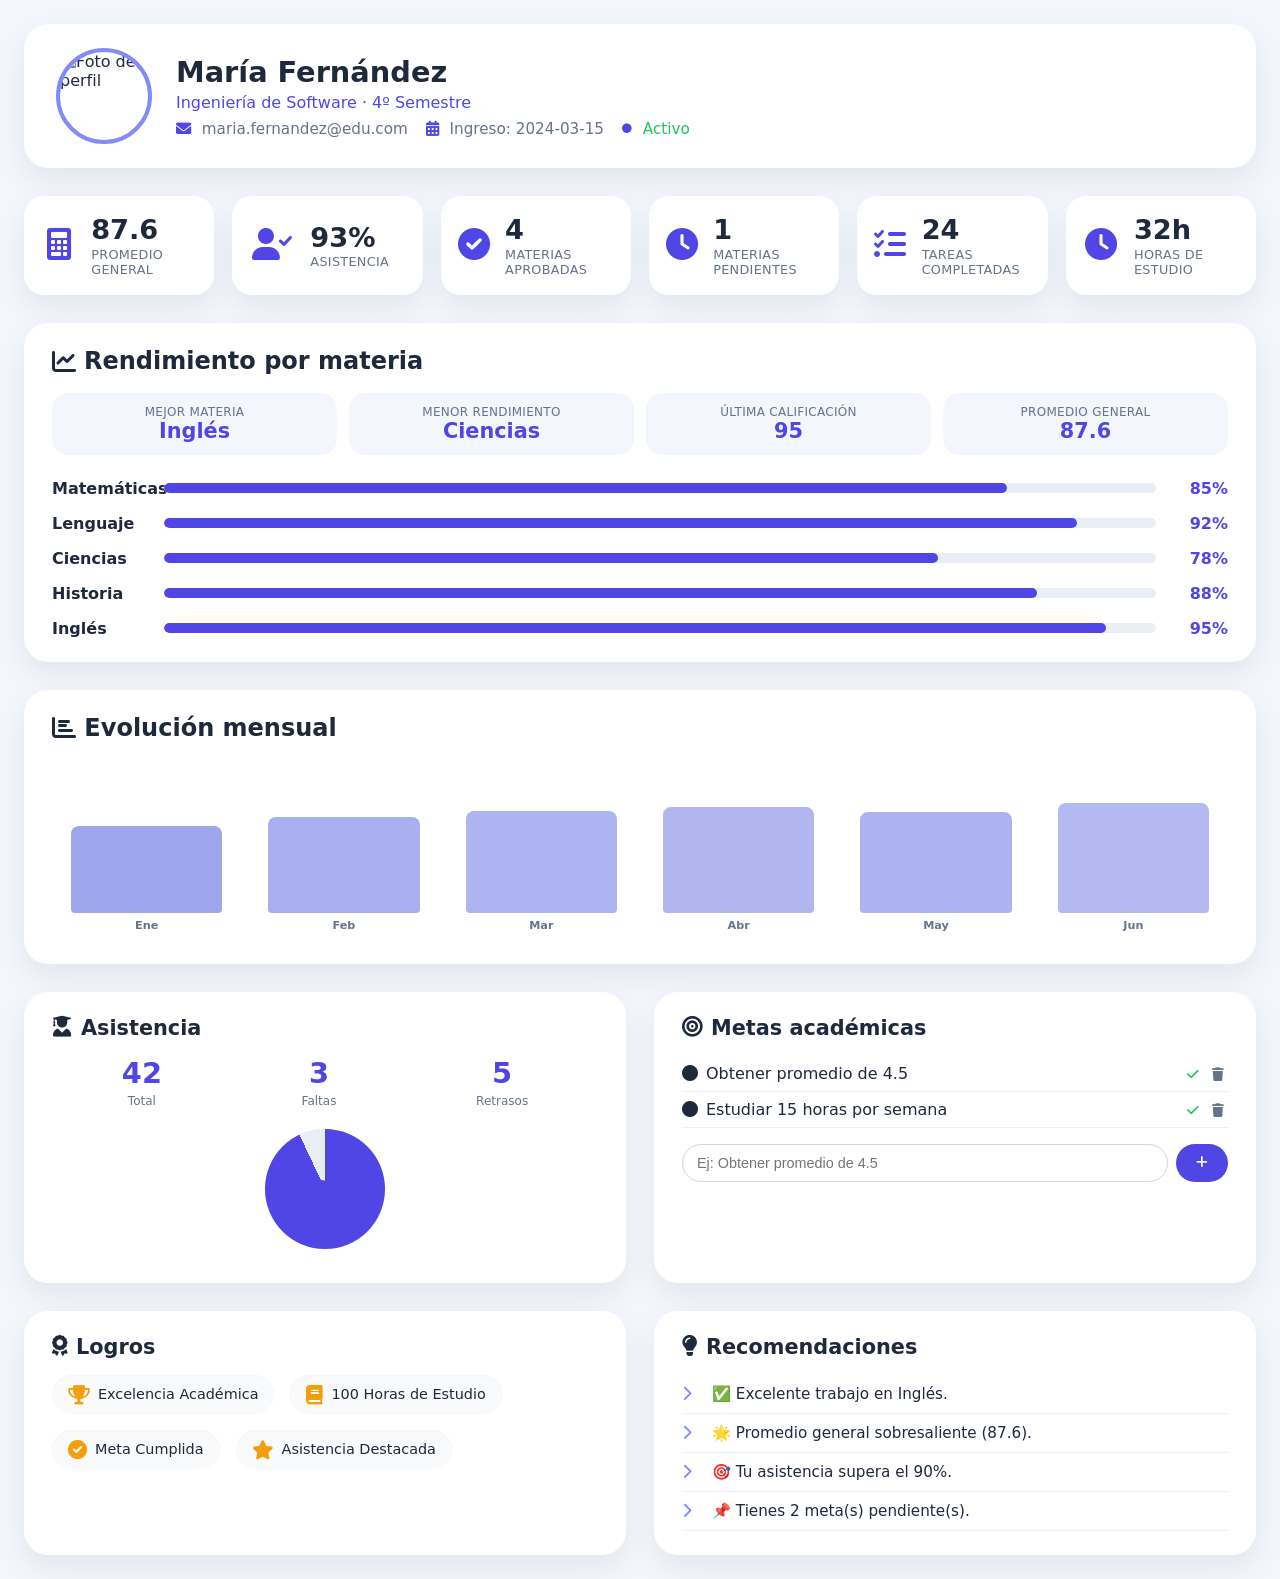
==== Pagina de estudios/index.html @ e4e18a68 "Diseño de apartados 01 Aqui se desarrolló el diseño de apartados y de clases, cursos, header princip" ====
<!DOCTYPE html>
<html lang="es">
<head>
  <meta charset="UTF-8">
  <meta name="viewport" content="width=device-width, initial-scale=1.0">
  <title>Perfil del Estudiante · Dashboard</title>
  <!-- Font Awesome (iconos) -->
  <link rel="stylesheet" href="https://cdnjs.cloudflare.com/ajax/libs/font-awesome/6.0.0-beta3/css/all.min.css">
  <link rel="stylesheet" href="css/style.css">
</head>
<body>
  <div class="dashboard">
    <!-- ===== CABECERA ===== -->
    <header class="student-header">
      <div class="avatar-section">
        <img src="https://i.pravatar.cc/120?img=11" alt="Foto de perfil" class="avatar">
        <div class="student-info">
          <h1>María Fernández</h1>
          <p class="career">Ingeniería de Software · 4º Semestre</p>
          <div class="contact">
            <span><i class="fas fa-envelope"></i> maria.fernandez@edu.com</span>
            <span><i class="fas fa-calendar-alt"></i> Ingreso: 2024-03-15</span>
            <span class="status active"><i class="fas fa-circle"></i> Activo</span>
          </div>
        </div>
      </div>
    </header>

    <!-- ===== RESUMEN GENERAL (tarjetas) ===== -->
    <section class="summary-grid" id="summaryGrid">
      <!-- generado por JS con datos simulados -->
    </section>

    <!-- ===== RENDIMIENTO ACADÉMICO + BARRAS ===== -->
    <section class="performance-section">
      <h2><i class="fas fa-chart-line"></i> Rendimiento por materia</h2>
      <div class="performance-stats">
        <div class="stat-card"><span class="label">Mejor materia</span><span id="bestSubject">—</span></div>
        <div class="stat-card"><span class="label">Menor rendimiento</span><span id="worstSubject">—</span></div>
        <div class="stat-card"><span class="label">Última calificación</span><span id="lastGrade">—</span></div>
        <div class="stat-card"><span class="label">Promedio general</span><span id="globalAvg">—</span></div>
      </div>
      <div class="progress-bars" id="progressBars">
        <!-- generado por JS -->
      </div>
    </section>

    <!-- ===== EVOLUCIÓN (gráfico simple) ===== -->
    <section class="evolution-section">
      <h2><i class="fas fa-chart-bar"></i> Evolución mensual</h2>
      <div class="chart" id="chartContainer">
        <!-- generado por JS -->
      </div>
    </section>

    <!-- ===== ASISTENCIA + METAS + LOGROS + RECOMENDACIONES ===== -->
    <div class="grid-2col">
      <!-- ASISTENCIA -->
      <section class="attendance-card">
        <h2><i class="fas fa-user-graduate"></i> Asistencia</h2>
        <div class="attendance-stats">
          <div><span class="num" id="attTotal">0</span> <span class="desc">Total</span></div>
          <div><span class="num" id="attFaltas">0</span> <span class="desc">Faltas</span></div>
          <div><span class="num" id="attRetrasos">0</span> <span class="desc">Retrasos</span></div>
        </div>
        <div class="progress-ring" id="attRing">
          <div class="ring-bg"></div>
          <div class="ring-fill" id="ringFill" style="--p:0%;"></div>
          <span class="ring-label" id="attPercent">0%</span>
        </div>
      </section>

      <!-- METAS ACADÉMICAS -->
      <section class="goals-card">
        <h2><i class="fas fa-bullseye"></i> Metas académicas</h2>
        <div class="goals-list" id="goalsList"></div>
        <div class="add-goal">
          <input type="text" id="goalInput" placeholder="Ej: Obtener promedio de 4.5">
          <button id="addGoalBtn"><i class="fas fa-plus"></i></button>
        </div>
      </section>
    </div>

    <!-- LOGROS + RECOMENDACIONES -->
    <div class="grid-2col">
      <section class="badges-card">
        <h2><i class="fas fa-award"></i> Logros</h2>
        <div class="badges" id="badgesContainer">
          <!-- generado por JS -->
        </div>
      </section>

      <section class="recommendations-card">
        <h2><i class="fas fa-lightbulb"></i> Recomendaciones</h2>
        <ul id="recommendationsList" class="rec-list"></ul>
      </section>
    </div>
  </div>

  <script src="js/script.js"></script>
</body>
</html>
---- Pagina de estudios/css/style.css ----
/* ===== styles.css ===== */
:root {
  --primary: #4f46e5;
  --primary-light: #818cf8;
  --bg: #f3f6fc;
  --card-bg: #ffffff;
  --text: #1e293b;
  --text-light: #64748b;
  --shadow: 0 12px 30px rgba(0, 0, 0, 0.07);
  --radius: 24px;
  --transition: all 0.3s ease;
  --font: 'Segoe UI', system-ui, -apple-system, sans-serif;
}

* {
  margin: 0;
  padding: 0;
  box-sizing: border-box;
}

body {
  font-family: var(--font);
  background: var(--bg);
  color: var(--text);
  padding: 24px;
  min-height: 100vh;
}

.dashboard {
  max-width: 1400px;
  margin: 0 auto;
  display: flex;
  flex-direction: column;
  gap: 28px;
}

/* --- CABECERA --- */
.student-header {
  background: var(--card-bg);
  border-radius: var(--radius);
  box-shadow: var(--shadow);
  padding: 24px 32px;
}

.avatar-section {
  display: flex;
  align-items: center;
  gap: 24px;
  flex-wrap: wrap;
}

.avatar {
  width: 96px;
  height: 96px;
  border-radius: 50%;
  object-fit: cover;
  border: 4px solid var(--primary-light);
}

.student-info h1 {
  font-size: 1.8rem;
  font-weight: 700;
}

.career {
  color: var(--primary);
  font-weight: 500;
  margin: 4px 0 8px;
}

.contact {
  display: flex;
  flex-wrap: wrap;
  gap: 18px;
  font-size: 0.95rem;
  color: var(--text-light);
}

.contact span i {
  margin-right: 6px;
  color: var(--primary);
}
.status.active { color: #22c55e; }
.status.active i { font-size: 0.6rem; vertical-align: middle; }

/* --- TARJETAS RESUMEN (grid) --- */
.summary-grid {
  display: grid;
  grid-template-columns: repeat(auto-fit, minmax(150px, 1fr));
  gap: 18px;
}

.summary-card {
  background: var(--card-bg);
  border-radius: 20px;
  padding: 18px 16px;
  box-shadow: var(--shadow);
  display: flex;
  align-items: center;
  gap: 14px;
  transition: var(--transition);
  cursor: default;
}

.summary-card:hover {
  transform: translateY(-6px);
  box-shadow: 0 18px 30px rgba(79, 70, 229, 0.12);
}

.summary-card .icon {
  font-size: 2rem;
  color: var(--primary);
  width: 48px;
  text-align: center;
}

.summary-card .info .value {
  font-size: 1.7rem;
  font-weight: 700;
  line-height: 1.2;
}
.summary-card .info .desc {
  font-size: 0.8rem;
  color: var(--text-light);
  text-transform: uppercase;
  letter-spacing: 0.3px;
}

/* --- RENDIMIENTO --- */
.performance-section {
  background: var(--card-bg);
  border-radius: var(--radius);
  padding: 24px 28px;
  box-shadow: var(--shadow);
}

.performance-section h2 {
  font-size: 1.5rem;
  margin-bottom: 18px;
  display: flex;
  align-items: center;
  gap: 8px;
}

.performance-stats {
  display: grid;
  grid-template-columns: repeat(auto-fit, minmax(150px, 1fr));
  gap: 12px;
  margin-bottom: 24px;
}

.stat-card {
  background: var(--bg);
  border-radius: 16px;
  padding: 12px 14px;
  text-align: center;
}

.stat-card .label {
  display: block;
  font-size: 0.75rem;
  color: var(--text-light);
  text-transform: uppercase;
  letter-spacing: 0.3px;
}
.stat-card span:last-child {
  font-weight: 700;
  font-size: 1.3rem;
  color: var(--primary);
}

.progress-bars {
  display: flex;
  flex-direction: column;
  gap: 16px;
}

.progress-item {
  display: grid;
  grid-template-columns: 100px 1fr 60px;
  align-items: center;
  gap: 12px;
}
.progress-item .subject {
  font-weight: 600;
}
.progress-track {
  height: 10px;
  background: #e9edf4;
  border-radius: 12px;
  overflow: hidden;
}
.progress-fill {
  height: 100%;
  width: 0%;
  background: var(--primary);
  border-radius: 12px;
  transition: width 1.2s cubic-bezier(0.25, 0.46, 0.45, 0.94);
}
.progress-item .percent {
  font-weight: 600;
  color: var(--primary);
  text-align: right;
}

/* --- EVOLUCIÓN (gráfico) --- */
.evolution-section {
  background: var(--card-bg);
  border-radius: var(--radius);
  padding: 24px 28px;
  box-shadow: var(--shadow);
}
.evolution-section h2 {
  font-size: 1.5rem;
  margin-bottom: 18px;
}
.chart {
  display: flex;
  align-items: flex-end;
  justify-content: space-around;
  height: 180px;
  gap: 8px;
  padding: 8px 0;
}
.bar-wrapper {
  display: flex;
  flex-direction: column;
  align-items: center;
  flex: 1;
}
.bar {
  width: 80%;
  background: var(--primary-light);
  border-radius: 8px 8px 4px 4px;
  min-height: 8px;
  transition: height 1s ease;
  height: 10px;
}
.bar-label {
  margin-top: 6px;
  font-size: 0.7rem;
  font-weight: 600;
  color: var(--text-light);
}

/* --- ASISTENCIA (anillo) --- */
.grid-2col {
  display: grid;
  grid-template-columns: 1fr 1fr;
  gap: 28px;
}

.attendance-card, .goals-card, .badges-card, .recommendations-card {
  background: var(--card-bg);
  border-radius: var(--radius);
  padding: 24px 28px;
  box-shadow: var(--shadow);
}
.attendance-card h2, .goals-card h2, .badges-card h2, .recommendations-card h2 {
  font-size: 1.3rem;
  margin-bottom: 16px;
  display: flex;
  align-items: center;
  gap: 8px;
}

.attendance-stats {
  display: flex;
  justify-content: space-around;
  margin: 12px 0 20px;
  text-align: center;
}
.attendance-stats .num {
  font-weight: 700;
  font-size: 1.8rem;
  display: block;
  color: var(--primary);
}
.attendance-stats .desc {
  font-size: 0.75rem;
  color: var(--text-light);
}

.progress-ring {
  position: relative;
  width: 120px;
  height: 120px;
  margin: 0 auto 10px;
}
.ring-bg {
  width: 100%;
  height: 100%;
  border-radius: 50%;
  background: conic-gradient(#e9edf4 0% 100%);
}
.ring-fill {
  width: 100%;
  height: 100%;
  border-radius: 50%;
  background: conic-gradient(var(--primary) 0% var(--p), #e9edf4 var(--p) 100%);
  position: absolute;
  top: 0;
  transition: background 1s ease;
}
.ring-label {
  position: absolute;
  top: 50%;
  left: 50%;
  transform: translate(-50%, -50%);
  font-weight: 700;
  font-size: 1.6rem;
  color: var(--primary);
}

/* --- METAS --- */
.goals-list {
  list-style: none;
  margin: 12px 0 16px;
  max-height: 200px;
  overflow-y: auto;
}
.goal-item {
  display: flex;
  align-items: center;
  justify-content: space-between;
  padding: 8px 0;
  border-bottom: 1px solid #eef2f6;
}
.goal-item .goal-text {
  display: flex;
  align-items: center;
  gap: 8px;
}
.goal-item .goal-text.completed {
  text-decoration: line-through;
  color: var(--text-light);
}
.goal-item button {
  background: none;
  border: none;
  color: var(--text-light);
  cursor: pointer;
  padding: 0 4px;
  transition: var(--transition);
}
.goal-item button:hover { color: #ef4444; }
.goal-item .complete-btn { color: #22c55e; }
.goal-item .complete-btn:hover { color: #15803d; }

.add-goal {
  display: flex;
  gap: 8px;
}
.add-goal input {
  flex: 1;
  padding: 10px 14px;
  border: 1px solid #d1d9e6;
  border-radius: 40px;
  outline: none;
  font-size: 0.9rem;
}
.add-goal input:focus {
  border-color: var(--primary);
}
.add-goal button {
  background: var(--primary);
  color: white;
  border: none;
  border-radius: 40px;
  padding: 0 20px;
  cursor: pointer;
  transition: var(--transition);
}
.add-goal button:hover {
  background: var(--primary-light);
}

/* --- LOGROS --- */
.badges {
  display: flex;
  flex-wrap: wrap;
  gap: 16px;
  margin-top: 8px;
}
.badge {
  background: #f8fafc;
  padding: 10px 16px;
  border-radius: 40px;
  display: flex;
  align-items: center;
  gap: 8px;
  font-weight: 500;
  font-size: 0.9rem;
  box-shadow: inset 0 1px 3px rgba(0,0,0,0.03);
}
.badge i {
  color: #f59e0b;
  font-size: 1.2rem;
}

/* --- RECOMENDACIONES --- */
.rec-list {
  list-style: none;
  padding: 0;
}
.rec-list li {
  padding: 10px 0;
  border-bottom: 1px solid #eef2f6;
  display: flex;
  align-items: center;
  gap: 10px;
  font-size: 0.95rem;
}
.rec-list li i {
  color: var(--primary-light);
  width: 20px;
}

/* --- RESPONSIVE --- */
@media (max-width: 900px) {
  .grid-2col { grid-template-columns: 1fr; gap: 20px; }
  .avatar-section { flex-direction: column; align-items: flex-start; }
}
@media (max-width: 600px) {
  .summary-grid { grid-template-columns: repeat(2, 1fr); }
  .performance-stats { grid-template-columns: 1fr 1fr; }
  .progress-item { grid-template-columns: 80px 1fr 50px; }
  .chart { height: 130px; }
  .student-header { padding: 18px; }
}
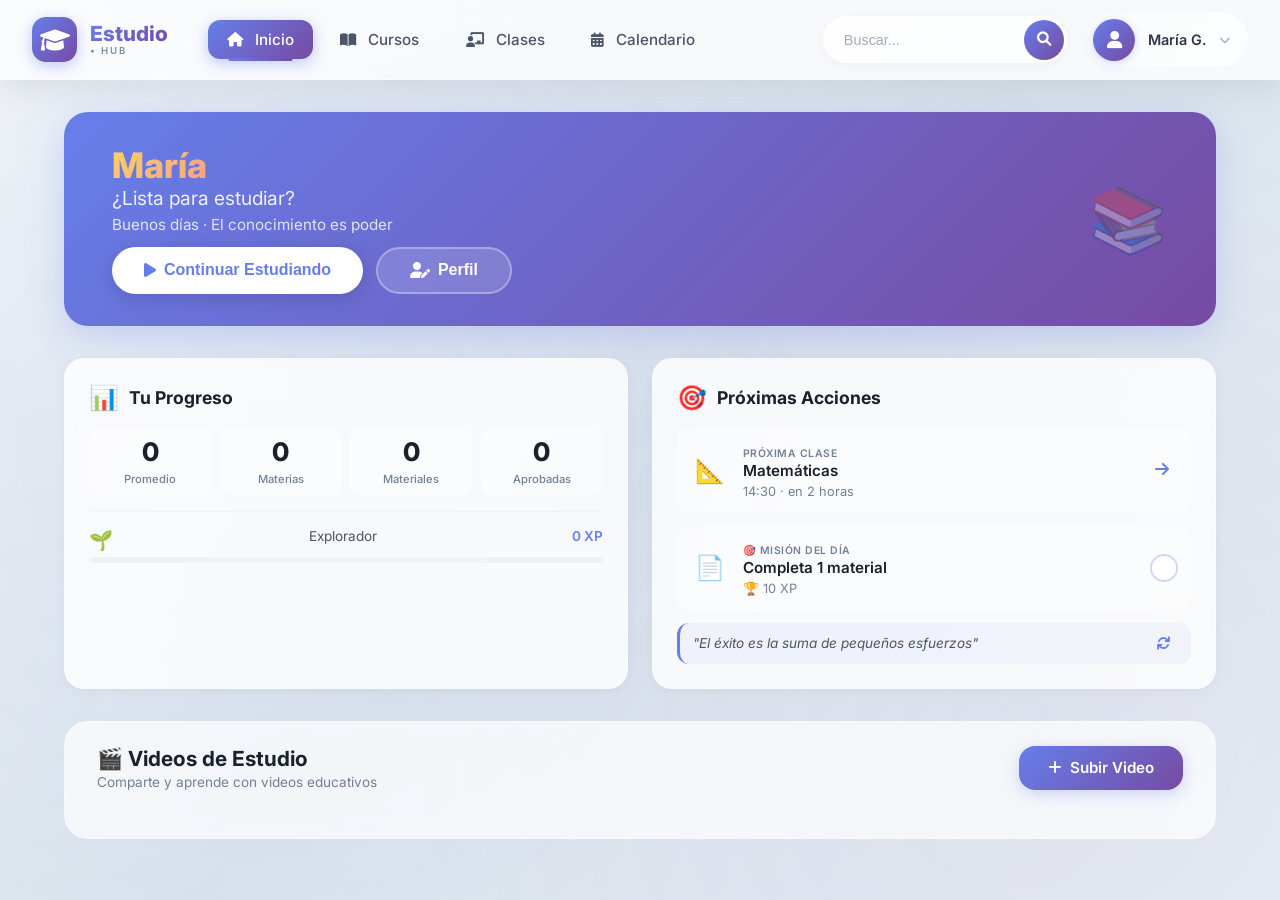
==== commit a02711f2: "pagina inicial Aqui se desarrollo el diseño principal de los apartados de cursos, clase, header, ind" ====
--- a/Pagina de estudios/index.html
+++ b/Pagina de estudios/index.html
@@ -1,102 +1,661 @@
 <!DOCTYPE html>
 <html lang="es">
 <head>
-  <meta charset="UTF-8">
-  <meta name="viewport" content="width=device-width, initial-scale=1.0">
-  <title>Perfil del Estudiante · Dashboard</title>
-  <!-- Font Awesome (iconos) -->
-  <link rel="stylesheet" href="https://cdnjs.cloudflare.com/ajax/libs/font-awesome/6.0.0-beta3/css/all.min.css">
-  <link rel="stylesheet" href="css/style.css">
+    <meta charset="UTF-8">
+    <meta name="viewport" content="width=device-width, initial-scale=1.0">
+    <title>EstudioHub - Panel de Estudio</title>
+    
+    <link rel="stylesheet" href="https://cdnjs.cloudflare.com/ajax/libs/font-awesome/6.0.0-beta3/css/all.min.css">
+    <link rel="stylesheet" href="css/header.css">
+    <link rel="stylesheet" href="css/style.css">
+    <link rel="stylesheet" href="css/cursos.css">
 </head>
 <body>
-  <div class="dashboard">
-    <!-- ===== CABECERA ===== -->
-    <header class="student-header">
-      <div class="avatar-section">
-        <img src="https://i.pravatar.cc/120?img=11" alt="Foto de perfil" class="avatar">
-        <div class="student-info">
-          <h1>María Fernández</h1>
-          <p class="career">Ingeniería de Software · 4º Semestre</p>
-          <div class="contact">
-            <span><i class="fas fa-envelope"></i> maria.fernandez@edu.com</span>
-            <span><i class="fas fa-calendar-alt"></i> Ingreso: 2024-03-15</span>
-            <span class="status active"><i class="fas fa-circle"></i> Activo</span>
-          </div>
-        </div>
-      </div>
-    </header>
-
-    <!-- ===== RESUMEN GENERAL (tarjetas) ===== -->
-    <section class="summary-grid" id="summaryGrid">
-      <!-- generado por JS con datos simulados -->
-    </section>
-
-    <!-- ===== RENDIMIENTO ACADÉMICO + BARRAS ===== -->
-    <section class="performance-section">
-      <h2><i class="fas fa-chart-line"></i> Rendimiento por materia</h2>
-      <div class="performance-stats">
-        <div class="stat-card"><span class="label">Mejor materia</span><span id="bestSubject">—</span></div>
-        <div class="stat-card"><span class="label">Menor rendimiento</span><span id="worstSubject">—</span></div>
-        <div class="stat-card"><span class="label">Última calificación</span><span id="lastGrade">—</span></div>
-        <div class="stat-card"><span class="label">Promedio general</span><span id="globalAvg">—</span></div>
-      </div>
-      <div class="progress-bars" id="progressBars">
-        <!-- generado por JS -->
-      </div>
-    </section>
-
-    <!-- ===== EVOLUCIÓN (gráfico simple) ===== -->
-    <section class="evolution-section">
-      <h2><i class="fas fa-chart-bar"></i> Evolución mensual</h2>
-      <div class="chart" id="chartContainer">
-        <!-- generado por JS -->
-      </div>
-    </section>
-
-    <!-- ===== ASISTENCIA + METAS + LOGROS + RECOMENDACIONES ===== -->
-    <div class="grid-2col">
-      <!-- ASISTENCIA -->
-      <section class="attendance-card">
-        <h2><i class="fas fa-user-graduate"></i> Asistencia</h2>
-        <div class="attendance-stats">
-          <div><span class="num" id="attTotal">0</span> <span class="desc">Total</span></div>
-          <div><span class="num" id="attFaltas">0</span> <span class="desc">Faltas</span></div>
-          <div><span class="num" id="attRetrasos">0</span> <span class="desc">Retrasos</span></div>
-        </div>
-        <div class="progress-ring" id="attRing">
-          <div class="ring-bg"></div>
-          <div class="ring-fill" id="ringFill" style="--p:0%;"></div>
-          <span class="ring-label" id="attPercent">0%</span>
-        </div>
-      </section>
-
-      <!-- METAS ACADÉMICAS -->
-      <section class="goals-card">
-        <h2><i class="fas fa-bullseye"></i> Metas académicas</h2>
-        <div class="goals-list" id="goalsList"></div>
-        <div class="add-goal">
-          <input type="text" id="goalInput" placeholder="Ej: Obtener promedio de 4.5">
-          <button id="addGoalBtn"><i class="fas fa-plus"></i></button>
-        </div>
-      </section>
-    </div>
-
-    <!-- LOGROS + RECOMENDACIONES -->
-    <div class="grid-2col">
-      <section class="badges-card">
-        <h2><i class="fas fa-award"></i> Logros</h2>
-        <div class="badges" id="badgesContainer">
-          <!-- generado por JS -->
-        </div>
-      </section>
-
-      <section class="recommendations-card">
-        <h2><i class="fas fa-lightbulb"></i> Recomendaciones</h2>
-        <ul id="recommendationsList" class="rec-list"></ul>
-      </section>
-    </div>
-  </div>
-
-  <script src="js/script.js"></script>
+    <div id="header-container"></div>
+
+    <main class="page-content">
+        <!-- ===== PÁGINA DE INICIO ===== -->
+        <section id="page-inicio" class="page-section active">
+            <!-- HERO SIMPLIFICADO -->
+            <div class="hero-simple">
+                <div class="hero-simple-content">
+                    <h1 class="hero-simple-title">
+                        <span class="highlight" id="nombreUsuario">María</span>
+                        <span class="hero-simple-sub">¿Lista para estudiar?</span>
+                    </h1>
+                    <p class="hero-simple-desc">
+                        <span id="greetingTime">Buenos días</span> · 
+                        <span id="fraseCorta">El conocimiento es poder</span>
+                    </p>
+                    <div class="hero-simple-actions">
+                        <button class="btn-hero-primary" onclick="irACursos()">
+                            <i class="fas fa-play"></i> Continuar Estudiando
+                        </button>
+                        <button class="btn-hero-secondary" onclick="editarPerfil()">
+                            <i class="fas fa-user-edit"></i> Perfil
+                        </button>
+                    </div>
+                </div>
+                <div class="hero-simple-emoji">📚</div>
+            </div>
+
+            <!-- DOS RECUADROS PRINCIPALES -->
+            <div class="inicio-grid">
+                <div class="inicio-card estadisticas-card">
+                    <div class="card-header">
+                        <span class="card-icon">📊</span>
+                        <h3>Tu Progreso</h3>
+                    </div>
+                    <div class="estadisticas-grid">
+                        <div class="estadistica-item">
+                            <span class="estadistica-numero" id="stat-promedio">0</span>
+                            <span class="estadistica-label">Promedio</span>
+                        </div>
+                        <div class="estadistica-item">
+                            <span class="estadistica-numero" id="stat-materias">0</span>
+                            <span class="estadistica-label">Materias</span>
+                        </div>
+                        <div class="estadistica-item">
+                            <span class="estadistica-numero" id="stat-materiales">0</span>
+                            <span class="estadistica-label">Materiales</span>
+                        </div>
+                        <div class="estadistica-item">
+                            <span class="estadistica-numero" id="stat-cursos">0</span>
+                            <span class="estadistica-label">Aprobadas</span>
+                        </div>
+                    </div>
+                    <div class="nivel-progreso-mini">
+                        <div class="nivel-info-mini">
+                            <span id="levelTitleMini">🌱</span>
+                            <span id="levelNameMini">Explorador</span>
+                            <span id="levelXpMini">0 XP</span>
+                        </div>
+                        <div class="nivel-bar-mini">
+                            <div class="nivel-bar-fill" id="levelProgressMini" style="width: 0%"></div>
+                        </div>
+                    </div>
+                </div>
+
+                <div class="inicio-card acciones-card">
+                    <div class="card-header">
+                        <span class="card-icon">🎯</span>
+                        <h3>Próximas Acciones</h3>
+                    </div>
+                    <div class="acciones-content">
+                        <div class="accion-item" id="nextClassSimple">
+                            <div class="accion-icon">📐</div>
+                            <div class="accion-info">
+                                <span class="accion-label">Próxima Clase</span>
+                                <span class="accion-titulo" id="nextClassName">Matemáticas</span>
+                                <span class="accion-hora" id="nextClassTime">14:30 · en 2 horas</span>
+                            </div>
+                            <button class="accion-btn" onclick="irACursos()">
+                                <i class="fas fa-arrow-right"></i>
+                            </button>
+                        </div>
+                        <div class="accion-item" id="dailyMissionSimple">
+                            <div class="accion-icon">📄</div>
+                            <div class="accion-info">
+                                <span class="accion-label">🎯 Misión del Día</span>
+                                <span class="accion-titulo" id="missionText">Completa 1 material</span>
+                                <span class="accion-hora" id="missionReward">🏆 10 XP</span>
+                            </div>
+                            <div class="mission-checkbox-simple" onclick="toggleMission(this)">
+                                <i class="fas fa-check"></i>
+                            </div>
+                        </div>
+                        <div class="frase-motivacional-mini">
+                            <span id="fraseMotivacionalMini">"El éxito es la suma de pequeños esfuerzos"</span>
+                            <button class="btn-refresh-frase" onclick="cambiarFraseMini()">
+                                <i class="fas fa-sync"></i>
+                            </button>
+                        </div>
+                    </div>
+                </div>
+            </div>
+
+            <!-- SECCIÓN DE VIDEOS -->
+            <div class="videos-section">
+                <div class="videos-header">
+                    <div>
+                        <h3>🎬 Videos de Estudio</h3>
+                        <p class="videos-subtitle">Comparte y aprende con videos educativos</p>
+                    </div>
+                    <button class="btn btn-primary" onclick="abrirSubirVideo()">
+                        <i class="fas fa-plus"></i> Subir Video
+                    </button>
+                </div>
+                <div class="videos-grid" id="videos-grid"></div>
+                <div class="videos-empty" id="videos-empty" style="display: none;">
+                    <i class="fas fa-video"></i>
+                    <p>No hay videos aún</p>
+                    <p style="font-size: 0.85rem; color: #718096;">Sube tu primer video de estudio</p>
+                </div>
+            </div>
+        </section>
+
+        <!-- ===== CONTENEDOR PARA CURSOS ===== -->
+        <div id="cursos-container"></div>
+
+        <!-- ===== CONTENEDOR PARA CLASES ===== -->
+        <div id="clases-container"></div>
+
+        <!-- Página de Calendario (placeholder) -->
+        <section id="page-calendario" class="page-section">
+            <h1>📅 Calendario Académico</h1>
+            <p class="text-muted">Eventos y fechas importantes.</p>
+            <div class="card-grid" style="margin-top: 2rem;">
+                <div class="card">
+                    <i class="fas fa-calendar-check"></i>
+                    <h3>Examen Parcial</h3>
+                    <p>Matemáticas - 15 de junio</p>
+                    <p style="color: #d48c2c; font-size: 0.8rem; margin-top: 0.5rem;">⏰ En 5 días</p>
+                </div>
+                <div class="card">
+                    <i class="fas fa-calendar-check"></i>
+                    <h3>Entrega de Proyecto</h3>
+                    <p>Programación - 20 de junio</p>
+                    <p style="color: #b33636; font-size: 0.8rem; margin-top: 0.5rem;">⚠️ Fecha límite</p>
+                </div>
+            </div>
+        </section>
+    </main>
+
+    <!-- ===== MODALES GLOBALES ===== -->
+
+    <!-- Modal Editar Perfil -->
+    <div id="modal-perfil" class="modal">
+        <div class="modal-content">
+            <div class="modal-header">
+                <h2>✏️ Editar Perfil</h2>
+                <button class="modal-close" onclick="document.getElementById('modal-perfil').classList.remove('active')">
+                    <i class="fas fa-times"></i>
+                </button>
+            </div>
+            <div class="profile-edit-field">
+                <span class="field-label">Nombre</span>
+                <input type="text" id="edit-nombre">
+            </div>
+            <div class="profile-edit-field">
+                <span class="field-label">Email</span>
+                <input type="email" id="edit-email">
+            </div>
+            <div class="profile-edit-field">
+                <span class="field-label">Carrera</span>
+                <input type="text" id="edit-carrera">
+            </div>
+            <div class="profile-edit-field">
+                <span class="field-label">Semestre</span>
+                <input type="text" id="edit-semestre">
+            </div>
+            <div class="profile-edit-field">
+                <span class="field-label">Universidad</span>
+                <input type="text" id="edit-universidad">
+            </div>
+            <button class="btn btn-success" onclick="guardarPerfil()" style="width: 100%; margin-top: 1rem;">
+                <i class="fas fa-save"></i> Guardar Cambios
+            </button>
+        </div>
+    </div>
+
+    <!-- Modal Agregar Materia -->
+    <div id="modal-agregar-materia" class="modal">
+        <div class="modal-content">
+            <div class="modal-header">
+                <h2>📚 Agregar Materia</h2>
+                <button class="modal-close" onclick="Cursos.cerrarModal('modal-agregar-materia')">
+                    <i class="fas fa-times"></i>
+                </button>
+            </div>
+            <div class="form-group">
+                <label>Nombre de la materia *</label>
+                <input type="text" id="nueva-materia-nombre" placeholder="Ej: Álgebra Lineal">
+            </div>
+            <div class="form-group">
+                <label>Profesor</label>
+                <input type="text" id="nueva-materia-profesor" placeholder="Nombre del profesor">
+            </div>
+            <div class="form-group">
+                <label>Escala de calificación</label>
+                <select id="nueva-materia-escala">
+                    <option value="0-10">0 a 10</option>
+                    <option value="0-20">0 a 20</option>
+                    <option value="0-100">0 a 100</option>
+                    <option value="0-5">0 a 5</option>
+                    <option value="1-10">1 a 10</option>
+                    <option value="1-7">1 a 7</option>
+                    <option value="0-7">0 a 7</option>
+                </select>
+            </div>
+            <div class="form-group">
+                <label>Nota mínima para aprobar</label>
+                <input type="number" id="nueva-materia-nota-minima" placeholder="6.0" step="0.1">
+                <small style="color: #718096; font-size: 0.75rem;">Debe estar dentro de la escala seleccionada</small>
+            </div>
+            <button class="btn btn-success" onclick="Cursos.agregarMateria()" style="width: 100%;">
+                <i class="fas fa-plus"></i> Agregar Materia
+            </button>
+        </div>
+    </div>
+
+    <!-- Modal Editar Materia -->
+    <div id="modal-editar-materia" class="modal">
+        <div class="modal-content">
+            <div class="modal-header">
+                <h2>✏️ Editar Materia</h2>
+                <button class="modal-close" onclick="Cursos.cerrarModal('modal-editar-materia')">
+                    <i class="fas fa-times"></i>
+                </button>
+            </div>
+            <div class="form-group">
+                <label>Nombre de la materia *</label>
+                <input type="text" id="editar-materia-nombre">
+            </div>
+            <div class="form-group">
+                <label>Profesor</label>
+                <input type="text" id="editar-materia-profesor">
+            </div>
+            <div class="form-group">
+                <label>Escala de calificación</label>
+                <select id="editar-materia-escala">
+                    <option value="0-10">0 a 10</option>
+                    <option value="0-20">0 a 20</option>
+                    <option value="0-100">0 a 100</option>
+                    <option value="0-5">0 a 5</option>
+                    <option value="1-10">1 a 10</option>
+                    <option value="1-7">1 a 7</option>
+                    <option value="0-7">0 a 7</option>
+                </select>
+            </div>
+            <div class="form-group">
+                <label>Nota mínima para aprobar</label>
+                <input type="number" id="editar-materia-nota-minima" step="0.1">
+            </div>
+            <button class="btn btn-primary" onclick="Cursos.guardarEditarMateria()" style="width: 100%;">
+                <i class="fas fa-save"></i> Guardar Cambios
+            </button>
+        </div>
+    </div>
+
+    <!-- Modal Agregar Nota -->
+    <div id="modal-agregar-nota" class="modal">
+        <div class="modal-content">
+            <div class="modal-header">
+                <h2>📊 Agregar Evaluación</h2>
+                <button class="modal-close" onclick="Cursos.cerrarModal('modal-agregar-nota')">
+                    <i class="fas fa-times"></i>
+                </button>
+            </div>
+            <div class="form-group">
+                <label>Nombre de la evaluación</label>
+                <input type="text" id="nueva-nota-nombre" placeholder="Ej: Examen Parcial 1">
+            </div>
+            <div class="form-group">
+                <label>Nota obtenida</label>
+                <input type="number" id="nueva-nota-valor" placeholder="7.5" step="0.1">
+                <small style="color: #718096; font-size: 0.75rem;">Usa la escala de la materia</small>
+            </div>
+            <div class="form-group">
+                <label>Porcentaje que vale (%)</label>
+                <input type="number" id="nueva-nota-porcentaje" placeholder="30" min="0" max="100" step="1">
+            </div>
+            <button class="btn btn-success" onclick="Cursos.agregarNota()" style="width: 100%;">
+                <i class="fas fa-plus"></i> Agregar Evaluación
+            </button>
+        </div>
+    </div>
+
+    <!-- Modal Editar Nota -->
+    <div id="modal-editar-nota" class="modal">
+        <div class="modal-content">
+            <div class="modal-header">
+                <h2>✏️ Editar Evaluación</h2>
+                <button class="modal-close" onclick="Cursos.cerrarModal('modal-editar-nota')">
+                    <i class="fas fa-times"></i>
+                </button>
+            </div>
+            <div class="form-group">
+                <label>Nombre de la evaluación</label>
+                <input type="text" id="editar-nota-nombre">
+            </div>
+            <div class="form-group">
+                <label>Nota obtenida</label>
+                <input type="number" id="editar-nota-valor" step="0.1">
+            </div>
+            <div class="form-group">
+                <label>Porcentaje que vale (%)</label>
+                <input type="number" id="editar-nota-porcentaje" min="0" max="100" step="1">
+            </div>
+            <button class="btn btn-primary" onclick="Cursos.guardarEditarNota()" style="width: 100%;">
+                <i class="fas fa-save"></i> Guardar Cambios
+            </button>
+        </div>
+    </div>
+
+    <!-- Modal Agregar Material -->
+    <div id="modal-agregar-material" class="modal">
+        <div class="modal-content" style="max-width: 600px;">
+            <div class="modal-header">
+                <h2>📄 Agregar Material de Estudio</h2>
+                <button class="modal-close" onclick="Cursos.cerrarModal('modal-agregar-material')">
+                    <i class="fas fa-times"></i>
+                </button>
+            </div>
+            
+            <div class="form-group">
+                <label>Tipo de material *</label>
+                <select id="nuevo-material-tipo" onchange="Cursos.cambiarTipoMaterial()">
+                    <option value="pdf">📄 Archivo PDF</option>
+                    <option value="video">🎬 Video (YouTube/Vimeo)</option>
+                    <option value="enlace">🔗 Enlace web</option>
+                    <option value="nota">📝 Nota / Texto</option>
+                    <option value="documento">📊 Documento (Word/Excel)</option>
+                    <option value="imagen">🖼️ Imagen</option>
+                </select>
+            </div>
+            
+            <div class="form-group">
+                <label>Título *</label>
+                <input type="text" id="nuevo-material-titulo" placeholder="Título del material">
+            </div>
+            
+            <div class="form-group">
+                <label>Descripción</label>
+                <textarea id="nuevo-material-descripcion" rows="2" placeholder="Descripción breve del material"></textarea>
+            </div>
+            
+            <div class="form-group" id="campo-archivo">
+                <label>Seleccionar archivo</label>
+                <div class="file-upload-area" onclick="document.getElementById('file-input').click()">
+                    <i class="fas fa-cloud-upload-alt"></i>
+                    <p>Haz clic para subir un archivo</p>
+                    <small>PDF, Word, Excel, Imagen (máx 2MB)</small>
+                </div>
+                <input type="file" id="file-input" style="display: none;" accept=".pdf,.doc,.docx,.xls,.xlsx,.png,.jpg,.jpeg,.gif,.webp" onchange="window.handleFileSelect(event)">
+                <div id="file-name-display" style="display: none; margin-top: 0.5rem; padding: 0.5rem; background: #e6f7e6; border-radius: 8px; color: #1a7a3a; font-size: 0.85rem;">
+                    <i class="fas fa-check-circle"></i> <span id="file-name-text"></span>
+                </div>
+            </div>
+            
+            <div class="form-group" id="campo-video" style="display: none;">
+                <label>URL del video</label>
+                <input type="url" id="nuevo-material-video-url" placeholder="https://www.youtube.com/watch?v=...">
+                <small style="color: #718096; font-size: 0.75rem;">Soporta YouTube, Vimeo y otros</small>
+            </div>
+            
+            <div class="form-group" id="campo-enlace" style="display: none;">
+                <label>URL del enlace</label>
+                <input type="url" id="nuevo-material-enlace-url" placeholder="https://ejemplo.com/...">
+            </div>
+            
+            <div class="form-group" id="campo-nota" style="display: none;">
+                <label>Contenido de la nota</label>
+                <textarea id="nuevo-material-nota-contenido" rows="5" placeholder="Escribe tu nota aquí..."></textarea>
+            </div>
+            
+            <button class="btn btn-success" onclick="Cursos.agregarMaterial()" style="width: 100%; margin-top: 0.5rem;">
+                <i class="fas fa-plus"></i> Agregar Material
+            </button>
+        </div>
+    </div>
+
+    <!-- Modal Ver Material -->
+    <div id="modal-ver-material" class="modal modal-visor">
+        <div class="modal-content visor-content" style="max-width: 900px; max-height: 90vh;">
+            <div class="modal-header">
+                <h2 id="visor-titulo">Material</h2>
+                <button class="modal-close" onclick="Cursos.cerrarModal('modal-ver-material')">
+                    <i class="fas fa-times"></i>
+                </button>
+            </div>
+            <div id="visor-contenido" class="visor-contenido">
+                <div class="visor-loading">
+                    <i class="fas fa-spinner fa-spin"></i>
+                    <p>Cargando material...</p>
+                </div>
+            </div>
+        </div>
+    </div>
+
+    <!-- Modal Subir Video -->
+    <div id="modal-subir-video" class="modal">
+        <div class="modal-content" style="max-width: 550px;">
+            <div class="modal-header">
+                <h2>🎬 Subir Video</h2>
+                <button class="modal-close" onclick="cerrarModalSubirVideo()">
+                    <i class="fas fa-times"></i>
+                </button>
+            </div>
+            <div class="form-group">
+                <label>Título del video *</label>
+                <input type="text" id="video-titulo" placeholder="Ej: Clase de Matemáticas - Derivadas">
+            </div>
+            <div class="form-group">
+                <label>Descripción</label>
+                <textarea id="video-descripcion" rows="3" placeholder="Breve descripción del video"></textarea>
+            </div>
+            <div class="form-group">
+                <label>Categoría</label>
+                <select id="video-categoria">
+                    <option value="matemáticas">📐 Matemáticas</option>
+                    <option value="física">⚛️ Física</option>
+                    <option value="química">🧪 Química</option>
+                    <option value="programación">💻 Programación</option>
+                    <option value="historia">📜 Historia</option>
+                    <option value="idiomas">🌍 Idiomas</option>
+                    <option value="otro">📌 Otro</option>
+                </select>
+            </div>
+            <div class="form-group">
+                <label>Seleccionar archivo de video *</label>
+                <div class="file-upload-area" onclick="document.getElementById('video-file-input').click()">
+                    <i class="fas fa-cloud-upload-alt"></i>
+                    <p>Haz clic para seleccionar un video</p>
+                    <small>MP4, WebM, MOV, AVI (máx 2MB para guardar)</small>
+                </div>
+                <input type="file" id="video-file-input" style="display: none;" accept=".mp4,.webm,.mov,.avi,.mkv,.flv,.wmv" onchange="window.handleVideoSelect(event)">
+                <div id="video-file-name-display" style="display: none; margin-top: 0.5rem; padding: 0.5rem; background: #e6f7e6; border-radius: 8px; color: #1a7a3a; font-size: 0.85rem;">
+                    <i class="fas fa-check-circle"></i> <span id="video-file-name-text"></span>
+                </div>
+            </div>
+            <button class="btn btn-success" onclick="subirVideoArchivo()" style="width: 100%; margin-top: 0.5rem;">
+                <i class="fas fa-upload"></i> Subir Video
+            </button>
+        </div>
+    </div>
+
+    <!-- Modal Ver Video -->
+    <div id="modal-ver-video" class="modal modal-visor">
+        <div class="modal-content visor-content" style="max-width: 800px; max-height: 90vh;">
+            <div class="modal-header">
+                <h2 id="video-visor-titulo">Video</h2>
+                <button class="modal-close" onclick="cerrarModalVerVideo()">
+                    <i class="fas fa-times"></i>
+                </button>
+            </div>
+            <div id="video-visor-contenido" class="visor-contenido">
+                <div class="visor-loading">
+                    <i class="fas fa-spinner fa-spin"></i>
+                    <p>Cargando video...</p>
+                </div>
+            </div>
+            <div style="margin-top: 1rem; padding-top: 1rem; border-top: 1px solid #eef2f6;">
+                <p id="video-visor-descripcion" style="color: #4a5568;"></p>
+                <p id="video-visor-meta" style="font-size: 0.8rem; color: #718096; margin-top: 0.3rem;"></p>
+            </div>
+        </div>
+    </div>
+
+    <!-- MODALES DE CLASES -->
+    <div id="modal-agregar-clase" class="modal">
+        <div class="modal-content" style="max-width: 550px;">
+            <div class="modal-header">
+                <h2>📚 Agregar Clase</h2>
+                <button class="modal-close" onclick="cerrarModalAgregarClase()">
+                    <i class="fas fa-times"></i>
+                </button>
+            </div>
+            <div class="form-group">
+                <label>Nombre de la clase *</label>
+                <input type="text" id="clase-nombre" placeholder="Ej: Clase de Matemáticas">
+            </div>
+            <div class="form-group">
+                <label>Materia</label>
+                <select id="clase-materia">
+                    <option value="general">📚 General</option>
+                </select>
+            </div>
+            <div class="form-group">
+                <label>Fecha *</label>
+                <input type="date" id="clase-fecha">
+            </div>
+            <div class="form-group">
+                <label>Hora *</label>
+                <input type="time" id="clase-hora">
+            </div>
+            <div class="form-group">
+                <label>Plataforma</label>
+                <select id="clase-plataforma">
+                    <option value="zoom">Zoom</option>
+                    <option value="meet">Google Meet</option>
+                    <option value="teams">Microsoft Teams</option>
+                    <option value="otro">Otro</option>
+                </select>
+            </div>
+            <div class="form-group">
+                <label>Enlace de la clase</label>
+                <input type="url" id="clase-enlace" placeholder="https://zoom.us/j/...">
+                <small style="color: #718096; font-size: 0.75rem;">Pega el enlace de la videollamada</small>
+            </div>
+            <div class="form-group">
+                <label>Recordatorio (minutos antes)</label>
+                <select id="clase-recordatorio">
+                    <option value="5">5 minutos</option>
+                    <option value="10" selected>10 minutos</option>
+                    <option value="15">15 minutos</option>
+                    <option value="30">30 minutos</option>
+                    <option value="60">1 hora</option>
+                </select>
+            </div>
+            <button class="btn btn-success" onclick="agregarClase()" style="width: 100%; margin-top: 0.5rem;">
+                <i class="fas fa-plus"></i> Agregar Clase
+            </button>
+        </div>
+    </div>
+
+    <div id="modal-ver-clase" class="modal">
+        <div class="modal-content" style="max-width: 500px;">
+            <div class="modal-header">
+                <h2 id="ver-clase-titulo">Clase</h2>
+                <button class="modal-close" onclick="cerrarModalVerClase()">
+                    <i class="fas fa-times"></i>
+                </button>
+            </div>
+            <div id="ver-clase-contenido">
+                <div style="display: flex; gap: 1rem; flex-wrap: wrap; margin-bottom: 1rem;">
+                    <span id="ver-clase-materia" style="background: rgba(102, 126, 234, 0.1); padding: 0.2rem 0.8rem; border-radius: 50px; color: #667eea; font-weight: 600; font-size: 0.85rem;">📚 General</span>
+                    <span id="ver-clase-estado" class="badge-estado proxima">Próxima</span>
+                </div>
+                <div style="display: flex; flex-direction: column; gap: 0.5rem; margin-bottom: 1.5rem;">
+                    <p><strong>📅 Fecha:</strong> <span id="ver-clase-fecha">-</span></p>
+                    <p><strong>⏰ Hora:</strong> <span id="ver-clase-hora">-</span></p>
+                    <p><strong>💻 Plataforma:</strong> <span id="ver-clase-plataforma">-</span></p>
+                    <p><strong>🔗 Enlace:</strong> <a id="ver-clase-enlace" href="#" target="_blank" style="color: #667eea; word-break: break-all;">-</a></p>
+                </div>
+                <div style="display: flex; gap: 0.5rem; flex-wrap: wrap;">
+                    <button class="btn btn-primary" onclick="unirseAClase()" style="flex: 1;">
+                        <i class="fas fa-video"></i> Unirse a la clase
+                    </button>
+                    <button class="btn btn-danger" onclick="eliminarClase()">
+                        <i class="fas fa-trash"></i>
+                    </button>
+                </div>
+            </div>
+        </div>
+    </div>
+
+    <!-- SCRIPTS -->
+    <script src="js/data.js"></script>
+    <script>
+        // Función para ir a cursos
+        function irACursos() {
+            const link = document.querySelector('.nav-link[data-page="cursos"]');
+            if (link) link.click();
+        }
+
+        // Función para toggle misión
+        function toggleMission(el) {
+            el.classList.toggle('completed');
+            if (el.classList.contains('completed')) {
+                alert('🎉 ¡Misión completada! +10 XP bonus');
+            }
+        }
+
+        // Funciones para videos
+        function cerrarModalVerVideo() {
+            document.getElementById('modal-ver-video').classList.remove('active');
+        }
+
+        function cerrarModalSubirVideo() {
+            document.getElementById('modal-subir-video').classList.remove('active');
+        }
+
+        // Funciones para clases (se definen en clases.js)
+        function abrirAgregarClase() {}
+        function cerrarModalAgregarClase() {}
+        function cerrarModalVerClase() {}
+        function agregarClase() {}
+        function eliminarClase() {}
+        function unirseAClase() {}
+        function cambiarMes() {}
+
+        // Cargar header
+        fetch('components/header.html')
+            .then(response => response.text())
+            .then(data => {
+                document.getElementById('header-container').innerHTML = data;
+                const headerScript = document.createElement('script');
+                headerScript.src = 'js/header.js';
+                document.body.appendChild(headerScript);
+            })
+            .catch(error => console.error('Error cargando header:', error));
+
+        // Cargar cursos
+        fetch('sections/cursos.html')
+            .then(response => response.text())
+            .then(data => {
+                document.getElementById('cursos-container').innerHTML = data;
+                const cursosScript = document.createElement('script');
+                cursosScript.src = 'js/cursos.js';
+                cursosScript.onload = function() {
+                    if (window.Cursos) {
+                        window.Cursos.init();
+                    }
+                };
+                document.body.appendChild(cursosScript);
+            })
+            .catch(error => console.error('Error cargando cursos:', error));
+
+        // Cargar clases
+        fetch('sections/clases.html')
+            .then(response => response.text())
+            .then(data => {
+                document.getElementById('clases-container').innerHTML = data;
+                const clasesScript = document.createElement('script');
+                clasesScript.src = 'js/clases.js';
+                clasesScript.onload = function() {
+                    if (window.Clases) {
+                        window.Clases.init();
+                    }
+                };
+                document.body.appendChild(clasesScript);
+            })
+            .catch(error => console.error('Error cargando clases:', error));
+
+        // Cargar script principal
+        const pageScript = document.createElement('script');
+        pageScript.src = 'js/script.js';
+        document.body.appendChild(pageScript);
+    </script>
 </body>
 </html>
--- a/Pagina de estudios/css/header.css
+++ b/Pagina de estudios/css/header.css
@@ -0,0 +1,366 @@
+/* css/header.css - Diseño moderno con header fijo */
+* {
+    margin: 0;
+    padding: 0;
+    box-sizing: border-box;
+}
+
+body {
+    font-family: 'Inter', system-ui, -apple-system, sans-serif;
+    background: #f0f4f8;
+    min-height: 100vh;
+    background: linear-gradient(135deg, #f0f4f8 0%, #d9e2ec 100%);
+    padding-top: 80px;
+}
+
+/* HEADER FIJO CON EFECTO GLASSMORPHISM */
+.header {
+    position: fixed;
+    top: 0;
+    left: 0;
+    right: 0;
+    z-index: 1000;
+    background: rgba(255, 255, 255, 0.75);
+    backdrop-filter: blur(20px);
+    -webkit-backdrop-filter: blur(20px);
+    box-shadow: 0 8px 32px rgba(0, 0, 0, 0.08);
+    padding: 0 2rem;
+    height: 80px;
+    display: flex;
+    align-items: center;
+    justify-content: space-between;
+    border-bottom: 1px solid rgba(255, 255, 255, 0.3);
+    transition: all 0.3s ease;
+}
+
+.header.scrolled {
+    background: rgba(255, 255, 255, 0.92);
+    box-shadow: 0 4px 30px rgba(0, 0, 0, 0.12);
+    height: 70px;
+}
+
+.header-left {
+    display: flex;
+    align-items: center;
+    gap: 2.5rem;
+}
+
+/* LOGO CON ANIMACIÓN */
+.logo {
+    display: flex;
+    align-items: center;
+    gap: 0.8rem;
+    text-decoration: none;
+    cursor: pointer;
+    position: relative;
+}
+
+.logo-icon {
+    width: 45px;
+    height: 45px;
+    background: linear-gradient(135deg, #667eea 0%, #764ba2 100%);
+    border-radius: 14px;
+    display: flex;
+    align-items: center;
+    justify-content: center;
+    color: white;
+    font-size: 1.5rem;
+    box-shadow: 0 4px 15px rgba(102, 126, 234, 0.4);
+    transition: all 0.4s cubic-bezier(0.34, 1.56, 0.64, 1);
+    animation: float 3s ease-in-out infinite;
+}
+
+@keyframes float {
+    0%, 100% { transform: translateY(0px); }
+    50% { transform: translateY(-5px); }
+}
+
+.logo:hover .logo-icon {
+    transform: scale(1.1) rotate(-5deg);
+    box-shadow: 0 8px 25px rgba(102, 126, 234, 0.6);
+}
+
+.logo-text {
+    display: flex;
+    flex-direction: column;
+    line-height: 1.1;
+}
+
+.logo-text span:first-child {
+    font-size: 1.3rem;
+    font-weight: 800;
+    background: linear-gradient(135deg, #667eea 0%, #764ba2 100%);
+    -webkit-background-clip: text;
+    -webkit-text-fill-color: transparent;
+    background-clip: text;
+}
+
+.logo-text span:last-child {
+    font-size: 0.6rem;
+    font-weight: 600;
+    color: #7a8fa3;
+    text-transform: uppercase;
+    letter-spacing: 2px;
+    -webkit-text-fill-color: #7a8fa3;
+}
+
+/* MENÚ CON EFECTO MODERNO */
+.nav-menu {
+    display: flex;
+    align-items: center;
+    gap: 0.5rem;
+}
+
+.nav-menu a {
+    text-decoration: none;
+    color: #4a5568;
+    font-weight: 500;
+    font-size: 0.95rem;
+    padding: 0.6rem 1.2rem;
+    border-radius: 12px;
+    transition: all 0.3s cubic-bezier(0.34, 1.56, 0.64, 1);
+    position: relative;
+    cursor: pointer;
+}
+
+.nav-menu a i {
+    margin-right: 8px;
+    font-size: 0.9rem;
+    transition: all 0.3s ease;
+}
+
+.nav-menu a:hover {
+    background: rgba(102, 126, 234, 0.1);
+    color: #667eea;
+    transform: translateY(-2px);
+}
+
+.nav-menu a:hover i {
+    transform: scale(1.2);
+}
+
+.nav-menu a.active {
+    background: linear-gradient(135deg, #667eea 0%, #764ba2 100%);
+    color: white;
+    box-shadow: 0 4px 15px rgba(102, 126, 234, 0.4);
+}
+
+.nav-menu a.active i {
+    color: white;
+}
+
+.nav-menu a::after {
+    content: '';
+    position: absolute;
+    bottom: -2px;
+    left: 50%;
+    width: 0;
+    height: 3px;
+    background: linear-gradient(135deg, #667eea 0%, #764ba2 100%);
+    border-radius: 10px;
+    transition: all 0.3s ease;
+    transform: translateX(-50%);
+}
+
+.nav-menu a:hover::after,
+.nav-menu a.active::after {
+    width: 60%;
+}
+
+.header-right {
+    display: flex;
+    align-items: center;
+    gap: 1.2rem;
+}
+
+/* BÚSQUEDA MODERNA */
+.search-wrapper {
+    display: flex;
+    align-items: center;
+    background: rgba(255, 255, 255, 0.8);
+    border-radius: 50px;
+    padding: 0.1rem 0.1rem 0.1rem 1.2rem;
+    border: 2px solid transparent;
+    transition: all 0.3s ease;
+    box-shadow: 0 2px 10px rgba(0, 0, 0, 0.04);
+}
+
+.search-wrapper:focus-within {
+    background: white;
+    border-color: #667eea;
+    box-shadow: 0 4px 20px rgba(102, 126, 234, 0.15);
+    transform: scale(1.02);
+}
+
+.search-wrapper input {
+    border: none;
+    background: transparent;
+    padding: 0.6rem 0;
+    font-size: 0.9rem;
+    width: 180px;
+    outline: none;
+    color: #2d3748;
+    font-weight: 400;
+}
+
+.search-wrapper input::placeholder {
+    color: #a0aec0;
+    font-weight: 300;
+}
+
+.search-wrapper button {
+    background: linear-gradient(135deg, #667eea 0%, #764ba2 100%);
+    border: none;
+    border-radius: 50px;
+    color: white;
+    width: 40px;
+    height: 40px;
+    display: flex;
+    align-items: center;
+    justify-content: center;
+    cursor: pointer;
+    transition: all 0.3s ease;
+    font-size: 0.9rem;
+}
+
+.search-wrapper button:hover {
+    transform: scale(1.05);
+    box-shadow: 0 4px 15px rgba(102, 126, 234, 0.4);
+}
+
+/* PERFIL MODERNO */
+.profile {
+    display: flex;
+    align-items: center;
+    gap: 0.8rem;
+    padding: 0.3rem 1rem 0.3rem 0.3rem;
+    border-radius: 50px;
+    cursor: pointer;
+    transition: all 0.3s ease;
+    border: 2px solid transparent;
+    background: rgba(255, 255, 255, 0.6);
+}
+
+.profile:hover {
+    background: white;
+    border-color: #667eea;
+    box-shadow: 0 4px 20px rgba(102, 126, 234, 0.15);
+    transform: translateY(-2px);
+}
+
+.profile-avatar {
+    width: 42px;
+    height: 42px;
+    background: linear-gradient(135deg, #667eea 0%, #764ba2 100%);
+    border-radius: 50%;
+    display: flex;
+    align-items: center;
+    justify-content: center;
+    color: white;
+    font-size: 1.1rem;
+    box-shadow: 0 2px 10px rgba(102, 126, 234, 0.3);
+    transition: all 0.3s ease;
+}
+
+.profile:hover .profile-avatar {
+    transform: scale(1.05);
+    box-shadow: 0 4px 15px rgba(102, 126, 234, 0.5);
+}
+
+.profile-name {
+    font-size: 0.9rem;
+    font-weight: 600;
+    color: #2d3748;
+}
+
+.profile-dropdown {
+    color: #a0aec0;
+    font-size: 0.7rem;
+    transition: all 0.3s ease;
+}
+
+.profile:hover .profile-dropdown {
+    color: #667eea;
+}
+
+/* ===== RESPONSIVE ===== */
+@media (max-width: 820px) {
+    body {
+        padding-top: 70px;
+    }
+    
+    .header {
+        padding: 0 1.2rem;
+        height: 70px;
+    }
+    
+    .header.scrolled {
+        height: 65px;
+    }
+    
+    .search-wrapper input {
+        width: 120px;
+    }
+    
+    .profile-name {
+        display: none;
+    }
+    
+    .nav-menu a {
+        padding: 0.5rem 0.8rem;
+        font-size: 0.85rem;
+    }
+}
+
+@media (max-width: 600px) {
+    body {
+        padding-top: 65px;
+    }
+    
+    .header {
+        padding: 0 0.8rem;
+        height: 65px;
+    }
+    
+    .header.scrolled {
+        height: 60px;
+    }
+    
+    .nav-menu a {
+        font-size: 0.75rem;
+        padding: 0.3rem 0.5rem;
+    }
+    
+    .nav-menu a i {
+        margin-right: 0;
+    }
+    
+    .nav-menu a span {
+        display: none;
+    }
+    
+    .search-wrapper input {
+        width: 80px;
+        font-size: 0.8rem;
+    }
+    
+    .search-wrapper {
+        padding-left: 0.8rem;
+    }
+    
+    .search-wrapper button {
+        width: 35px;
+        height: 35px;
+        font-size: 0.8rem;
+    }
+    
+    .logo-icon {
+        width: 38px;
+        height: 38px;
+        font-size: 1.2rem;
+    }
+    
+    .logo-text span:first-child {
+        font-size: 1rem;
+    }
+}
--- a/Pagina de estudios/css/style.css
+++ b/Pagina de estudios/css/style.css
@@ -1,430 +1,4862 @@
-/* ===== styles.css ===== */
-:root {
-  --primary: #4f46e5;
-  --primary-light: #818cf8;
-  --bg: #f3f6fc;
-  --card-bg: #ffffff;
-  --text: #1e293b;
-  --text-light: #64748b;
-  --shadow: 0 12px 30px rgba(0, 0, 0, 0.07);
-  --radius: 24px;
-  --transition: all 0.3s ease;
-  --font: 'Segoe UI', system-ui, -apple-system, sans-serif;
-}
+/* css/style.css - Diseño moderno con enfoque psicológico */
+@import url('https://fonts.googleapis.com/css2?family=Inter:wght@300;400;500;600;700;800;900&display=swap');
 
 * {
-  margin: 0;
-  padding: 0;
-  box-sizing: border-box;
+    margin: 0;
+    padding: 0;
+    box-sizing: border-box;
 }
 
 body {
-  font-family: var(--font);
-  background: var(--bg);
-  color: var(--text);
-  padding: 24px;
-  min-height: 100vh;
-}
-
-.dashboard {
-  max-width: 1400px;
-  margin: 0 auto;
-  display: flex;
-  flex-direction: column;
-  gap: 28px;
-}
-
-/* --- CABECERA --- */
-.student-header {
-  background: var(--card-bg);
-  border-radius: var(--radius);
-  box-shadow: var(--shadow);
-  padding: 24px 32px;
-}
-
-.avatar-section {
-  display: flex;
-  align-items: center;
-  gap: 24px;
-  flex-wrap: wrap;
-}
-
-.avatar {
-  width: 96px;
-  height: 96px;
-  border-radius: 50%;
-  object-fit: cover;
-  border: 4px solid var(--primary-light);
-}
-
-.student-info h1 {
-  font-size: 1.8rem;
-  font-weight: 700;
-}
-
-.career {
-  color: var(--primary);
-  font-weight: 500;
-  margin: 4px 0 8px;
-}
-
-.contact {
-  display: flex;
-  flex-wrap: wrap;
-  gap: 18px;
-  font-size: 0.95rem;
-  color: var(--text-light);
-}
-
-.contact span i {
-  margin-right: 6px;
-  color: var(--primary);
-}
-.status.active { color: #22c55e; }
-.status.active i { font-size: 0.6rem; vertical-align: middle; }
-
-/* --- TARJETAS RESUMEN (grid) --- */
-.summary-grid {
-  display: grid;
-  grid-template-columns: repeat(auto-fit, minmax(150px, 1fr));
-  gap: 18px;
-}
-
-.summary-card {
-  background: var(--card-bg);
-  border-radius: 20px;
-  padding: 18px 16px;
-  box-shadow: var(--shadow);
-  display: flex;
-  align-items: center;
-  gap: 14px;
-  transition: var(--transition);
-  cursor: default;
-}
-
-.summary-card:hover {
-  transform: translateY(-6px);
-  box-shadow: 0 18px 30px rgba(79, 70, 229, 0.12);
-}
-
-.summary-card .icon {
-  font-size: 2rem;
-  color: var(--primary);
-  width: 48px;
-  text-align: center;
-}
-
-.summary-card .info .value {
-  font-size: 1.7rem;
-  font-weight: 700;
-  line-height: 1.2;
-}
-.summary-card .info .desc {
-  font-size: 0.8rem;
-  color: var(--text-light);
-  text-transform: uppercase;
-  letter-spacing: 0.3px;
-}
-
-/* --- RENDIMIENTO --- */
-.performance-section {
-  background: var(--card-bg);
-  border-radius: var(--radius);
-  padding: 24px 28px;
-  box-shadow: var(--shadow);
-}
-
-.performance-section h2 {
-  font-size: 1.5rem;
-  margin-bottom: 18px;
-  display: flex;
-  align-items: center;
-  gap: 8px;
-}
-
-.performance-stats {
-  display: grid;
-  grid-template-columns: repeat(auto-fit, minmax(150px, 1fr));
-  gap: 12px;
-  margin-bottom: 24px;
-}
-
-.stat-card {
-  background: var(--bg);
-  border-radius: 16px;
-  padding: 12px 14px;
-  text-align: center;
-}
-
-.stat-card .label {
-  display: block;
-  font-size: 0.75rem;
-  color: var(--text-light);
-  text-transform: uppercase;
-  letter-spacing: 0.3px;
-}
-.stat-card span:last-child {
-  font-weight: 700;
-  font-size: 1.3rem;
-  color: var(--primary);
-}
-
-.progress-bars {
-  display: flex;
-  flex-direction: column;
-  gap: 16px;
-}
-
-.progress-item {
-  display: grid;
-  grid-template-columns: 100px 1fr 60px;
-  align-items: center;
-  gap: 12px;
-}
-.progress-item .subject {
-  font-weight: 600;
-}
-.progress-track {
-  height: 10px;
-  background: #e9edf4;
-  border-radius: 12px;
-  overflow: hidden;
-}
-.progress-fill {
-  height: 100%;
-  width: 0%;
-  background: var(--primary);
-  border-radius: 12px;
-  transition: width 1.2s cubic-bezier(0.25, 0.46, 0.45, 0.94);
-}
-.progress-item .percent {
-  font-weight: 600;
-  color: var(--primary);
-  text-align: right;
-}
-
-/* --- EVOLUCIÓN (gráfico) --- */
-.evolution-section {
-  background: var(--card-bg);
-  border-radius: var(--radius);
-  padding: 24px 28px;
-  box-shadow: var(--shadow);
-}
-.evolution-section h2 {
-  font-size: 1.5rem;
-  margin-bottom: 18px;
-}
-.chart {
-  display: flex;
-  align-items: flex-end;
-  justify-content: space-around;
-  height: 180px;
-  gap: 8px;
-  padding: 8px 0;
-}
-.bar-wrapper {
-  display: flex;
-  flex-direction: column;
-  align-items: center;
-  flex: 1;
-}
-.bar {
-  width: 80%;
-  background: var(--primary-light);
-  border-radius: 8px 8px 4px 4px;
-  min-height: 8px;
-  transition: height 1s ease;
-  height: 10px;
-}
-.bar-label {
-  margin-top: 6px;
-  font-size: 0.7rem;
-  font-weight: 600;
-  color: var(--text-light);
-}
-
-/* --- ASISTENCIA (anillo) --- */
-.grid-2col {
-  display: grid;
-  grid-template-columns: 1fr 1fr;
-  gap: 28px;
-}
-
-.attendance-card, .goals-card, .badges-card, .recommendations-card {
-  background: var(--card-bg);
-  border-radius: var(--radius);
-  padding: 24px 28px;
-  box-shadow: var(--shadow);
-}
-.attendance-card h2, .goals-card h2, .badges-card h2, .recommendations-card h2 {
-  font-size: 1.3rem;
-  margin-bottom: 16px;
-  display: flex;
-  align-items: center;
-  gap: 8px;
-}
-
-.attendance-stats {
-  display: flex;
-  justify-content: space-around;
-  margin: 12px 0 20px;
-  text-align: center;
-}
-.attendance-stats .num {
-  font-weight: 700;
-  font-size: 1.8rem;
-  display: block;
-  color: var(--primary);
-}
-.attendance-stats .desc {
-  font-size: 0.75rem;
-  color: var(--text-light);
-}
-
-.progress-ring {
-  position: relative;
-  width: 120px;
-  height: 120px;
-  margin: 0 auto 10px;
-}
-.ring-bg {
-  width: 100%;
-  height: 100%;
-  border-radius: 50%;
-  background: conic-gradient(#e9edf4 0% 100%);
-}
-.ring-fill {
-  width: 100%;
-  height: 100%;
-  border-radius: 50%;
-  background: conic-gradient(var(--primary) 0% var(--p), #e9edf4 var(--p) 100%);
-  position: absolute;
-  top: 0;
-  transition: background 1s ease;
-}
-.ring-label {
-  position: absolute;
-  top: 50%;
-  left: 50%;
-  transform: translate(-50%, -50%);
-  font-weight: 700;
-  font-size: 1.6rem;
-  color: var(--primary);
-}
-
-/* --- METAS --- */
-.goals-list {
-  list-style: none;
-  margin: 12px 0 16px;
-  max-height: 200px;
-  overflow-y: auto;
-}
-.goal-item {
-  display: flex;
-  align-items: center;
-  justify-content: space-between;
-  padding: 8px 0;
-  border-bottom: 1px solid #eef2f6;
-}
-.goal-item .goal-text {
-  display: flex;
-  align-items: center;
-  gap: 8px;
-}
-.goal-item .goal-text.completed {
-  text-decoration: line-through;
-  color: var(--text-light);
-}
-.goal-item button {
-  background: none;
-  border: none;
-  color: var(--text-light);
-  cursor: pointer;
-  padding: 0 4px;
-  transition: var(--transition);
-}
-.goal-item button:hover { color: #ef4444; }
-.goal-item .complete-btn { color: #22c55e; }
-.goal-item .complete-btn:hover { color: #15803d; }
-
-.add-goal {
-  display: flex;
-  gap: 8px;
-}
-.add-goal input {
-  flex: 1;
-  padding: 10px 14px;
-  border: 1px solid #d1d9e6;
-  border-radius: 40px;
-  outline: none;
-  font-size: 0.9rem;
-}
-.add-goal input:focus {
-  border-color: var(--primary);
-}
-.add-goal button {
-  background: var(--primary);
-  color: white;
-  border: none;
-  border-radius: 40px;
-  padding: 0 20px;
-  cursor: pointer;
-  transition: var(--transition);
-}
-.add-goal button:hover {
-  background: var(--primary-light);
-}
-
-/* --- LOGROS --- */
-.badges {
-  display: flex;
-  flex-wrap: wrap;
-  gap: 16px;
-  margin-top: 8px;
-}
-.badge {
-  background: #f8fafc;
-  padding: 10px 16px;
-  border-radius: 40px;
-  display: flex;
-  align-items: center;
-  gap: 8px;
-  font-weight: 500;
-  font-size: 0.9rem;
-  box-shadow: inset 0 1px 3px rgba(0,0,0,0.03);
-}
-.badge i {
-  color: #f59e0b;
-  font-size: 1.2rem;
-}
-
-/* --- RECOMENDACIONES --- */
-.rec-list {
-  list-style: none;
-  padding: 0;
-}
-.rec-list li {
-  padding: 10px 0;
-  border-bottom: 1px solid #eef2f6;
-  display: flex;
-  align-items: center;
-  gap: 10px;
-  font-size: 0.95rem;
-}
-.rec-list li i {
-  color: var(--primary-light);
-  width: 20px;
-}
-
-/* --- RESPONSIVE --- */
-@media (max-width: 900px) {
-  .grid-2col { grid-template-columns: 1fr; gap: 20px; }
-  .avatar-section { flex-direction: column; align-items: flex-start; }
-}
+    font-family: 'Inter', system-ui, -apple-system, sans-serif;
+    background: linear-gradient(135deg, #f0f4f8 0%, #d9e2ec 50%, #e8eef5 100%);
+    min-height: 100vh;
+    position: relative;
+    padding-top: 80px;
+}
+
+body::before {
+    content: '';
+    position: fixed;
+    top: 0;
+    left: 0;
+    right: 0;
+    bottom: 0;
+    background: 
+        radial-gradient(circle at 20% 50%, rgba(102, 126, 234, 0.05) 0%, transparent 50%),
+        radial-gradient(circle at 80% 80%, rgba(118, 75, 162, 0.05) 0%, transparent 50%),
+        radial-gradient(circle at 40% 20%, rgba(102, 126, 234, 0.03) 0%, transparent 50%);
+    pointer-events: none;
+    z-index: 0;
+}
+
+.page-content {
+    max-width: 1200px;
+    margin: 2rem auto;
+    padding: 0 1.5rem;
+    position: relative;
+    z-index: 1;
+}
+
+.page-section {
+    display: none;
+    animation: slideUp 0.6s cubic-bezier(0.34, 1.56, 0.64, 1);
+}
+
+.page-section.active {
+    display: block;
+}
+
+@keyframes slideUp {
+    from {
+        opacity: 0;
+        transform: translateY(40px) scale(0.98);
+    }
+    to {
+        opacity: 1;
+        transform: translateY(0) scale(1);
+    }
+}
+
+/* ===== HERO SIMPLIFICADO ===== */
+.hero-simple {
+    background: linear-gradient(135deg, #667eea 0%, #764ba2 100%);
+    border-radius: 24px;
+    padding: 2rem 3rem;
+    margin-bottom: 2rem;
+    display: flex;
+    justify-content: space-between;
+    align-items: center;
+    box-shadow: 0 8px 32px rgba(102, 126, 234, 0.25);
+}
+
+.hero-simple-content {
+    color: white;
+}
+
+.hero-simple-title {
+    font-size: 2.2rem;
+    font-weight: 800;
+    margin: 0;
+}
+
+.hero-simple-title .highlight {
+    background: linear-gradient(135deg, #f6d365 0%, #fda085 100%);
+    -webkit-background-clip: text;
+    -webkit-text-fill-color: transparent;
+    background-clip: text;
+}
+
+.hero-simple-sub {
+    display: block;
+    font-size: 1.2rem;
+    font-weight: 400;
+    opacity: 0.9;
+    -webkit-text-fill-color: white;
+}
+
+.hero-simple-desc {
+    margin: 0.3rem 0 0.8rem;
+    opacity: 0.8;
+    font-size: 0.95rem;
+}
+
+.hero-simple-actions {
+    display: flex;
+    gap: 0.8rem;
+    flex-wrap: wrap;
+}
+
+.hero-simple-emoji {
+    font-size: 4rem;
+    opacity: 0.3;
+}
+
+/* ===== GRID DE INICIO ===== */
+.inicio-grid {
+    display: grid;
+    grid-template-columns: 1fr 1fr;
+    gap: 1.5rem;
+    margin-bottom: 2rem;
+}
+
+.inicio-card {
+    background: rgba(255, 255, 255, 0.8);
+    backdrop-filter: blur(10px);
+    border-radius: 20px;
+    padding: 1.5rem;
+    border: 1px solid rgba(255, 255, 255, 0.3);
+    box-shadow: 0 2px 12px rgba(0, 0, 0, 0.04);
+    transition: transform 0.3s ease, box-shadow 0.3s ease;
+}
+
+.inicio-card:hover {
+    transform: translateY(-4px);
+    box-shadow: 0 8px 30px rgba(102, 126, 234, 0.08);
+}
+
+.card-header {
+    display: flex;
+    align-items: center;
+    gap: 0.6rem;
+    margin-bottom: 1rem;
+}
+
+.card-header .card-icon {
+    font-size: 1.5rem;
+}
+
+.card-header h3 {
+    font-size: 1.1rem;
+    font-weight: 700;
+    color: #1a202c;
+    margin: 0;
+}
+
+/* ===== ESTADÍSTICAS ===== */
+.estadisticas-grid {
+    display: grid;
+    grid-template-columns: repeat(4, 1fr);
+    gap: 0.5rem;
+}
+
+.estadistica-item {
+    text-align: center;
+    padding: 0.5rem;
+    background: rgba(255, 255, 255, 0.4);
+    border-radius: 12px;
+}
+
+.estadistica-numero {
+    display: block;
+    font-size: 1.6rem;
+    font-weight: 800;
+    color: #1a202c;
+}
+
+.estadistica-label {
+    font-size: 0.7rem;
+    color: #718096;
+    font-weight: 500;
+}
+
+/* ===== NIVEL MINI ===== */
+.nivel-progreso-mini {
+    margin-top: 1rem;
+    padding-top: 1rem;
+    border-top: 1px solid rgba(226, 232, 240, 0.3);
+}
+
+.nivel-info-mini {
+    display: flex;
+    justify-content: space-between;
+    font-size: 0.85rem;
+    color: #4a5568;
+    margin-bottom: 0.3rem;
+}
+
+.nivel-info-mini span:first-child {
+    font-size: 1.2rem;
+}
+
+.nivel-info-mini span:last-child {
+    font-weight: 600;
+    color: #667eea;
+}
+
+.nivel-bar-mini {
+    width: 100%;
+    height: 6px;
+    background: rgba(226, 232, 240, 0.4);
+    border-radius: 50px;
+    overflow: hidden;
+}
+
+.nivel-bar-fill {
+    height: 100%;
+    background: linear-gradient(90deg, #667eea, #764ba2);
+    border-radius: 50px;
+    transition: width 0.8s ease;
+}
+
+/* ===== ACCIONES ===== */
+.acciones-content {
+    display: flex;
+    flex-direction: column;
+    gap: 0.8rem;
+}
+
+.accion-item {
+    display: flex;
+    align-items: center;
+    gap: 0.8rem;
+    padding: 0.8rem;
+    background: rgba(255, 255, 255, 0.4);
+    border-radius: 12px;
+    transition: all 0.3s ease;
+}
+
+.accion-item:hover {
+    background: rgba(255, 255, 255, 0.8);
+}
+
+.accion-icon {
+    font-size: 1.5rem;
+    width: 40px;
+    text-align: center;
+    flex-shrink: 0;
+}
+
+.accion-info {
+    flex: 1;
+    min-width: 0;
+}
+
+.accion-label {
+    font-size: 0.65rem;
+    text-transform: uppercase;
+    color: #718096;
+    font-weight: 600;
+    letter-spacing: 0.5px;
+}
+
+.accion-titulo {
+    display: block;
+    font-weight: 600;
+    color: #1a202c;
+    font-size: 0.95rem;
+}
+
+.accion-hora {
+    font-size: 0.8rem;
+    color: #718096;
+}
+
+.accion-btn {
+    background: none;
+    border: none;
+    color: #667eea;
+    cursor: pointer;
+    padding: 0.3rem 0.6rem;
+    border-radius: 8px;
+    transition: all 0.3s ease;
+    font-size: 1rem;
+}
+
+.accion-btn:hover {
+    background: rgba(102, 126, 234, 0.1);
+    transform: translateX(3px);
+}
+
+.mission-checkbox-simple {
+    width: 28px;
+    height: 28px;
+    border: 2px solid rgba(102, 126, 234, 0.3);
+    border-radius: 50%;
+    cursor: pointer;
+    display: flex;
+    align-items: center;
+    justify-content: center;
+    transition: all 0.3s ease;
+    background: white;
+    flex-shrink: 0;
+}
+
+.mission-checkbox-simple:hover {
+    border-color: #667eea;
+    transform: scale(1.05);
+}
+
+.mission-checkbox-simple.completed {
+    background: linear-gradient(135deg, #48bb78, #38a169);
+    border-color: #38a169;
+}
+
+.mission-checkbox-simple.completed i {
+    color: white;
+    opacity: 1;
+}
+
+.mission-checkbox-simple i {
+    opacity: 0;
+    transition: opacity 0.3s ease;
+    font-size: 0.7rem;
+}
+
+.mission-checkbox-simple.completed i {
+    opacity: 1;
+}
+
+/* ===== FRASE MOTIVACIONAL MINI ===== */
+.frase-motivacional-mini {
+    display: flex;
+    align-items: center;
+    gap: 0.5rem;
+    padding: 0.6rem 0.8rem;
+    background: rgba(102, 126, 234, 0.05);
+    border-radius: 12px;
+    border-left: 3px solid #667eea;
+}
+
+.frase-motivacional-mini span {
+    flex: 1;
+    font-size: 0.85rem;
+    color: #4a5568;
+    font-style: italic;
+}
+
+.btn-refresh-frase {
+    background: none;
+    border: none;
+    color: #667eea;
+    cursor: pointer;
+    padding: 0.2rem 0.5rem;
+    border-radius: 6px;
+    transition: all 0.3s ease;
+}
+
+.btn-refresh-frase:hover {
+    background: rgba(102, 126, 234, 0.1);
+    transform: rotate(180deg);
+}
+
+/* ===== SECCIÓN VIDEOS ===== */
+.videos-section {
+    background: rgba(255, 255, 255, 0.7);
+    backdrop-filter: blur(10px);
+    border-radius: 24px;
+    padding: 1.5rem 2rem;
+    border: 1px solid rgba(255, 255, 255, 0.3);
+    margin-top: 1.5rem;
+}
+
+.videos-header {
+    display: flex;
+    justify-content: space-between;
+    align-items: center;
+    flex-wrap: wrap;
+    gap: 1rem;
+    margin-bottom: 1.5rem;
+}
+
+.videos-header h3 {
+    font-size: 1.3rem;
+    font-weight: 700;
+    color: #1a202c;
+    margin: 0;
+}
+
+.videos-subtitle {
+    color: #718096;
+    font-size: 0.85rem;
+    margin: 0.2rem 0 0;
+}
+
+.videos-grid {
+    display: grid;
+    grid-template-columns: repeat(auto-fill, minmax(280px, 1fr));
+    gap: 1.5rem;
+}
+
+/* ===== TARJETA DE VIDEO ===== */
+.video-card {
+    background: rgba(255, 255, 255, 0.6);
+    border-radius: 16px;
+    overflow: hidden;
+    border: 1px solid rgba(226, 232, 240, 0.2);
+    transition: all 0.3s ease;
+    cursor: pointer;
+}
+
+.video-card:hover {
+    transform: translateY(-6px);
+    box-shadow: 0 12px 40px rgba(102, 126, 234, 0.08);
+}
+
+.video-card .video-thumbnail {
+    width: 100%;
+    aspect-ratio: 16/9;
+    background: linear-gradient(135deg, #1a202c, #2d3748);
+    display: flex;
+    align-items: center;
+    justify-content: center;
+    position: relative;
+    overflow: hidden;
+}
+
+.video-card .video-thumbnail img {
+    width: 100%;
+    height: 100%;
+    object-fit: cover;
+}
+
+.video-card .video-thumbnail .play-icon {
+    position: absolute;
+    font-size: 3rem;
+    color: white;
+    opacity: 0.8;
+    transition: all 0.3s ease;
+    text-shadow: 0 4px 12px rgba(0, 0, 0, 0.3);
+}
+
+.video-card:hover .video-thumbnail .play-icon {
+    transform: scale(1.1);
+    opacity: 1;
+}
+
+.video-card .video-thumbnail .video-duracion {
+    position: absolute;
+    bottom: 8px;
+    right: 8px;
+    background: rgba(0, 0, 0, 0.8);
+    color: white;
+    padding: 0.2rem 0.6rem;
+    border-radius: 4px;
+    font-size: 0.75rem;
+    font-weight: 600;
+}
+
+.video-card .video-thumbnail i {
+    font-size: 4rem;
+    color: white;
+    opacity: 0.3;
+}
+
+.video-card .video-info {
+    padding: 1rem;
+}
+
+.video-card .video-titulo {
+    font-weight: 600;
+    color: #1a202c;
+    font-size: 0.95rem;
+    display: -webkit-box;
+    -webkit-line-clamp: 2;
+    -webkit-box-orient: vertical;
+    overflow: hidden;
+}
+
+.video-card .video-desc {
+    font-size: 0.8rem;
+    color: #718096;
+    margin-top: 0.3rem;
+    display: -webkit-box;
+    -webkit-line-clamp: 2;
+    -webkit-box-orient: vertical;
+    overflow: hidden;
+}
+
+.video-card .video-meta {
+    display: flex;
+    justify-content: space-between;
+    align-items: center;
+    margin-top: 0.6rem;
+    padding-top: 0.6rem;
+    border-top: 1px solid rgba(226, 232, 240, 0.3);
+    font-size: 0.75rem;
+    color: #718096;
+}
+
+.video-card .video-categoria {
+    background: rgba(102, 126, 234, 0.1);
+    color: #667eea;
+    padding: 0.1rem 0.6rem;
+    border-radius: 50px;
+    font-weight: 600;
+}
+
+.video-card .video-eliminar {
+    background: none;
+    border: none;
+    color: #a0aec0;
+    cursor: pointer;
+    transition: all 0.3s ease;
+    padding: 0.2rem;
+}
+
+.video-card .video-eliminar:hover {
+    color: #e53e3e;
+    transform: scale(1.1);
+}
+
+/* ===== VIDEOS EMPTY ===== */
+.videos-empty {
+    text-align: center;
+    padding: 3rem 1rem;
+    color: #4a5568;
+}
+
+.videos-empty i {
+    font-size: 3.5rem;
+    color: #dce4ec;
+    margin-bottom: 1rem;
+    display: block;
+}
+
+/* ===== MODALES ===== */
+.modal {
+    display: none;
+    position: fixed;
+    top: 0;
+    left: 0;
+    width: 100%;
+    height: 100%;
+    background: rgba(0, 0, 0, 0.5);
+    backdrop-filter: blur(8px);
+    -webkit-backdrop-filter: blur(8px);
+    z-index: 1000;
+    justify-content: center;
+    align-items: center;
+    animation: fadeIn 0.3s ease;
+}
+
+.modal.active {
+    display: flex;
+}
+
+@keyframes fadeIn {
+    from { opacity: 0; transform: scale(0.95); }
+    to { opacity: 1; transform: scale(1); }
+}
+
+.modal-content {
+    background: rgba(255, 255, 255, 0.95);
+    backdrop-filter: blur(20px);
+    padding: 2.5rem;
+    border-radius: 32px;
+    max-width: 500px;
+    width: 90%;
+    max-height: 80vh;
+    overflow-y: auto;
+    border: 1px solid rgba(255, 255, 255, 0.3);
+    box-shadow: 0 25px 80px rgba(0, 0, 0, 0.15);
+    animation: modalSlide 0.4s cubic-bezier(0.34, 1.56, 0.64, 1);
+}
+
+@keyframes modalSlide {
+    from {
+        opacity: 0;
+        transform: translateY(30px) scale(0.95);
+    }
+    to {
+        opacity: 1;
+        transform: translateY(0) scale(1);
+    }
+}
+
+.modal-header {
+    display: flex;
+    justify-content: space-between;
+    align-items: center;
+    margin-bottom: 1.5rem;
+}
+
+.modal-header h2 {
+    font-size: 1.5rem;
+    font-weight: 700;
+    background: linear-gradient(135deg, #667eea 0%, #764ba2 100%);
+    -webkit-background-clip: text;
+    -webkit-text-fill-color: transparent;
+    background-clip: text;
+}
+
+.modal-close {
+    background: rgba(226, 232, 240, 0.6);
+    border: none;
+    font-size: 1.2rem;
+    color: #4a5568;
+    cursor: pointer;
+    padding: 0.5rem;
+    border-radius: 50%;
+    width: 40px;
+    height: 40px;
+    display: flex;
+    align-items: center;
+    justify-content: center;
+    transition: all 0.3s ease;
+}
+
+.modal-close:hover {
+    background: rgba(226, 232, 240, 0.9);
+    transform: rotate(90deg);
+}
+
+/* FORMULARIOS */
+.form-group {
+    margin-bottom: 1.2rem;
+}
+
+.form-group label {
+    display: block;
+    margin-bottom: 0.4rem;
+    font-weight: 600;
+    color: #2d3748;
+    font-size: 0.9rem;
+}
+
+.form-group input,
+.form-group textarea,
+.form-group select {
+    width: 100%;
+    padding: 0.8rem 1rem;
+    border: 2px solid rgba(226, 232, 240, 0.6);
+    border-radius: 16px;
+    font-size: 0.95rem;
+    font-family: inherit;
+    background: rgba(255, 255, 255, 0.6);
+    transition: all 0.3s ease;
+}
+
+.form-group input:focus,
+.form-group textarea:focus,
+.form-group select:focus {
+    outline: none;
+    border-color: #667eea;
+    box-shadow: 0 0 0 4px rgba(102, 126, 234, 0.1);
+    background: white;
+}
+
+/* BOTONES */
+.btn {
+    padding: 0.8rem 1.8rem;
+    border: none;
+    border-radius: 16px;
+    font-weight: 600;
+    cursor: pointer;
+    transition: all 0.3s cubic-bezier(0.34, 1.56, 0.64, 1);
+    font-family: inherit;
+    display: inline-flex;
+    align-items: center;
+    gap: 0.5rem;
+    font-size: 0.95rem;
+}
+
+.btn-primary {
+    background: linear-gradient(135deg, #667eea 0%, #764ba2 100%);
+    color: white;
+    box-shadow: 0 4px 15px rgba(102, 126, 234, 0.3);
+}
+
+.btn-primary:hover {
+    transform: translateY(-3px) scale(1.02);
+    box-shadow: 0 8px 25px rgba(102, 126, 234, 0.4);
+}
+
+.btn-success {
+    background: linear-gradient(135deg, #48bb78, #38a169);
+    color: white;
+    box-shadow: 0 4px 15px rgba(72, 187, 120, 0.3);
+}
+
+.btn-success:hover {
+    transform: translateY(-3px) scale(1.02);
+    box-shadow: 0 8px 25px rgba(72, 187, 120, 0.4);
+}
+
+.btn-danger {
+    background: linear-gradient(135deg, #fc8181, #e53e3e);
+    color: white;
+    box-shadow: 0 4px 15px rgba(229, 62, 62, 0.2);
+}
+
+.btn-danger:hover {
+    transform: translateY(-3px) scale(1.02);
+    box-shadow: 0 8px 25px rgba(229, 62, 62, 0.3);
+}
+
+.btn-secondary {
+    background: rgba(226, 232, 240, 0.5);
+    color: #2d3748;
+    backdrop-filter: blur(10px);
+}
+
+.btn-secondary:hover {
+    background: rgba(226, 232, 240, 0.8);
+    transform: translateY(-2px);
+}
+
+.btn-sm {
+    padding: 0.3rem 1rem;
+    font-size: 0.8rem;
+    border-radius: 50px;
+}
+
+.btn-hero-primary {
+    background: white;
+    border: none;
+    padding: 0.8rem 2rem;
+    border-radius: 50px;
+    font-weight: 700;
+    font-size: 1rem;
+    color: #667eea;
+    cursor: pointer;
+    transition: all 0.3s cubic-bezier(0.34, 1.56, 0.64, 1);
+    box-shadow: 0 4px 20px rgba(0, 0, 0, 0.15);
+    display: inline-flex;
+    align-items: center;
+    gap: 0.5rem;
+}
+
+.btn-hero-primary:hover {
+    transform: translateY(-3px) scale(1.03);
+    box-shadow: 0 8px 30px rgba(0, 0, 0, 0.2);
+}
+
+.btn-hero-secondary {
+    background: rgba(255, 255, 255, 0.15);
+    backdrop-filter: blur(10px);
+    border: 2px solid rgba(255, 255, 255, 0.3);
+    padding: 0.8rem 2rem;
+    border-radius: 50px;
+    font-weight: 600;
+    font-size: 1rem;
+    color: white;
+    cursor: pointer;
+    transition: all 0.3s ease;
+    display: inline-flex;
+    align-items: center;
+    gap: 0.5rem;
+}
+
+.btn-hero-secondary:hover {
+    background: rgba(255, 255, 255, 0.25);
+    transform: translateY(-3px);
+}
+
+/* PERFIL EDIT */
+.profile-edit-field {
+    display: flex;
+    align-items: center;
+    gap: 1rem;
+    padding: 0.8rem 1rem;
+    background: rgba(255, 255, 255, 0.6);
+    border-radius: 16px;
+    margin-bottom: 0.8rem;
+    border: 1px solid rgba(226, 232, 240, 0.4);
+    transition: all 0.3s ease;
+}
+
+.profile-edit-field:hover {
+    background: white;
+    border-color: #667eea;
+}
+
+.profile-edit-field .field-label {
+    font-weight: 600;
+    color: #2d3748;
+    min-width: 100px;
+}
+
+.profile-edit-field input {
+    flex: 1;
+    border: none;
+    background: transparent;
+    padding: 0.3rem 0;
+    font-size: 0.95rem;
+    font-family: inherit;
+}
+
+.profile-edit-field input:focus {
+    outline: none;
+}
+
+.text-muted {
+    color: #718096;
+}
+
+.empty-state {
+    text-align: center;
+    padding: 4rem 1rem;
+    color: #4a5568;
+}
+
+.empty-state i {
+    font-size: 4rem;
+    background: linear-gradient(135deg, #667eea 0%, #764ba2 100%);
+    -webkit-background-clip: text;
+    -webkit-text-fill-color: transparent;
+    background-clip: text;
+    margin-bottom: 1rem;
+    display: inline-block;
+    animation: pulse 2s ease-in-out infinite;
+}
+
+@keyframes pulse {
+    0%, 100% { transform: scale(1); }
+    50% { transform: scale(1.1); }
+}
+
+/* CARD GRID */
+.card-grid {
+    display: grid;
+    grid-template-columns: repeat(auto-fit, minmax(280px, 1fr));
+    gap: 1.5rem;
+    margin-top: 2rem;
+}
+
+.card {
+    background: rgba(255, 255, 255, 0.7);
+    backdrop-filter: blur(10px);
+    padding: 1.8rem;
+    border-radius: 24px;
+    border: 1px solid rgba(255, 255, 255, 0.3);
+    transition: all 0.4s cubic-bezier(0.34, 1.56, 0.64, 1);
+    cursor: pointer;
+    position: relative;
+    overflow: hidden;
+}
+
+.card::before {
+    content: '';
+    position: absolute;
+    top: 0;
+    left: 0;
+    right: 0;
+    bottom: 0;
+    background: linear-gradient(135deg, rgba(102, 126, 234, 0.05) 0%, rgba(118, 75, 162, 0.05) 100%);
+    opacity: 0;
+    transition: all 0.4s ease;
+}
+
+.card:hover::before {
+    opacity: 1;
+}
+
+.card:hover {
+    transform: translateY(-8px) scale(1.02);
+    box-shadow: 0 20px 60px rgba(102, 126, 234, 0.15);
+    border-color: rgba(102, 126, 234, 0.2);
+}
+
+.card i {
+    background: linear-gradient(135deg, #667eea 0%, #764ba2 100%);
+    -webkit-background-clip: text;
+    -webkit-text-fill-color: transparent;
+    background-clip: text;
+    font-size: 1.8rem;
+    margin-bottom: 0.8rem;
+    display: inline-block;
+    transition: all 0.3s ease;
+}
+
+.card:hover i {
+    transform: scale(1.2) rotate(-5deg);
+}
+
+.card h3 {
+    font-size: 1.2rem;
+    font-weight: 700;
+    color: #1a202c;
+    margin-bottom: 0.4rem;
+}
+
+.card p {
+    color: #4a5568;
+    font-weight: 400;
+    line-height: 1.6;
+}
+
+/* FILE UPLOAD */
+.file-upload-area {
+    border: 2px dashed rgba(102, 126, 234, 0.3);
+    border-radius: 16px;
+    padding: 2rem 1rem;
+    text-align: center;
+    cursor: pointer;
+    transition: all 0.3s ease;
+    background: rgba(255, 255, 255, 0.4);
+}
+
+.file-upload-area:hover {
+    border-color: #667eea;
+    background: rgba(102, 126, 234, 0.05);
+    transform: translateY(-2px);
+}
+
+.file-upload-area i {
+    font-size: 2.5rem;
+    color: #667eea;
+    display: block;
+    margin-bottom: 0.5rem;
+}
+
+.file-upload-area p {
+    font-weight: 500;
+    color: #2d3748;
+    margin-bottom: 0.2rem;
+}
+
+.file-upload-area small {
+    color: #718096;
+    font-size: 0.75rem;
+}
+
+/* VISOR */
+.modal-visor .modal-content {
+    max-width: 900px;
+    max-height: 90vh;
+    padding: 1.5rem 2rem;
+}
+
+.visor-contenido {
+    min-height: 300px;
+    max-height: 70vh;
+    overflow-y: auto;
+    padding: 0.5rem 0;
+}
+
+.visor-contenido::-webkit-scrollbar {
+    width: 6px;
+}
+
+.visor-contenido::-webkit-scrollbar-track {
+    background: rgba(226, 232, 240, 0.3);
+    border-radius: 10px;
+}
+
+.visor-contenido::-webkit-scrollbar-thumb {
+    background: #667eea;
+    border-radius: 10px;
+}
+
+.visor-loading {
+    display: flex;
+    flex-direction: column;
+    align-items: center;
+    justify-content: center;
+    padding: 3rem;
+    color: #718096;
+}
+
+.visor-loading i {
+    font-size: 2.5rem;
+    color: #667eea;
+    margin-bottom: 1rem;
+}
+
+.visor-video-container {
+    position: relative;
+    padding-bottom: 56.25%;
+    height: 0;
+    overflow: hidden;
+    border-radius: 12px;
+    background: #000;
+}
+
+.visor-video-container video,
+.visor-video-container iframe {
+    position: absolute;
+    top: 0;
+    left: 0;
+    width: 100%;
+    height: 100%;
+    border: none;
+}
+
+/* SUBJECT ITEMS */
+.subject-item {
+    margin: 1.2rem 0;
+    cursor: pointer;
+    padding: 0.8rem;
+    border-radius: 16px;
+    transition: all 0.3s ease;
+    background: rgba(255, 255, 255, 0.4);
+}
+
+.subject-item:hover {
+    background: rgba(255, 255, 255, 0.8);
+    transform: translateX(8px);
+    box-shadow: 0 4px 15px rgba(102, 126, 234, 0.06);
+}
+
+.subject-item .subject-header {
+    display: flex;
+    justify-content: space-between;
+    margin-bottom: 0.4rem;
+}
+
+.subject-item .subject-name {
+    font-weight: 600;
+    color: #1a202c;
+}
+
+.subject-item .subject-grade {
+    font-weight: 700;
+    color: #667eea;
+}
+
+.progress-bar {
+    width: 100%;
+    height: 10px;
+    background: rgba(226, 232, 240, 0.6);
+    border-radius: 50px;
+    overflow: hidden;
+    box-shadow: inset 0 2px 4px rgba(0, 0, 0, 0.02);
+}
+
+.progress-bar .progress-fill {
+    height: 100%;
+    border-radius: 50px;
+    transition: width 1.5s cubic-bezier(0.34, 1.56, 0.64, 1);
+    position: relative;
+    overflow: hidden;
+}
+
+.progress-bar .progress-fill::after {
+    content: '';
+    position: absolute;
+    top: 0;
+    left: 0;
+    right: 0;
+    bottom: 0;
+    background: linear-gradient(90deg, transparent, rgba(255, 255, 255, 0.3), transparent);
+    animation: shimmer 2s infinite;
+}
+
+@keyframes shimmer {
+    0% { transform: translateX(-100%); }
+    100% { transform: translateX(100%); }
+}
+
+.progress-fill.excellent { background: linear-gradient(90deg, #48bb78, #38a169); }
+.progress-fill.good { background: linear-gradient(90deg, #667eea, #764ba2); }
+.progress-fill.warning { background: linear-gradient(90deg, #ed8936, #dd6b20); }
+.progress-fill.danger { background: linear-gradient(90deg, #fc8181, #e53e3e); }
+
+/* ===== RESPONSIVE ===== */
+@media (max-width: 820px) {
+    body {
+        padding-top: 70px;
+    }
+}
+
+@media (max-width: 768px) {
+    .inicio-grid {
+        grid-template-columns: 1fr;
+    }
+    
+    .hero-simple {
+        padding: 1.5rem;
+        flex-direction: column;
+        text-align: center;
+    }
+    
+    .hero-simple-emoji {
+        display: none;
+    }
+    
+    .hero-simple-actions {
+        justify-content: center;
+    }
+    
+    .estadisticas-grid {
+        grid-template-columns: repeat(2, 1fr);
+    }
+    
+    .videos-grid {
+        grid-template-columns: 1fr;
+    }
+    
+    .videos-header {
+        flex-direction: column;
+        align-items: stretch;
+        text-align: center;
+    }
+    
+    .videos-header .btn {
+        justify-content: center;
+    }
+    
+    .modal-content {
+        padding: 1.5rem;
+    }
+    
+    .profile-edit-field {
+        flex-direction: column;
+        align-items: stretch;
+    }
+    
+    .profile-edit-field .field-label {
+        min-width: auto;
+    }
+}
+
+@media (max-width: 480px) {
+    body {
+        padding-top: 65px;
+    }
+    
+    .hero-simple-title {
+        font-size: 1.6rem;
+    }
+    
+    .estadisticas-grid {
+        grid-template-columns: 1fr 1fr;
+        gap: 0.3rem;
+    }
+    
+    .estadistica-numero {
+        font-size: 1.2rem;
+    }
+    
+    .accion-item {
+        flex-wrap: wrap;
+    }
+    
+    .modal-content {
+        padding: 1rem;
+        margin: 0.5rem;
+        max-width: 95%;
+    }
+    
+    .modal-visor .modal-content {
+        padding: 0.8rem;
+    }
+}
+/* ===== SECCIÓN DE CLASES ===== */
+.clases-container {
+    display: grid;
+    grid-template-columns: 1fr 1fr;
+    gap: 1.5rem;
+    margin-top: 1.5rem;
+}
+
+.clases-calendario {
+    background: rgba(255, 255, 255, 0.85);
+    backdrop-filter: blur(20px);
+    -webkit-backdrop-filter: blur(20px);
+    border-radius: 24px;
+    padding: 1.5rem;
+    border: 1px solid rgba(255, 255, 255, 0.3);
+}
+
+.clases-lista {
+    background: rgba(255, 255, 255, 0.85);
+    backdrop-filter: blur(20px);
+    -webkit-backdrop-filter: blur(20px);
+    border-radius: 24px;
+    padding: 1.5rem;
+    border: 1px solid rgba(255, 255, 255, 0.3);
+    max-height: 600px;
+    overflow-y: auto;
+}
+
+.clases-lista::-webkit-scrollbar {
+    width: 4px;
+}
+
+.clases-lista::-webkit-scrollbar-track {
+    background: rgba(226, 232, 240, 0.3);
+    border-radius: 10px;
+}
+
+.clases-lista::-webkit-scrollbar-thumb {
+    background: #667eea;
+    border-radius: 10px;
+}
+
+.clases-header {
+    display: flex;
+    justify-content: space-between;
+    align-items: center;
+    flex-wrap: wrap;
+    gap: 1rem;
+    margin-bottom: 1.5rem;
+}
+
+.clases-header h3 {
+    font-size: 1.1rem;
+    font-weight: 700;
+    color: #1a202c;
+    margin: 0;
+}
+
+/* ===== CALENDARIO ===== */
+.calendario-header {
+    display: flex;
+    justify-content: space-between;
+    align-items: center;
+    margin-bottom: 1rem;
+}
+
+.calendario-header .mes {
+    font-size: 1.1rem;
+    font-weight: 700;
+    color: #1a202c;
+}
+
+.calendario-header button {
+    background: none;
+    border: none;
+    color: #667eea;
+    font-size: 1.2rem;
+    cursor: pointer;
+    padding: 0.3rem 0.6rem;
+    border-radius: 8px;
+    transition: all 0.3s ease;
+}
+
+.calendario-header button:hover {
+    background: rgba(102, 126, 234, 0.1);
+    transform: scale(1.1);
+}
+
+.calendario-grid {
+    display: grid;
+    grid-template-columns: repeat(7, 1fr);
+    gap: 4px;
+}
+
+.calendario-grid .dia-nombre {
+    text-align: center;
+    font-size: 0.75rem;
+    font-weight: 600;
+    color: #718096;
+    padding: 0.3rem 0;
+}
+
+.calendario-grid .dia {
+    text-align: center;
+    padding: 0.5rem 0;
+    border-radius: 12px;
+    font-size: 0.85rem;
+    cursor: pointer;
+    transition: all 0.3s ease;
+    position: relative;
+}
+
+.calendario-grid .dia:hover {
+    background: rgba(102, 126, 234, 0.08);
+}
+
+.calendario-grid .dia.otro-mes {
+    color: #a0aec0;
+}
+
+.calendario-grid .dia.hoy {
+    background: #667eea;
+    color: white;
+    font-weight: 700;
+}
+
+.calendario-grid .dia.hoy:hover {
+    background: #5a6fd4;
+}
+
+.calendario-grid .dia .punto-clase {
+    display: block;
+    width: 6px;
+    height: 6px;
+    background: #48bb78;
+    border-radius: 50%;
+    margin: 2px auto 0;
+}
+
+.calendario-grid .dia .punto-clase.pasada {
+    background: #a0aec0;
+}
+
+/* ===== TARJETA DE CLASE ===== */
+.clase-item {
+    background: rgba(255, 255, 255, 0.4);
+    border-radius: 16px;
+    padding: 1rem;
+    margin-bottom: 0.8rem;
+    border: 1px solid rgba(226, 232, 240, 0.2);
+    transition: all 0.3s ease;
+    position: relative;
+}
+
+.clase-item:hover {
+    background: rgba(255, 255, 255, 0.8);
+    transform: translateX(4px);
+    box-shadow: 0 4px 16px rgba(102, 126, 234, 0.06);
+}
+
+.clase-item .clase-header {
+    display: flex;
+    justify-content: space-between;
+    align-items: flex-start;
+    gap: 0.5rem;
+}
+
+.clase-item .clase-nombre {
+    font-weight: 600;
+    color: #1a202c;
+    font-size: 0.95rem;
+}
+
+.clase-item .clase-materia {
+    font-size: 0.8rem;
+    color: #667eea;
+    font-weight: 500;
+}
+
+.clase-item .clase-info {
+    display: flex;
+    gap: 1rem;
+    flex-wrap: wrap;
+    margin-top: 0.3rem;
+    font-size: 0.8rem;
+    color: #718096;
+}
+
+.clase-item .clase-info span {
+    display: flex;
+    align-items: center;
+    gap: 0.3rem;
+}
+
+.clase-item .clase-actions {
+    display: flex;
+    gap: 0.4rem;
+    flex-shrink: 0;
+}
+
+.clase-item .clase-actions .btn {
+    border-radius: 50px;
+    padding: 0.3rem 0.8rem;
+    font-size: 0.7rem;
+}
+
+.clase-item .badge-estado {
+    display: inline-block;
+    padding: 0.1rem 0.6rem;
+    border-radius: 50px;
+    font-size: 0.6rem;
+    font-weight: 700;
+    text-transform: uppercase;
+    letter-spacing: 0.5px;
+}
+
+.badge-estado.proxima {
+    background: #dbeafe;
+    color: #2563eb;
+}
+
+.badge-estado.en-curso {
+    background: #fef3c7;
+    color: #d97706;
+    animation: pulse-badge 1.5s ease-in-out infinite;
+}
+
+.badge-estado.terminada {
+    background: #e2e8f0;
+    color: #4a5568;
+}
+
+.badge-estado.cancelada {
+    background: #fee2e2;
+    color: #dc2626;
+}
+
+@keyframes pulse-badge {
+    0%, 100% { transform: scale(1); }
+    50% { transform: scale(1.05); }
+}
+
+/* ===== RECORDATORIO ===== */
+.recordatorio-banner {
+    background: linear-gradient(135deg, #f6d365 0%, #fda085 100%);
+    border-radius: 16px;
+    padding: 1rem 1.5rem;
+    margin-bottom: 1.5rem;
+    display: flex;
+    align-items: center;
+    gap: 1rem;
+    animation: slideIn 0.5s ease;
+}
+
+.recordatorio-banner .recordatorio-icono {
+    font-size: 2rem;
+}
+
+.recordatorio-banner .recordatorio-info {
+    flex: 1;
+}
+
+.recordatorio-banner .recordatorio-info h4 {
+    font-size: 0.95rem;
+    font-weight: 700;
+    color: #1a202c;
+    margin: 0;
+}
+
+.recordatorio-banner .recordatorio-info p {
+    font-size: 0.85rem;
+    color: #4a5568;
+    margin: 0.2rem 0 0;
+}
+
+.recordatorio-banner .btn-recordatorio {
+    background: rgba(255, 255, 255, 0.3);
+    backdrop-filter: blur(10px);
+    border: none;
+    padding: 0.5rem 1.2rem;
+    border-radius: 50px;
+    font-weight: 600;
+    color: #1a202c;
+    cursor: pointer;
+    transition: all 0.3s ease;
+}
+
+.recordatorio-banner .btn-recordatorio:hover {
+    background: rgba(255, 255, 255, 0.5);
+    transform: scale(1.05);
+}
+
+@keyframes slideIn {
+    from {
+        opacity: 0;
+        transform: translateY(-20px);
+    }
+    to {
+        opacity: 1;
+        transform: translateY(0);
+    }
+}
+
+/* ===== EMPTY STATE ===== */
+.empty-state {
+    text-align: center;
+    padding: 3rem 1rem;
+    color: #4a5568;
+}
+
+.empty-state i {
+    font-size: 3rem;
+    color: #dce4ec;
+    margin-bottom: 1rem;
+    display: block;
+}
+
+.empty-state p {
+    font-size: 0.9rem;
+    color: #718096;
+}
+
+/* ===== RESPONSIVE ===== */
+@media (max-width: 820px) {
+    .clases-container {
+        grid-template-columns: 1fr;
+    }
+    
+    .clases-lista {
+        max-height: 400px;
+    }
+}
+
+@media (max-width: 480px) {
+    .clase-item .clase-header {
+        flex-direction: column;
+        align-items: stretch;
+    }
+    
+    .clase-item .clase-actions {
+        justify-content: flex-end;
+        margin-top: 0.3rem;
+    }
+    
+    .recordatorio-banner {
+        flex-direction: column;
+        text-align: center;
+        padding: 1rem;
+    }
+    
+    .recordatorio-banner .btn-recordatorio {
+        width: 100%;
+        justify-content: center;
+    }
+}
+/* ===== SECCIÓN DE CLASES ===== */
+
+/* CONTROLES DE VISTA */
+.clases-controls {
+    display: flex;
+    justify-content: space-between;
+    align-items: center;
+    flex-wrap: wrap;
+    gap: 1rem;
+    margin-bottom: 1.5rem;
+    background: rgba(255, 255, 255, 0.7);
+    backdrop-filter: blur(10px);
+    padding: 0.8rem 1.2rem;
+    border-radius: 16px;
+    border: 1px solid rgba(255, 255, 255, 0.3);
+}
+
+.vista-selector {
+    display: flex;
+    gap: 0.3rem;
+    background: rgba(226, 232, 240, 0.3);
+    padding: 0.2rem;
+    border-radius: 12px;
+}
+
+.vista-btn {
+    background: none;
+    border: none;
+    padding: 0.4rem 0.8rem;
+    border-radius: 10px;
+    cursor: pointer;
+    color: #4a5568;
+    transition: all 0.3s ease;
+    font-size: 1rem;
+}
+
+.vista-btn:hover {
+    background: rgba(255, 255, 255, 0.5);
+}
+
+.vista-btn.active {
+    background: white;
+    color: #667eea;
+    box-shadow: 0 2px 8px rgba(0, 0, 0, 0.06);
+}
+
+.filtros-clases {
+    display: flex;
+    gap: 0.5rem;
+    flex-wrap: wrap;
+}
+
+.filtros-clases select {
+    padding: 0.4rem 1rem;
+    border: 1px solid rgba(226, 232, 240, 0.4);
+    border-radius: 10px;
+    background: rgba(255, 255, 255, 0.6);
+    color: #2d3748;
+    font-size: 0.85rem;
+    font-family: inherit;
+    cursor: pointer;
+    transition: all 0.3s ease;
+}
+
+.filtros-clases select:focus {
+    outline: none;
+    border-color: #667eea;
+    box-shadow: 0 0 0 3px rgba(102, 126, 234, 0.1);
+}
+
+/* CONTENEDOR PRINCIPAL */
+.clases-container {
+    display: grid;
+    grid-template-columns: 1fr 1fr;
+    gap: 1.5rem;
+    margin-top: 1.5rem;
+}
+
+.clases-calendario {
+    background: rgba(255, 255, 255, 0.85);
+    backdrop-filter: blur(20px);
+    -webkit-backdrop-filter: blur(20px);
+    border-radius: 24px;
+    padding: 1.5rem;
+    border: 1px solid rgba(255, 255, 255, 0.3);
+}
+
+.clases-lista {
+    background: rgba(255, 255, 255, 0.85);
+    backdrop-filter: blur(20px);
+    -webkit-backdrop-filter: blur(20px);
+    border-radius: 24px;
+    padding: 1.5rem;
+    border: 1px solid rgba(255, 255, 255, 0.3);
+    max-height: 600px;
+    overflow-y: auto;
+}
+
+.clases-lista::-webkit-scrollbar {
+    width: 4px;
+}
+
+.clases-lista::-webkit-scrollbar-track {
+    background: rgba(226, 232, 240, 0.3);
+    border-radius: 10px;
+}
+
+.clases-lista::-webkit-scrollbar-thumb {
+    background: #667eea;
+    border-radius: 10px;
+}
+
+.clases-header {
+    display: flex;
+    justify-content: space-between;
+    align-items: center;
+    flex-wrap: wrap;
+    gap: 1rem;
+    margin-bottom: 1.5rem;
+}
+
+.clases-header h3 {
+    font-size: 1.1rem;
+    font-weight: 700;
+    color: #1a202c;
+    margin: 0;
+}
+
+/* ===== CALENDARIO ===== */
+.calendario-header {
+    display: flex;
+    justify-content: space-between;
+    align-items: center;
+    margin-bottom: 1rem;
+}
+
+.calendario-header .mes {
+    font-size: 1.1rem;
+    font-weight: 700;
+    color: #1a202c;
+}
+
+.calendario-header button {
+    background: none;
+    border: none;
+    color: #667eea;
+    font-size: 1.2rem;
+    cursor: pointer;
+    padding: 0.3rem 0.6rem;
+    border-radius: 8px;
+    transition: all 0.3s ease;
+}
+
+.calendario-header button:hover {
+    background: rgba(102, 126, 234, 0.1);
+    transform: scale(1.1);
+}
+
+.calendario-grid {
+    display: grid;
+    grid-template-columns: repeat(7, 1fr);
+    gap: 4px;
+}
+
+.calendario-grid .dia-nombre {
+    text-align: center;
+    font-size: 0.75rem;
+    font-weight: 600;
+    color: #718096;
+    padding: 0.3rem 0;
+}
+
+.calendario-grid .dia {
+    text-align: center;
+    padding: 0.5rem 0;
+    border-radius: 12px;
+    font-size: 0.85rem;
+    cursor: pointer;
+    transition: all 0.3s ease;
+    position: relative;
+}
+
+.calendario-grid .dia:hover {
+    background: rgba(102, 126, 234, 0.08);
+}
+
+.calendario-grid .dia.otro-mes {
+    color: #a0aec0;
+}
+
+.calendario-grid .dia.hoy {
+    background: #667eea;
+    color: white;
+    font-weight: 700;
+}
+
+.calendario-grid .dia.hoy:hover {
+    background: #5a6fd4;
+}
+
+.calendario-grid .dia .punto-clase {
+    display: block;
+    width: 6px;
+    height: 6px;
+    background: #48bb78;
+    border-radius: 50%;
+    margin: 2px auto 0;
+}
+
+.calendario-grid .dia .punto-clase.pasada {
+    background: #a0aec0;
+}
+
+/* ===== VISTA CUADRÍCULA (GRID) ===== */
+.vista-grid .clase-item {
+    background: rgba(255, 255, 255, 0.4);
+    border-radius: 16px;
+    padding: 1rem;
+    margin-bottom: 0.8rem;
+    border: 1px solid rgba(226, 232, 240, 0.2);
+    transition: all 0.3s ease;
+}
+
+.vista-grid .clase-item:hover {
+    background: rgba(255, 255, 255, 0.8);
+    transform: translateX(4px);
+    box-shadow: 0 4px 16px rgba(102, 126, 234, 0.06);
+}
+
+/* ===== VISTA HORIZONTAL ===== */
+.vista-horizontal .clase-item {
+    background: rgba(255, 255, 255, 0.4);
+    border-radius: 16px;
+    padding: 0.8rem 1.2rem;
+    margin-bottom: 0.6rem;
+    border: 1px solid rgba(226, 232, 240, 0.2);
+    transition: all 0.3s ease;
+    display: flex;
+    align-items: center;
+    justify-content: space-between;
+    flex-wrap: wrap;
+    gap: 0.5rem;
+}
+
+.vista-horizontal .clase-item:hover {
+    background: rgba(255, 255, 255, 0.8);
+    transform: translateX(4px);
+    box-shadow: 0 4px 16px rgba(102, 126, 234, 0.06);
+}
+
+.vista-horizontal .clase-item .clase-header {
+    display: flex;
+    align-items: center;
+    gap: 1rem;
+    flex-wrap: wrap;
+}
+
+.vista-horizontal .clase-item .clase-info {
+    display: flex;
+    gap: 1rem;
+    flex-wrap: wrap;
+}
+
+.vista-horizontal .clase-item .clase-actions {
+    display: flex;
+    gap: 0.3rem;
+}
+
+/* ===== VISTA VERTICAL (LISTA) ===== */
+.vista-vertical .clase-item {
+    background: rgba(255, 255, 255, 0.4);
+    border-radius: 16px;
+    padding: 1rem 1.2rem;
+    margin-bottom: 0.6rem;
+    border: 1px solid rgba(226, 232, 240, 0.2);
+    transition: all 0.3s ease;
+}
+
+.vista-vertical .clase-item:hover {
+    background: rgba(255, 255, 255, 0.8);
+    transform: translateX(4px);
+    box-shadow: 0 4px 16px rgba(102, 126, 234, 0.06);
+}
+
+.vista-vertical .clase-item .clase-header {
+    display: flex;
+    flex-direction: column;
+    gap: 0.3rem;
+}
+
+.vista-vertical .clase-item .clase-info {
+    display: flex;
+    flex-direction: column;
+    gap: 0.2rem;
+    margin-top: 0.3rem;
+}
+
+.vista-vertical .clase-item .clase-actions {
+    display: flex;
+    gap: 0.3rem;
+    margin-top: 0.5rem;
+}
+
+/* ===== TARJETA DE CLASE (BASE) ===== */
+.clase-item .clase-nombre {
+    font-weight: 600;
+    color: #1a202c;
+    font-size: 0.95rem;
+}
+
+.clase-item .clase-materia {
+    font-size: 0.8rem;
+    color: #667eea;
+    font-weight: 500;
+}
+
+.clase-item .clase-info span {
+    display: flex;
+    align-items: center;
+    gap: 0.3rem;
+    font-size: 0.8rem;
+    color: #718096;
+}
+
+.clase-item .clase-modalidad {
+    display: inline-block;
+    padding: 0.1rem 0.5rem;
+    border-radius: 50px;
+    font-size: 0.65rem;
+    font-weight: 600;
+}
+
+.clase-modalidad.virtual {
+    background: #dbeafe;
+    color: #2563eb;
+}
+
+.clase-modalidad.presencial {
+    background: #fef3c7;
+    color: #d97706;
+}
+
+.clase-modalidad.hibrida {
+    background: #d1fae5;
+    color: #059669;
+}
+
+.clase-item .badge-estado {
+    display: inline-block;
+    padding: 0.1rem 0.6rem;
+    border-radius: 50px;
+    font-size: 0.6rem;
+    font-weight: 700;
+    text-transform: uppercase;
+    letter-spacing: 0.5px;
+}
+
+.badge-estado.proxima {
+    background: #dbeafe;
+    color: #2563eb;
+}
+
+.badge-estado.en-curso {
+    background: #fef3c7;
+    color: #d97706;
+    animation: pulse-badge 1.5s ease-in-out infinite;
+}
+
+.badge-estado.terminada {
+    background: #e2e8f0;
+    color: #4a5568;
+}
+
+@keyframes pulse-badge {
+    0%, 100% { transform: scale(1); }
+    50% { transform: scale(1.05); }
+}
+
+/* ===== RECORDATORIO ===== */
+.recordatorio-banner {
+    background: linear-gradient(135deg, #f6d365 0%, #fda085 100%);
+    border-radius: 16px;
+    padding: 1rem 1.5rem;
+    margin-bottom: 1.5rem;
+    display: flex;
+    align-items: center;
+    gap: 1rem;
+    animation: slideIn 0.5s ease;
+}
+
+.recordatorio-banner .recordatorio-icono {
+    font-size: 2rem;
+}
+
+.recordatorio-banner .recordatorio-info {
+    flex: 1;
+}
+
+.recordatorio-banner .recordatorio-info h4 {
+    font-size: 0.95rem;
+    font-weight: 700;
+    color: #1a202c;
+    margin: 0;
+}
+
+.recordatorio-banner .recordatorio-info p {
+    font-size: 0.85rem;
+    color: #4a5568;
+    margin: 0.2rem 0 0;
+}
+
+.recordatorio-banner .btn-recordatorio {
+    background: rgba(255, 255, 255, 0.3);
+    backdrop-filter: blur(10px);
+    border: none;
+    padding: 0.5rem 1.2rem;
+    border-radius: 50px;
+    font-weight: 600;
+    color: #1a202c;
+    cursor: pointer;
+    transition: all 0.3s ease;
+}
+
+.recordatorio-banner .btn-recordatorio:hover {
+    background: rgba(255, 255, 255, 0.5);
+    transform: scale(1.05);
+}
+
+@keyframes slideIn {
+    from {
+        opacity: 0;
+        transform: translateY(-20px);
+    }
+    to {
+        opacity: 1;
+        transform: translateY(0);
+    }
+}
+
+/* ===== EMPTY STATE ===== */
+.empty-state {
+    text-align: center;
+    padding: 3rem 1rem;
+    color: #4a5568;
+}
+
+.empty-state i {
+    font-size: 3rem;
+    color: #dce4ec;
+    margin-bottom: 1rem;
+    display: block;
+}
+
+.empty-state p {
+    font-size: 0.9rem;
+    color: #718096;
+}
+
+/* ===== RESPONSIVE ===== */
+@media (max-width: 820px) {
+    .clases-container {
+        grid-template-columns: 1fr;
+    }
+    
+    .clases-lista {
+        max-height: 400px;
+    }
+    
+    .clases-controls {
+        flex-direction: column;
+        align-items: stretch;
+    }
+    
+    .filtros-clases {
+        flex-direction: column;
+    }
+    
+    .vista-horizontal .clase-item {
+        flex-direction: column;
+        align-items: stretch;
+    }
+}
+
+@media (max-width: 480px) {
+    .clase-item .clase-header {
+        flex-direction: column;
+        align-items: stretch;
+    }
+    
+    .clase-item .clase-actions {
+        justify-content: flex-end;
+        margin-top: 0.3rem;
+    }
+    
+    .recordatorio-banner {
+        flex-direction: column;
+        text-align: center;
+        padding: 1rem;
+    }
+    
+    .recordatorio-banner .btn-recordatorio {
+        width: 100%;
+        justify-content: center;
+    }
+}
+/* ===== SECCIÓN DE CLASES - ACTUALIZADO ===== */
+
+/* CONTROLES DE VISTA */
+.clases-controls {
+    display: flex;
+    justify-content: space-between;
+    align-items: center;
+    flex-wrap: wrap;
+    gap: 1rem;
+    margin-bottom: 1.5rem;
+    background: rgba(255, 255, 255, 0.7);
+    backdrop-filter: blur(10px);
+    padding: 0.8rem 1.2rem;
+    border-radius: 16px;
+    border: 1px solid rgba(255, 255, 255, 0.3);
+}
+
+.vista-selector {
+    display: flex;
+    gap: 0.3rem;
+    background: rgba(226, 232, 240, 0.3);
+    padding: 0.2rem;
+    border-radius: 12px;
+}
+
+.vista-btn {
+    background: none;
+    border: none;
+    padding: 0.4rem 0.8rem;
+    border-radius: 10px;
+    cursor: pointer;
+    color: #4a5568;
+    transition: all 0.3s ease;
+    font-size: 1rem;
+}
+
+.vista-btn:hover {
+    background: rgba(255, 255, 255, 0.5);
+}
+
+.vista-btn.active {
+    background: white;
+    color: #667eea;
+    box-shadow: 0 2px 8px rgba(0, 0, 0, 0.06);
+}
+
+.filtros-clases {
+    display: flex;
+    gap: 0.5rem;
+    flex-wrap: wrap;
+}
+
+.filtros-clases select {
+    padding: 0.4rem 1rem;
+    border: 1px solid rgba(226, 232, 240, 0.4);
+    border-radius: 10px;
+    background: rgba(255, 255, 255, 0.6);
+    color: #2d3748;
+    font-size: 0.85rem;
+    font-family: inherit;
+    cursor: pointer;
+    transition: all 0.3s ease;
+}
+
+.filtros-clases select:focus {
+    outline: none;
+    border-color: #667eea;
+    box-shadow: 0 0 0 3px rgba(102, 126, 234, 0.1);
+}
+
+/* CONTENEDOR PRINCIPAL */
+.clases-container {
+    display: grid;
+    grid-template-columns: 2.5fr 1fr;
+    gap: 1.5rem;
+    margin-top: 1.5rem;
+}
+
+.clases-lista {
+    background: rgba(255, 255, 255, 0.85);
+    backdrop-filter: blur(20px);
+    -webkit-backdrop-filter: blur(20px);
+    border-radius: 24px;
+    padding: 1.5rem;
+    border: 1px solid rgba(255, 255, 255, 0.3);
+    max-height: 650px;
+    overflow-y: auto;
+}
+
+.clases-lista::-webkit-scrollbar {
+    width: 4px;
+}
+
+.clases-lista::-webkit-scrollbar-track {
+    background: rgba(226, 232, 240, 0.3);
+    border-radius: 10px;
+}
+
+.clases-lista::-webkit-scrollbar-thumb {
+    background: #667eea;
+    border-radius: 10px;
+}
+
+.clases-header {
+    display: flex;
+    justify-content: space-between;
+    align-items: center;
+    flex-wrap: wrap;
+    gap: 1rem;
+    margin-bottom: 1.5rem;
+}
+
+.clases-header h3 {
+    font-size: 1.1rem;
+    font-weight: 700;
+    color: #1a202c;
+    margin: 0;
+}
+
+/* CALENDARIO (MÁS PEQUEÑO A LA DERECHA) */
+.clases-calendario {
+    background: rgba(255, 255, 255, 0.85);
+    backdrop-filter: blur(20px);
+    -webkit-backdrop-filter: blur(20px);
+    border-radius: 24px;
+    padding: 1.2rem;
+    border: 1px solid rgba(255, 255, 255, 0.3);
+}
+
+.calendario-header {
+    display: flex;
+    justify-content: space-between;
+    align-items: center;
+    margin-bottom: 0.8rem;
+}
+
+.calendario-header .mes {
+    font-size: 0.95rem;
+    font-weight: 700;
+    color: #1a202c;
+}
+
+.calendario-header button {
+    background: none;
+    border: none;
+    color: #667eea;
+    font-size: 1rem;
+    cursor: pointer;
+    padding: 0.2rem 0.5rem;
+    border-radius: 8px;
+    transition: all 0.3s ease;
+}
+
+.calendario-header button:hover {
+    background: rgba(102, 126, 234, 0.1);
+    transform: scale(1.1);
+}
+
+.calendario-grid {
+    display: grid;
+    grid-template-columns: repeat(7, 1fr);
+    gap: 2px;
+}
+
+.calendario-grid .dia-nombre {
+    text-align: center;
+    font-size: 0.6rem;
+    font-weight: 600;
+    color: #718096;
+    padding: 0.2rem 0;
+}
+
+.calendario-grid .dia {
+    text-align: center;
+    padding: 0.3rem 0;
+    border-radius: 10px;
+    font-size: 0.75rem;
+    cursor: pointer;
+    transition: all 0.3s ease;
+    position: relative;
+}
+
+.calendario-grid .dia:hover {
+    background: rgba(102, 126, 234, 0.08);
+}
+
+.calendario-grid .dia.otro-mes {
+    color: #a0aec0;
+}
+
+.calendario-grid .dia.hoy {
+    background: #667eea;
+    color: white;
+    font-weight: 700;
+}
+
+.calendario-grid .dia.hoy:hover {
+    background: #5a6fd4;
+}
+
+.calendario-grid .dia .punto-clase {
+    display: block;
+    width: 5px;
+    height: 5px;
+    background: #48bb78;
+    border-radius: 50%;
+    margin: 1px auto 0;
+}
+
+.calendario-grid .dia .punto-clase.multiple {
+    background: #f6d365;
+}
+
+.calendario-grid .dia .punto-clase.pasada {
+    background: #a0aec0;
+}
+
+/* ===== TARJETAS DE CLASE ===== */
+.clase-item {
+    background: rgba(255, 255, 255, 0.4);
+    border-radius: 16px;
+    padding: 1rem;
+    margin-bottom: 0.8rem;
+    border: 1px solid rgba(226, 232, 240, 0.2);
+    transition: all 0.3s ease;
+}
+
+.clase-item:hover {
+    background: rgba(255, 255, 255, 0.8);
+    transform: translateX(4px);
+    box-shadow: 0 4px 16px rgba(102, 126, 234, 0.06);
+}
+
+.clase-item .clase-header {
+    display: flex;
+    justify-content: space-between;
+    align-items: flex-start;
+    gap: 0.5rem;
+    flex-wrap: wrap;
+}
+
+.clase-item .clase-nombre {
+    font-weight: 600;
+    color: #1a202c;
+    font-size: 0.95rem;
+}
+
+.clase-item .clase-materia {
+    font-size: 0.8rem;
+    color: #667eea;
+    font-weight: 500;
+}
+
+.clase-item .clase-modalidad {
+    display: inline-block;
+    padding: 0.1rem 0.5rem;
+    border-radius: 50px;
+    font-size: 0.6rem;
+    font-weight: 600;
+}
+
+.clase-modalidad.virtual {
+    background: #dbeafe;
+    color: #2563eb;
+}
+
+.clase-modalidad.presencial {
+    background: #fef3c7;
+    color: #d97706;
+}
+
+.clase-modalidad.hibrida {
+    background: #d1fae5;
+    color: #059669;
+}
+
+.clase-item .clase-info {
+    display: flex;
+    gap: 0.8rem;
+    flex-wrap: wrap;
+    margin-top: 0.3rem;
+    font-size: 0.75rem;
+    color: #718096;
+}
+
+.clase-item .clase-info span {
+    display: flex;
+    align-items: center;
+    gap: 0.3rem;
+}
+
+.clase-item .badge-estado {
+    display: inline-block;
+    padding: 0.1rem 0.6rem;
+    border-radius: 50px;
+    font-size: 0.55rem;
+    font-weight: 700;
+    text-transform: uppercase;
+    letter-spacing: 0.5px;
+}
+
+.badge-estado.proxima {
+    background: #dbeafe;
+    color: #2563eb;
+}
+
+.badge-estado.en-curso {
+    background: #fef3c7;
+    color: #d97706;
+    animation: pulse-badge 1.5s ease-in-out infinite;
+}
+
+.badge-estado.terminada {
+    background: #e2e8f0;
+    color: #4a5568;
+}
+
+.badge-repeticion {
+    display: inline-block;
+    padding: 0.1rem 0.5rem;
+    border-radius: 50px;
+    font-size: 0.55rem;
+    font-weight: 600;
+    background: #f3e8ff;
+    color: #7c3aed;
+}
+
+/* ===== ESTILOS DE FORMULARIO ===== */
+.dia-checkbox {
+    display: inline-flex;
+    align-items: center;
+    gap: 0.2rem;
+    font-size: 0.75rem;
+    cursor: pointer;
+    padding: 0.2rem 0.5rem;
+    border-radius: 8px;
+    background: rgba(255, 255, 255, 0.4);
+    transition: all 0.3s ease;
+}
+
+.dia-checkbox:hover {
+    background: rgba(255, 255, 255, 0.8);
+}
+
+.dia-checkbox input[type="checkbox"] {
+    margin: 0;
+    cursor: pointer;
+}
+
+.dia-checkbox input[type="checkbox"]:checked {
+    accent-color: #667eea;
+}
+
+.horario-adicional {
+    display: flex;
+    align-items: center;
+    gap: 0.5rem;
+    margin-bottom: 0.3rem;
+}
+
+.horario-adicional input {
+    flex: 1;
+    padding: 0.4rem 0.8rem;
+    border: 1px solid rgba(226, 232, 240, 0.4);
+    border-radius: 8px;
+    font-size: 0.85rem;
+}
+
+.horario-adicional .btn {
+    padding: 0.2rem 0.5rem;
+    font-size: 0.7rem;
+}
+
+/* ===== RECORDATORIO ===== */
+.recordatorio-banner {
+    background: linear-gradient(135deg, #f6d365 0%, #fda085 100%);
+    border-radius: 16px;
+    padding: 1rem 1.5rem;
+    margin-bottom: 1.5rem;
+    display: flex;
+    align-items: center;
+    gap: 1rem;
+    animation: slideIn 0.5s ease;
+}
+
+.recordatorio-banner .recordatorio-icono {
+    font-size: 2rem;
+}
+
+.recordatorio-banner .recordatorio-info {
+    flex: 1;
+}
+
+.recordatorio-banner .recordatorio-info h4 {
+    font-size: 0.95rem;
+    font-weight: 700;
+    color: #1a202c;
+    margin: 0;
+}
+
+.recordatorio-banner .recordatorio-info p {
+    font-size: 0.85rem;
+    color: #4a5568;
+    margin: 0.2rem 0 0;
+}
+
+.recordatorio-banner .btn-recordatorio {
+    background: rgba(255, 255, 255, 0.3);
+    backdrop-filter: blur(10px);
+    border: none;
+    padding: 0.5rem 1.2rem;
+    border-radius: 50px;
+    font-weight: 600;
+    color: #1a202c;
+    cursor: pointer;
+    transition: all 0.3s ease;
+}
+
+.recordatorio-banner .btn-recordatorio:hover {
+    background: rgba(255, 255, 255, 0.5);
+    transform: scale(1.05);
+}
+
+@keyframes slideIn {
+    from {
+        opacity: 0;
+        transform: translateY(-20px);
+    }
+    to {
+        opacity: 1;
+        transform: translateY(0);
+    }
+}
+
+@keyframes pulse-badge {
+    0%, 100% { transform: scale(1); }
+    50% { transform: scale(1.05); }
+}
+
+/* ===== EMPTY STATE ===== */
+.empty-state {
+    text-align: center;
+    padding: 3rem 1rem;
+    color: #4a5568;
+}
+
+.empty-state i {
+    font-size: 3rem;
+    color: #dce4ec;
+    margin-bottom: 1rem;
+    display: block;
+}
+
+.empty-state p {
+    font-size: 0.9rem;
+    color: #718096;
+}
+
+/* ===== RESPONSIVE ===== */
+@media (max-width: 820px) {
+    .clases-container {
+        grid-template-columns: 1fr;
+    }
+    
+    .clases-lista {
+        max-height: 400px;
+    }
+    
+    .clases-controls {
+        flex-direction: column;
+        align-items: stretch;
+    }
+    
+    .filtros-clases {
+        flex-direction: column;
+    }
+}
+
+@media (max-width: 480px) {
+    .clase-item .clase-header {
+        flex-direction: column;
+        align-items: stretch;
+    }
+    
+    .recordatorio-banner {
+        flex-direction: column;
+        text-align: center;
+        padding: 1rem;
+    }
+    
+    .recordatorio-banner .btn-recordatorio {
+        width: 100%;
+        justify-content: center;
+    }
+    
+    .modal-content {
+        padding: 1rem;
+    }
+    
+    .dia-checkbox {
+        font-size: 0.65rem;
+        padding: 0.1rem 0.3rem;
+    }
+}
+/* ===== CONSTRUCTOR DE HORARIO ===== */
+
+.horario-container {
+    display: flex;
+    gap: 1.5rem;
+    margin-top: 1.5rem;
+    min-height: 550px;
+}
+
+/* ===== PANEL DE BLOQUES (LADO IZQUIERDO) ===== */
+.horario-bloques-panel {
+    flex: 0 0 220px;
+    background: rgba(255, 255, 255, 0.85);
+    backdrop-filter: blur(20px);
+    border-radius: 20px;
+    padding: 1.2rem;
+    border: 1px solid rgba(255, 255, 255, 0.3);
+    max-height: 550px;
+    overflow-y: auto;
+}
+
+.horario-bloques-panel h3 {
+    font-size: 1rem;
+    font-weight: 700;
+    color: #1a202c;
+    margin: 0 0 0.2rem 0;
+}
+
+.bloques-grid {
+    display: grid;
+    grid-template-columns: 1fr 1fr;
+    gap: 0.5rem;
+    margin: 0.8rem 0;
+}
+
+.bloque-item {
+    display: flex;
+    align-items: center;
+    gap: 0.4rem;
+    padding: 0.5rem 0.6rem;
+    background: rgba(255, 255, 255, 0.6);
+    border-radius: 10px;
+    cursor: grab;
+    transition: all 0.3s ease;
+    border: 2px solid transparent;
+    font-size: 0.8rem;
+}
+
+.bloque-item:hover {
+    transform: scale(1.05);
+    box-shadow: 0 4px 12px rgba(0, 0, 0, 0.08);
+    border-color: #667eea;
+}
+
+.bloque-item:active {
+    cursor: grabbing;
+}
+
+.bloque-item .bloque-color {
+    width: 16px;
+    height: 16px;
+    border-radius: 4px;
+    flex-shrink: 0;
+}
+
+.bloque-item span {
+    font-weight: 500;
+    color: #1a202c;
+}
+
+.bloque-personalizado {
+    margin-top: 0.8rem;
+    padding-top: 0.8rem;
+    border-top: 1px solid rgba(226, 232, 240, 0.3);
+}
+
+/* ===== HORARIO SEMANAL (LADO DERECHO) ===== */
+.horario-semanal {
+    flex: 1;
+    background: rgba(255, 255, 255, 0.85);
+    backdrop-filter: blur(20px);
+    border-radius: 20px;
+    padding: 1rem;
+    border: 1px solid rgba(255, 255, 255, 0.3);
+    overflow-x: auto;
+}
+
+.horario-header {
+    display: grid;
+    grid-template-columns: 50px repeat(7, 1fr);
+    gap: 2px;
+    margin-bottom: 2px;
+    font-weight: 600;
+    font-size: 0.75rem;
+    text-align: center;
+}
+
+.horario-header .hora-label {
+    color: #718096;
+    font-size: 0.7rem;
+    display: flex;
+    align-items: center;
+    justify-content: center;
+}
+
+.horario-header .dia-header {
+    padding: 0.3rem 0;
+    background: rgba(102, 126, 234, 0.06);
+    border-radius: 6px;
+    color: #2d3748;
+}
+
+.horario-grid {
+    display: flex;
+    flex-direction: column;
+    gap: 2px;
+}
+
+.horario-fila {
+    display: grid;
+    grid-template-columns: 50px repeat(7, 1fr);
+    gap: 2px;
+    min-height: 40px;
+}
+
+.horario-hora {
+    font-size: 0.65rem;
+    color: #718096;
+    display: flex;
+    align-items: center;
+    justify-content: center;
+    font-weight: 500;
+}
+
+.horario-celda {
+    background: rgba(255, 255, 255, 0.3);
+    border-radius: 6px;
+    min-height: 36px;
+    transition: all 0.3s ease;
+    position: relative;
+    border: 2px dashed transparent;
+}
+
+.horario-celda.drag-over {
+    border-color: #667eea;
+    background: rgba(102, 126, 234, 0.08);
+}
+
+.horario-celda .bloque-horario {
+    padding: 0.2rem 0.4rem;
+    border-radius: 6px;
+    font-size: 0.65rem;
+    font-weight: 500;
+    color: white;
+    cursor: pointer;
+    height: 100%;
+    display: flex;
+    align-items: center;
+    justify-content: center;
+    text-align: center;
+    transition: all 0.3s ease;
+    min-height: 32px;
+}
+
+.horario-celda .bloque-horario:hover {
+    transform: scale(1.03);
+    box-shadow: 0 2px 8px rgba(0, 0, 0, 0.15);
+}
+
+.horario-celda .bloque-horario .btn-eliminar-bloque {
+    position: absolute;
+    top: -4px;
+    right: -4px;
+    width: 16px;
+    height: 16px;
+    border-radius: 50%;
+    background: #fc8181;
+    color: white;
+    border: none;
+    font-size: 0.6rem;
+    cursor: pointer;
+    display: none;
+    align-items: center;
+    justify-content: center;
+    line-height: 1;
+}
+
+.horario-celda .bloque-horario:hover .btn-eliminar-bloque {
+    display: flex;
+}
+
+/* ===== LEGENDA ===== */
+.horario-legend {
+    display: flex;
+    gap: 1rem;
+    flex-wrap: wrap;
+    margin-top: 0.8rem;
+    padding: 0.5rem 0.8rem;
+    background: rgba(255, 255, 255, 0.3);
+    border-radius: 12px;
+}
+
+.horario-legend .legend-item {
+    display: flex;
+    align-items: center;
+    gap: 0.3rem;
+    font-size: 0.7rem;
+    color: #4a5568;
+}
+
+.horario-legend .legend-color {
+    width: 14px;
+    height: 14px;
+    border-radius: 4px;
+}
+
+/* ===== RESPONSIVE ===== */
+@media (max-width: 1024px) {
+    .horario-container {
+        flex-direction: column;
+    }
+    
+    .horario-bloques-panel {
+        flex: 1;
+        max-height: 250px;
+    }
+    
+    .bloques-grid {
+        grid-template-columns: repeat(4, 1fr);
+    }
+    
+    .horario-semanal {
+        overflow-x: auto;
+    }
+    
+    .horario-header {
+        min-width: 700px;
+    }
+    
+    .horario-fila {
+        min-width: 700px;
+    }
+}
+
 @media (max-width: 600px) {
-  .summary-grid { grid-template-columns: repeat(2, 1fr); }
-  .performance-stats { grid-template-columns: 1fr 1fr; }
-  .progress-item { grid-template-columns: 80px 1fr 50px; }
-  .chart { height: 130px; }
-  .student-header { padding: 18px; }
+    .bloques-grid {
+        grid-template-columns: repeat(2, 1fr);
+    }
+    
+    .horario-header {
+        min-width: 500px;
+    }
+    
+    .horario-fila {
+        min-width: 500px;
+        min-height: 35px;
+    }
+    
+    .horario-hora {
+        font-size: 0.55rem;
+    }
+    
+    .horario-celda .bloque-horario {
+        font-size: 0.55rem;
+    }
+}
+/* ===== CONSTRUCTOR DE HORARIO ===== */
+
+.horario-container {
+    display: flex;
+    gap: 1.5rem;
+    margin-top: 1.5rem;
+    min-height: 550px;
+}
+
+/* ===== PANEL DE BLOQUES ===== */
+.horario-bloques-panel {
+    flex: 0 0 220px;
+    background: rgba(255, 255, 255, 0.85);
+    backdrop-filter: blur(20px);
+    border-radius: 20px;
+    padding: 1.2rem;
+    border: 1px solid rgba(255, 255, 255, 0.3);
+    max-height: 550px;
+    overflow-y: auto;
+}
+
+.horario-bloques-panel h3 {
+    font-size: 1rem;
+    font-weight: 700;
+    color: #1a202c;
+    margin: 0 0 0.2rem 0;
+}
+
+.bloques-grid {
+    display: grid;
+    grid-template-columns: 1fr 1fr;
+    gap: 0.5rem;
+    margin: 0.8rem 0;
+}
+
+.bloque-item {
+    display: flex;
+    align-items: center;
+    gap: 0.4rem;
+    padding: 0.5rem 0.6rem;
+    background: rgba(255, 255, 255, 0.6);
+    border-radius: 10px;
+    cursor: grab;
+    transition: all 0.3s ease;
+    border: 2px solid transparent;
+    font-size: 0.8rem;
+}
+
+.bloque-item:hover {
+    transform: scale(1.05);
+    box-shadow: 0 4px 12px rgba(0, 0, 0, 0.08);
+    border-color: #667eea;
+}
+
+.bloque-item:active {
+    cursor: grabbing;
+}
+
+.bloque-item .bloque-color {
+    width: 16px;
+    height: 16px;
+    border-radius: 4px;
+    flex-shrink: 0;
+}
+
+.bloque-item span {
+    font-weight: 500;
+    color: #1a202c;
+}
+
+.bloque-personalizado {
+    margin-top: 0.8rem;
+    padding-top: 0.8rem;
+    border-top: 1px solid rgba(226, 232, 240, 0.3);
+}
+
+/* ===== HORARIO SEMANAL ===== */
+.horario-semanal {
+    flex: 1;
+    background: rgba(255, 255, 255, 0.85);
+    backdrop-filter: blur(20px);
+    border-radius: 20px;
+    padding: 1rem;
+    border: 1px solid rgba(255, 255, 255, 0.3);
+    overflow-x: auto;
+}
+
+.horario-header {
+    display: grid;
+    grid-template-columns: 50px repeat(7, 1fr);
+    gap: 2px;
+    margin-bottom: 2px;
+    font-weight: 600;
+    font-size: 0.75rem;
+    text-align: center;
+}
+
+.horario-header .hora-label {
+    color: #718096;
+    font-size: 0.7rem;
+    display: flex;
+    align-items: center;
+    justify-content: center;
+}
+
+.horario-header .dia-header {
+    padding: 0.3rem 0;
+    background: rgba(102, 126, 234, 0.06);
+    border-radius: 6px;
+    color: #2d3748;
+}
+
+.horario-grid {
+    display: flex;
+    flex-direction: column;
+    gap: 2px;
+}
+
+.horario-fila {
+    display: grid;
+    grid-template-columns: 50px repeat(7, 1fr);
+    gap: 2px;
+    min-height: 40px;
+}
+
+.horario-hora {
+    font-size: 0.65rem;
+    color: #718096;
+    display: flex;
+    align-items: center;
+    justify-content: center;
+    font-weight: 500;
+}
+
+.horario-celda {
+    background: rgba(255, 255, 255, 0.3);
+    border-radius: 6px;
+    min-height: 36px;
+    transition: all 0.3s ease;
+    position: relative;
+    border: 2px dashed transparent;
+}
+
+.horario-celda.drag-over {
+    border-color: #667eea;
+    background: rgba(102, 126, 234, 0.08);
+}
+
+.horario-celda .bloque-horario {
+    padding: 0.2rem 0.4rem;
+    border-radius: 6px;
+    font-size: 0.65rem;
+    font-weight: 500;
+    color: white;
+    cursor: pointer;
+    height: 100%;
+    display: flex;
+    align-items: center;
+    justify-content: center;
+    text-align: center;
+    transition: all 0.3s ease;
+    min-height: 32px;
+}
+
+.horario-celda .bloque-horario:hover {
+    transform: scale(1.03);
+    box-shadow: 0 2px 8px rgba(0, 0, 0, 0.15);
+}
+
+.horario-celda .bloque-horario .btn-eliminar-bloque {
+    position: absolute;
+    top: -4px;
+    right: -4px;
+    width: 16px;
+    height: 16px;
+    border-radius: 50%;
+    background: #fc8181;
+    color: white;
+    border: none;
+    font-size: 0.6rem;
+    cursor: pointer;
+    display: none;
+    align-items: center;
+    justify-content: center;
+    line-height: 1;
+}
+
+.horario-celda .bloque-horario:hover .btn-eliminar-bloque {
+    display: flex;
+}
+
+/* ===== LEGENDA ===== */
+.horario-legend {
+    display: flex;
+    gap: 1rem;
+    flex-wrap: wrap;
+    margin-top: 0.8rem;
+    padding: 0.5rem 0.8rem;
+    background: rgba(255, 255, 255, 0.3);
+    border-radius: 12px;
+}
+
+.horario-legend .legend-item {
+    display: flex;
+    align-items: center;
+    gap: 0.3rem;
+    font-size: 0.7rem;
+    color: #4a5568;
+}
+
+.horario-legend .legend-color {
+    width: 14px;
+    height: 14px;
+    border-radius: 4px;
+}
+
+/* ===== CONTROLES ===== */
+.clases-controls {
+    display: flex;
+    justify-content: space-between;
+    align-items: center;
+    flex-wrap: wrap;
+    gap: 1rem;
+    margin-bottom: 1.5rem;
+    background: rgba(255, 255, 255, 0.7);
+    backdrop-filter: blur(10px);
+    padding: 0.8rem 1.2rem;
+    border-radius: 16px;
+    border: 1px solid rgba(255, 255, 255, 0.3);
+}
+
+.vista-selector {
+    display: flex;
+    gap: 0.3rem;
+    background: rgba(226, 232, 240, 0.3);
+    padding: 0.2rem;
+    border-radius: 12px;
+}
+
+.vista-btn {
+    background: none;
+    border: none;
+    padding: 0.4rem 0.8rem;
+    border-radius: 10px;
+    cursor: pointer;
+    color: #4a5568;
+    transition: all 0.3s ease;
+    font-size: 1rem;
+}
+
+.vista-btn:hover {
+    background: rgba(255, 255, 255, 0.5);
+}
+
+.vista-btn.active {
+    background: white;
+    color: #667eea;
+    box-shadow: 0 2px 8px rgba(0, 0, 0, 0.06);
+}
+
+.filtros-clases {
+    display: flex;
+    gap: 0.5rem;
+    flex-wrap: wrap;
+    align-items: center;
+}
+
+.filtros-clases select {
+    padding: 0.4rem 1rem;
+    border: 1px solid rgba(226, 232, 240, 0.4);
+    border-radius: 10px;
+    background: rgba(255, 255, 255, 0.6);
+    color: #2d3748;
+    font-size: 0.85rem;
+    font-family: inherit;
+    cursor: pointer;
+    transition: all 0.3s ease;
+}
+
+.filtros-clases select:focus {
+    outline: none;
+    border-color: #667eea;
+    box-shadow: 0 0 0 3px rgba(102, 126, 234, 0.1);
+}
+
+/* ===== RECORDATORIO ===== */
+.recordatorio-banner {
+    background: linear-gradient(135deg, #f6d365 0%, #fda085 100%);
+    border-radius: 16px;
+    padding: 1rem 1.5rem;
+    margin-bottom: 1.5rem;
+    display: flex;
+    align-items: center;
+    gap: 1rem;
+    animation: slideIn 0.5s ease;
+}
+
+.recordatorio-banner .recordatorio-icono {
+    font-size: 2rem;
+}
+
+.recordatorio-banner .recordatorio-info {
+    flex: 1;
+}
+
+.recordatorio-banner .recordatorio-info h4 {
+    font-size: 0.95rem;
+    font-weight: 700;
+    color: #1a202c;
+    margin: 0;
+}
+
+.recordatorio-banner .recordatorio-info p {
+    font-size: 0.85rem;
+    color: #4a5568;
+    margin: 0.2rem 0 0;
+}
+
+.recordatorio-banner .btn-recordatorio {
+    background: rgba(255, 255, 255, 0.3);
+    backdrop-filter: blur(10px);
+    border: none;
+    padding: 0.5rem 1.2rem;
+    border-radius: 50px;
+    font-weight: 600;
+    color: #1a202c;
+    cursor: pointer;
+    transition: all 0.3s ease;
+}
+
+.recordatorio-banner .btn-recordatorio:hover {
+    background: rgba(255, 255, 255, 0.5);
+    transform: scale(1.05);
+}
+
+@keyframes slideIn {
+    from {
+        opacity: 0;
+        transform: translateY(-20px);
+    }
+    to {
+        opacity: 1;
+        transform: translateY(0);
+    }
+}
+
+/* ===== FORMULARIOS ===== */
+.dia-checkbox {
+    display: inline-flex;
+    align-items: center;
+    gap: 0.2rem;
+    font-size: 0.75rem;
+    cursor: pointer;
+    padding: 0.2rem 0.5rem;
+    border-radius: 8px;
+    background: rgba(255, 255, 255, 0.4);
+    transition: all 0.3s ease;
+}
+
+.dia-checkbox:hover {
+    background: rgba(255, 255, 255, 0.8);
+}
+
+.dia-checkbox input[type="checkbox"] {
+    margin: 0;
+    cursor: pointer;
+}
+
+.dia-checkbox input[type="checkbox"]:checked {
+    accent-color: #667eea;
+}
+
+.horario-adicional {
+    display: flex;
+    align-items: center;
+    gap: 0.5rem;
+    margin-bottom: 0.3rem;
+}
+
+.horario-adicional input {
+    flex: 1;
+    padding: 0.4rem 0.8rem;
+    border: 1px solid rgba(226, 232, 240, 0.4);
+    border-radius: 8px;
+    font-size: 0.85rem;
+}
+
+.badge-estado {
+    display: inline-block;
+    padding: 0.1rem 0.6rem;
+    border-radius: 50px;
+    font-size: 0.6rem;
+    font-weight: 700;
+    text-transform: uppercase;
+    letter-spacing: 0.5px;
+}
+
+.badge-estado.proxima {
+    background: #dbeafe;
+    color: #2563eb;
+}
+
+.badge-estado.en-curso {
+    background: #fef3c7;
+    color: #d97706;
+    animation: pulse-badge 1.5s ease-in-out infinite;
+}
+
+.badge-estado.terminada {
+    background: #e2e8f0;
+    color: #4a5568;
+}
+
+@keyframes pulse-badge {
+    0%, 100% { transform: scale(1); }
+    50% { transform: scale(1.05); }
+}
+
+/* ===== EMPTY STATE ===== */
+.empty-state {
+    text-align: center;
+    padding: 3rem 1rem;
+    color: #4a5568;
+}
+
+.empty-state i {
+    font-size: 3rem;
+    color: #dce4ec;
+    margin-bottom: 1rem;
+    display: block;
+}
+
+.empty-state p {
+    font-size: 0.9rem;
+    color: #718096;
+}
+
+/* ===== RESPONSIVE ===== */
+@media (max-width: 1024px) {
+    .horario-container {
+        flex-direction: column;
+    }
+    
+    .horario-bloques-panel {
+        flex: 1;
+        max-height: 250px;
+    }
+    
+    .bloques-grid {
+        grid-template-columns: repeat(4, 1fr);
+    }
+    
+    .horario-semanal {
+        overflow-x: auto;
+    }
+    
+    .horario-header {
+        min-width: 700px;
+    }
+    
+    .horario-fila {
+        min-width: 700px;
+    }
+}
+
+@media (max-width: 768px) {
+    .clases-controls {
+        flex-direction: column;
+        align-items: stretch;
+    }
+    
+    .filtros-clases {
+        flex-direction: column;
+    }
+}
+
+@media (max-width: 600px) {
+    .bloques-grid {
+        grid-template-columns: repeat(2, 1fr);
+    }
+    
+    .horario-header {
+        min-width: 500px;
+    }
+    
+    .horario-fila {
+        min-width: 500px;
+        min-height: 35px;
+    }
+    
+    .horario-hora {
+        font-size: 0.55rem;
+    }
+    
+    .horario-celda .bloque-horario {
+        font-size: 0.55rem;
+    }
+    
+    .recordatorio-banner {
+        flex-direction: column;
+        text-align: center;
+        padding: 1rem;
+    }
+    
+    .recordatorio-banner .btn-recordatorio {
+        width: 100%;
+        justify-content: center;
+    }
+}
+/* ===== TABS ===== */
+.clases-tabs {
+    display: flex;
+    gap: 0.5rem;
+    margin-bottom: 1.5rem;
+    background: rgba(255, 255, 255, 0.5);
+    padding: 0.3rem;
+    border-radius: 16px;
+    backdrop-filter: blur(10px);
+}
+
+.tab-btn {
+    padding: 0.6rem 1.5rem;
+    border: none;
+    border-radius: 12px;
+    background: transparent;
+    font-weight: 600;
+    font-size: 0.9rem;
+    color: #4a5568;
+    cursor: pointer;
+    transition: all 0.3s ease;
+    display: flex;
+    align-items: center;
+    gap: 0.5rem;
+}
+
+.tab-btn:hover {
+    background: rgba(255, 255, 255, 0.5);
+}
+
+.tab-btn.active {
+    background: white;
+    color: #667eea;
+    box-shadow: 0 2px 12px rgba(0, 0, 0, 0.06);
+}
+
+.tab-content {
+    display: none;
+    animation: fadeIn 0.3s ease;
+}
+
+.tab-content.active {
+    display: block;
+}
+
+/* ===== CLASES CONTROLS ===== */
+.clases-controls {
+    display: flex;
+    justify-content: space-between;
+    align-items: center;
+    flex-wrap: wrap;
+    gap: 1rem;
+    margin-bottom: 1.5rem;
+    background: rgba(255, 255, 255, 0.7);
+    backdrop-filter: blur(10px);
+    padding: 0.8rem 1.2rem;
+    border-radius: 16px;
+    border: 1px solid rgba(255, 255, 255, 0.3);
+}
+
+.vista-selector {
+    display: flex;
+    gap: 0.3rem;
+    background: rgba(226, 232, 240, 0.3);
+    padding: 0.2rem;
+    border-radius: 12px;
+}
+
+.vista-btn {
+    background: none;
+    border: none;
+    padding: 0.4rem 0.8rem;
+    border-radius: 10px;
+    cursor: pointer;
+    color: #4a5568;
+    transition: all 0.3s ease;
+    font-size: 1rem;
+}
+
+.vista-btn:hover {
+    background: rgba(255, 255, 255, 0.5);
+}
+
+.vista-btn.active {
+    background: white;
+    color: #667eea;
+    box-shadow: 0 2px 8px rgba(0, 0, 0, 0.06);
+}
+
+.filtros-clases {
+    display: flex;
+    gap: 0.5rem;
+    flex-wrap: wrap;
+}
+
+.filtros-clases select {
+    padding: 0.4rem 1rem;
+    border: 1px solid rgba(226, 232, 240, 0.4);
+    border-radius: 10px;
+    background: rgba(255, 255, 255, 0.6);
+    color: #2d3748;
+    font-size: 0.85rem;
+    font-family: inherit;
+    cursor: pointer;
+    transition: all 0.3s ease;
+}
+
+.filtros-clases select:focus {
+    outline: none;
+    border-color: #667eea;
+    box-shadow: 0 0 0 3px rgba(102, 126, 234, 0.1);
+}
+
+/* ===== CLASES CONTAINER ===== */
+.clases-container {
+    display: grid;
+    grid-template-columns: 2.5fr 1fr;
+    gap: 1.5rem;
+}
+
+.clases-lista {
+    background: rgba(255, 255, 255, 0.85);
+    backdrop-filter: blur(20px);
+    border-radius: 24px;
+    padding: 1.5rem;
+    border: 1px solid rgba(255, 255, 255, 0.3);
+    max-height: 600px;
+    overflow-y: auto;
+}
+
+.clases-lista::-webkit-scrollbar {
+    width: 4px;
+}
+
+.clases-lista::-webkit-scrollbar-track {
+    background: rgba(226, 232, 240, 0.3);
+    border-radius: 10px;
+}
+
+.clases-lista::-webkit-scrollbar-thumb {
+    background: #667eea;
+    border-radius: 10px;
+}
+
+.clases-header {
+    display: flex;
+    justify-content: space-between;
+    align-items: center;
+    flex-wrap: wrap;
+    gap: 1rem;
+    margin-bottom: 1.5rem;
+}
+
+.clases-header h3 {
+    font-size: 1.1rem;
+    font-weight: 700;
+    color: #1a202c;
+    margin: 0;
+}
+
+/* ===== CALENDARIO ===== */
+.clases-calendario {
+    background: rgba(255, 255, 255, 0.85);
+    backdrop-filter: blur(20px);
+    border-radius: 24px;
+    padding: 1.2rem;
+    border: 1px solid rgba(255, 255, 255, 0.3);
+}
+
+.calendario-header {
+    display: flex;
+    justify-content: space-between;
+    align-items: center;
+    margin-bottom: 0.8rem;
+}
+
+.calendario-header .mes {
+    font-size: 0.95rem;
+    font-weight: 700;
+    color: #1a202c;
+}
+
+.calendario-header button {
+    background: none;
+    border: none;
+    color: #667eea;
+    font-size: 1rem;
+    cursor: pointer;
+    padding: 0.2rem 0.5rem;
+    border-radius: 8px;
+    transition: all 0.3s ease;
+}
+
+.calendario-header button:hover {
+    background: rgba(102, 126, 234, 0.1);
+    transform: scale(1.1);
+}
+
+.calendario-grid {
+    display: grid;
+    grid-template-columns: repeat(7, 1fr);
+    gap: 2px;
+}
+
+.calendario-grid .dia-nombre {
+    text-align: center;
+    font-size: 0.6rem;
+    font-weight: 600;
+    color: #718096;
+    padding: 0.2rem 0;
+}
+
+.calendario-grid .dia {
+    text-align: center;
+    padding: 0.3rem 0;
+    border-radius: 10px;
+    font-size: 0.75rem;
+    cursor: pointer;
+    transition: all 0.3s ease;
+    position: relative;
+}
+
+.calendario-grid .dia:hover {
+    background: rgba(102, 126, 234, 0.08);
+}
+
+.calendario-grid .dia.otro-mes {
+    color: #a0aec0;
+}
+
+.calendario-grid .dia.hoy {
+    background: #667eea;
+    color: white;
+    font-weight: 700;
+}
+
+.calendario-grid .dia.hoy:hover {
+    background: #5a6fd4;
+}
+
+.calendario-grid .dia .punto-clase {
+    display: block;
+    width: 5px;
+    height: 5px;
+    background: #48bb78;
+    border-radius: 50%;
+    margin: 1px auto 0;
+}
+
+.calendario-grid .dia .punto-clase.multiple {
+    background: #f6d365;
+}
+
+.calendario-grid .dia .punto-clase.pasada {
+    background: #a0aec0;
+}
+
+/* ===== CLASE ITEM ===== */
+.clase-item {
+    background: rgba(255, 255, 255, 0.4);
+    border-radius: 16px;
+    padding: 1rem;
+    margin-bottom: 0.8rem;
+    border: 1px solid rgba(226, 232, 240, 0.2);
+    transition: all 0.3s ease;
+}
+
+.clase-item:hover {
+    background: rgba(255, 255, 255, 0.8);
+    transform: translateX(4px);
+    box-shadow: 0 4px 16px rgba(102, 126, 234, 0.06);
+}
+
+.clase-item .clase-header {
+    display: flex;
+    justify-content: space-between;
+    align-items: flex-start;
+    gap: 0.5rem;
+    flex-wrap: wrap;
+}
+
+.clase-item .clase-nombre {
+    font-weight: 600;
+    color: #1a202c;
+    font-size: 0.95rem;
+}
+
+.clase-item .clase-materia {
+    font-size: 0.8rem;
+    color: #667eea;
+    font-weight: 500;
+}
+
+.clase-item .clase-modalidad {
+    display: inline-block;
+    padding: 0.1rem 0.5rem;
+    border-radius: 50px;
+    font-size: 0.6rem;
+    font-weight: 600;
+}
+
+.clase-modalidad.virtual {
+    background: #dbeafe;
+    color: #2563eb;
+}
+
+.clase-modalidad.presencial {
+    background: #fef3c7;
+    color: #d97706;
+}
+
+.clase-modalidad.hibrida {
+    background: #d1fae5;
+    color: #059669;
+}
+
+.clase-item .clase-info {
+    display: flex;
+    gap: 0.8rem;
+    flex-wrap: wrap;
+    margin-top: 0.3rem;
+    font-size: 0.75rem;
+    color: #718096;
+}
+
+.clase-item .clase-info span {
+    display: flex;
+    align-items: center;
+    gap: 0.3rem;
+}
+
+.badge-estado {
+    display: inline-block;
+    padding: 0.1rem 0.6rem;
+    border-radius: 50px;
+    font-size: 0.55rem;
+    font-weight: 700;
+    text-transform: uppercase;
+    letter-spacing: 0.5px;
+}
+
+.badge-estado.proxima {
+    background: #dbeafe;
+    color: #2563eb;
+}
+
+.badge-estado.en-curso {
+    background: #fef3c7;
+    color: #d97706;
+    animation: pulse-badge 1.5s ease-in-out infinite;
+}
+
+.badge-estado.terminada {
+    background: #e2e8f0;
+    color: #4a5568;
+}
+
+.badge-repeticion {
+    display: inline-block;
+    padding: 0.1rem 0.5rem;
+    border-radius: 50px;
+    font-size: 0.55rem;
+    font-weight: 600;
+    background: #f3e8ff;
+    color: #7c3aed;
+}
+
+/* ===== CONSTRUCTOR DE HORARIO ===== */
+.horario-container {
+    display: flex;
+    gap: 1.5rem;
+    min-height: 550px;
+}
+
+.horario-bloques-panel {
+    flex: 0 0 220px;
+    background: rgba(255, 255, 255, 0.85);
+    backdrop-filter: blur(20px);
+    border-radius: 20px;
+    padding: 1.2rem;
+    border: 1px solid rgba(255, 255, 255, 0.3);
+    max-height: 550px;
+    overflow-y: auto;
+}
+
+.horario-bloques-panel h3 {
+    font-size: 1rem;
+    font-weight: 700;
+    color: #1a202c;
+    margin: 0 0 0.2rem 0;
+}
+
+.bloques-grid {
+    display: grid;
+    grid-template-columns: 1fr 1fr;
+    gap: 0.5rem;
+    margin: 0.8rem 0;
+}
+
+.bloque-item {
+    display: flex;
+    align-items: center;
+    gap: 0.4rem;
+    padding: 0.5rem 0.6rem;
+    background: rgba(255, 255, 255, 0.6);
+    border-radius: 10px;
+    cursor: grab;
+    transition: all 0.3s ease;
+    border: 2px solid transparent;
+    font-size: 0.8rem;
+}
+
+.bloque-item:hover {
+    transform: scale(1.05);
+    box-shadow: 0 4px 12px rgba(0, 0, 0, 0.08);
+    border-color: #667eea;
+}
+
+.bloque-item:active {
+    cursor: grabbing;
+}
+
+.bloque-item .bloque-color {
+    width: 16px;
+    height: 16px;
+    border-radius: 4px;
+    flex-shrink: 0;
+}
+
+.bloque-item span {
+    font-weight: 500;
+    color: #1a202c;
+}
+
+.bloque-personalizado {
+    margin-top: 0.8rem;
+    padding-top: 0.8rem;
+    border-top: 1px solid rgba(226, 232, 240, 0.3);
+}
+
+.horario-semanal {
+    flex: 1;
+    background: rgba(255, 255, 255, 0.85);
+    backdrop-filter: blur(20px);
+    border-radius: 20px;
+    padding: 1rem;
+    border: 1px solid rgba(255, 255, 255, 0.3);
+    overflow-x: auto;
+}
+
+.horario-header {
+    display: grid;
+    grid-template-columns: 50px repeat(7, 1fr);
+    gap: 2px;
+    margin-bottom: 2px;
+    font-weight: 600;
+    font-size: 0.75rem;
+    text-align: center;
+}
+
+.horario-header .hora-label {
+    color: #718096;
+    font-size: 0.7rem;
+    display: flex;
+    align-items: center;
+    justify-content: center;
+}
+
+.horario-header .dia-header {
+    padding: 0.3rem 0;
+    background: rgba(102, 126, 234, 0.06);
+    border-radius: 6px;
+    color: #2d3748;
+}
+
+.horario-grid {
+    display: flex;
+    flex-direction: column;
+    gap: 2px;
+}
+
+.horario-fila {
+    display: grid;
+    grid-template-columns: 50px repeat(7, 1fr);
+    gap: 2px;
+    min-height: 40px;
+}
+
+.horario-hora {
+    font-size: 0.65rem;
+    color: #718096;
+    display: flex;
+    align-items: center;
+    justify-content: center;
+    font-weight: 500;
+}
+
+.horario-celda {
+    background: rgba(255, 255, 255, 0.3);
+    border-radius: 6px;
+    min-height: 36px;
+    transition: all 0.3s ease;
+    position: relative;
+    border: 2px dashed transparent;
+}
+
+.horario-celda.drag-over {
+    border-color: #667eea;
+    background: rgba(102, 126, 234, 0.08);
+}
+
+.horario-celda .bloque-horario {
+    padding: 0.2rem 0.4rem;
+    border-radius: 6px;
+    font-size: 0.65rem;
+    font-weight: 500;
+    color: white;
+    cursor: pointer;
+    height: 100%;
+    display: flex;
+    align-items: center;
+    justify-content: center;
+    text-align: center;
+    transition: all 0.3s ease;
+    min-height: 32px;
+}
+
+.horario-celda .bloque-horario:hover {
+    transform: scale(1.03);
+    box-shadow: 0 2px 8px rgba(0, 0, 0, 0.15);
+}
+
+.horario-celda .bloque-horario .btn-eliminar-bloque {
+    position: absolute;
+    top: -4px;
+    right: -4px;
+    width: 16px;
+    height: 16px;
+    border-radius: 50%;
+    background: #fc8181;
+    color: white;
+    border: none;
+    font-size: 0.6rem;
+    cursor: pointer;
+    display: none;
+    align-items: center;
+    justify-content: center;
+    line-height: 1;
+}
+
+.horario-celda .bloque-horario:hover .btn-eliminar-bloque {
+    display: flex;
+}
+
+/* ===== RECORDATORIO ===== */
+.recordatorio-banner {
+    background: linear-gradient(135deg, #f6d365 0%, #fda085 100%);
+    border-radius: 16px;
+    padding: 1rem 1.5rem;
+    margin-bottom: 1.5rem;
+    display: flex;
+    align-items: center;
+    gap: 1rem;
+    animation: slideIn 0.5s ease;
+}
+
+.recordatorio-banner .recordatorio-icono {
+    font-size: 2rem;
+}
+
+.recordatorio-banner .recordatorio-info {
+    flex: 1;
+}
+
+.recordatorio-banner .recordatorio-info h4 {
+    font-size: 0.95rem;
+    font-weight: 700;
+    color: #1a202c;
+    margin: 0;
+}
+
+.recordatorio-banner .recordatorio-info p {
+    font-size: 0.85rem;
+    color: #4a5568;
+    margin: 0.2rem 0 0;
+}
+
+.recordatorio-banner .btn-recordatorio {
+    background: rgba(255, 255, 255, 0.3);
+    backdrop-filter: blur(10px);
+    border: none;
+    padding: 0.5rem 1.2rem;
+    border-radius: 50px;
+    font-weight: 600;
+    color: #1a202c;
+    cursor: pointer;
+    transition: all 0.3s ease;
+}
+
+.recordatorio-banner .btn-recordatorio:hover {
+    background: rgba(255, 255, 255, 0.5);
+    transform: scale(1.05);
+}
+
+@keyframes slideIn {
+    from {
+        opacity: 0;
+        transform: translateY(-20px);
+    }
+    to {
+        opacity: 1;
+        transform: translateY(0);
+    }
+}
+
+@keyframes pulse-badge {
+    0%, 100% { transform: scale(1); }
+    50% { transform: scale(1.05); }
+}
+
+/* ===== FORMULARIOS ===== */
+.dia-checkbox {
+    display: inline-flex;
+    align-items: center;
+    gap: 0.2rem;
+    font-size: 0.75rem;
+    cursor: pointer;
+    padding: 0.2rem 0.5rem;
+    border-radius: 8px;
+    background: rgba(255, 255, 255, 0.4);
+    transition: all 0.3s ease;
+}
+
+.dia-checkbox:hover {
+    background: rgba(255, 255, 255, 0.8);
+}
+
+.dia-checkbox input[type="checkbox"] {
+    margin: 0;
+    cursor: pointer;
+}
+
+.dia-checkbox input[type="checkbox"]:checked {
+    accent-color: #667eea;
+}
+
+.horario-adicional {
+    display: flex;
+    align-items: center;
+    gap: 0.5rem;
+    margin-bottom: 0.3rem;
+}
+
+.horario-adicional input {
+    flex: 1;
+    padding: 0.4rem 0.8rem;
+    border: 1px solid rgba(226, 232, 240, 0.4);
+    border-radius: 8px;
+    font-size: 0.85rem;
+}
+
+/* ===== EMPTY STATE ===== */
+.empty-state {
+    text-align: center;
+    padding: 3rem 1rem;
+    color: #4a5568;
+}
+
+.empty-state i {
+    font-size: 3rem;
+    color: #dce4ec;
+    margin-bottom: 1rem;
+    display: block;
+}
+
+.empty-state p {
+    font-size: 0.9rem;
+    color: #718096;
+}
+
+/* ===== RESPONSIVE ===== */
+@media (max-width: 1024px) {
+    .horario-container {
+        flex-direction: column;
+    }
+    .horario-bloques-panel {
+        flex: 1;
+        max-height: 250px;
+    }
+    .bloques-grid {
+        grid-template-columns: repeat(4, 1fr);
+    }
+    .horario-semanal {
+        overflow-x: auto;
+    }
+    .horario-header {
+        min-width: 700px;
+    }
+    .horario-fila {
+        min-width: 700px;
+    }
+}
+
+@media (max-width: 820px) {
+    .clases-container {
+        grid-template-columns: 1fr;
+    }
+    .clases-lista {
+        max-height: 400px;
+    }
+    .clases-controls {
+        flex-direction: column;
+        align-items: stretch;
+    }
+    .filtros-clases {
+        flex-direction: column;
+    }
+    .clases-tabs {
+        flex-wrap: wrap;
+    }
+    .tab-btn {
+        flex: 1;
+        justify-content: center;
+        font-size: 0.8rem;
+        padding: 0.5rem 1rem;
+    }
+}
+
+@media (max-width: 600px) {
+    .bloques-grid {
+        grid-template-columns: repeat(2, 1fr);
+    }
+    .horario-header {
+        min-width: 500px;
+    }
+    .horario-fila {
+        min-width: 500px;
+        min-height: 35px;
+    }
+    .horario-hora {
+        font-size: 0.55rem;
+    }
+    .horario-celda .bloque-horario {
+        font-size: 0.55rem;
+    }
+    .recordatorio-banner {
+        flex-direction: column;
+        text-align: center;
+        padding: 1rem;
+    }
+    .recordatorio-banner .btn-recordatorio {
+        width: 100%;
+        justify-content: center;
+    }
+    .clase-item .clase-header {
+        flex-direction: column;
+        align-items: stretch;
+    }
+}
+/* ===== CONSTRUCTOR DE HORARIO ===== */
+.horario-container {
+    display: flex;
+    gap: 1.5rem;
+    min-height: 550px;
+}
+
+.horario-bloques-panel {
+    flex: 0 0 250px;
+    background: rgba(255, 255, 255, 0.85);
+    backdrop-filter: blur(20px);
+    border-radius: 20px;
+    padding: 1.2rem;
+    border: 1px solid rgba(255, 255, 255, 0.3);
+    max-height: 600px;
+    overflow-y: auto;
+}
+
+.horario-bloques-panel::-webkit-scrollbar {
+    width: 4px;
+}
+
+.horario-bloques-panel::-webkit-scrollbar-track {
+    background: rgba(226, 232, 240, 0.3);
+    border-radius: 10px;
+}
+
+.horario-bloques-panel::-webkit-scrollbar-thumb {
+    background: #667eea;
+    border-radius: 10px;
+}
+
+.horario-bloques-panel h3 {
+    font-size: 1rem;
+    font-weight: 700;
+    color: #1a202c;
+    margin: 0 0 0.2rem 0;
+}
+
+.bloques-grid {
+    display: grid;
+    grid-template-columns: 1fr 1fr;
+    gap: 0.5rem;
+    margin: 0.8rem 0;
+}
+
+.bloque-item {
+    display: flex;
+    align-items: center;
+    gap: 0.4rem;
+    padding: 0.5rem 0.6rem;
+    background: rgba(255, 255, 255, 0.6);
+    border-radius: 10px;
+    cursor: grab;
+    transition: all 0.3s ease;
+    border: 2px solid transparent;
+    font-size: 0.8rem;
+}
+
+.bloque-item:hover {
+    transform: scale(1.05);
+    box-shadow: 0 4px 12px rgba(0, 0, 0, 0.08);
+    border-color: #667eea;
+}
+
+.bloque-item:active {
+    cursor: grabbing;
+}
+
+.bloque-item .bloque-color {
+    width: 16px;
+    height: 16px;
+    border-radius: 4px;
+    flex-shrink: 0;
+}
+
+.bloque-item span {
+    font-weight: 500;
+    color: #1a202c;
+}
+
+.bloque-personalizado {
+    margin-top: 0.8rem;
+    padding-top: 0.8rem;
+    border-top: 1px solid rgba(226, 232, 240, 0.3);
+}
+
+.bloque-personalizado input[type="text"] {
+    padding: 0.4rem;
+    border: 1px solid #dce4ec;
+    border-radius: 8px;
+    font-size: 0.85rem;
+    font-family: inherit;
+    background: rgba(255, 255, 255, 0.6);
+}
+
+.bloque-personalizado input[type="text"]:focus {
+    outline: none;
+    border-color: #667eea;
+}
+
+.horario-semanal {
+    flex: 1;
+    background: rgba(255, 255, 255, 0.85);
+    backdrop-filter: blur(20px);
+    border-radius: 20px;
+    padding: 1rem;
+    border: 1px solid rgba(255, 255, 255, 0.3);
+    overflow-x: auto;
+    max-height: 600px;
+    overflow-y: auto;
+}
+
+.horario-semanal::-webkit-scrollbar {
+    width: 4px;
+}
+
+.horario-semanal::-webkit-scrollbar-track {
+    background: rgba(226, 232, 240, 0.3);
+    border-radius: 10px;
+}
+
+.horario-semanal::-webkit-scrollbar-thumb {
+    background: #667eea;
+    border-radius: 10px;
+}
+
+.horario-header {
+    display: grid;
+    grid-template-columns: 50px repeat(7, 1fr);
+    gap: 2px;
+    margin-bottom: 2px;
+    font-weight: 600;
+    font-size: 0.75rem;
+    text-align: center;
+    position: sticky;
+    top: 0;
+    background: rgba(255, 255, 255, 0.9);
+    z-index: 10;
+    padding: 0.3rem 0;
+    border-radius: 8px;
+}
+
+.horario-header .hora-label {
+    color: #718096;
+    font-size: 0.7rem;
+    display: flex;
+    align-items: center;
+    justify-content: center;
+}
+
+.horario-header .dia-header {
+    padding: 0.3rem 0;
+    background: rgba(102, 126, 234, 0.06);
+    border-radius: 6px;
+    color: #2d3748;
+    font-size: 0.7rem;
+}
+
+.horario-grid {
+    display: flex;
+    flex-direction: column;
+    gap: 2px;
+}
+
+.horario-fila {
+    display: grid;
+    grid-template-columns: 50px repeat(7, 1fr);
+    gap: 2px;
+    min-height: 40px;
+}
+
+.horario-hora {
+    font-size: 0.65rem;
+    color: #718096;
+    display: flex;
+    align-items: center;
+    justify-content: center;
+    font-weight: 500;
+    background: rgba(255, 255, 255, 0.3);
+    border-radius: 6px;
+}
+
+.horario-celda {
+    background: rgba(255, 255, 255, 0.3);
+    border-radius: 6px;
+    min-height: 36px;
+    transition: all 0.3s ease;
+    position: relative;
+    border: 2px dashed transparent;
+}
+
+.horario-celda.drag-over {
+    border-color: #667eea;
+    background: rgba(102, 126, 234, 0.12);
+}
+
+.horario-celda .bloque-horario {
+    padding: 0.2rem 0.4rem;
+    border-radius: 6px;
+    font-size: 0.65rem;
+    font-weight: 500;
+    color: white;
+    cursor: pointer;
+    height: 100%;
+    display: flex;
+    align-items: center;
+    justify-content: center;
+    text-align: center;
+    transition: all 0.3s ease;
+    min-height: 32px;
+    position: relative;
+    word-break: break-word;
+    line-height: 1.2;
+}
+
+.horario-celda .bloque-horario:hover {
+    transform: scale(1.03);
+    box-shadow: 0 2px 8px rgba(0, 0, 0, 0.15);
+}
+
+.horario-celda .bloque-horario .btn-eliminar-bloque {
+    position: absolute;
+    top: -4px;
+    right: -4px;
+    width: 16px;
+    height: 16px;
+    border-radius: 50%;
+    background: #fc8181;
+    color: white;
+    border: none;
+    font-size: 0.6rem;
+    cursor: pointer;
+    display: none;
+    align-items: center;
+    justify-content: center;
+    line-height: 1;
+}
+
+.horario-celda .bloque-horario:hover .btn-eliminar-bloque {
+    display: flex;
+}
+
+/* ===== TABS ===== */
+.clases-tabs {
+    display: flex;
+    gap: 0.5rem;
+    margin-bottom: 1.5rem;
+    background: rgba(255, 255, 255, 0.5);
+    padding: 0.3rem;
+    border-radius: 16px;
+    backdrop-filter: blur(10px);
+}
+
+.tab-btn {
+    padding: 0.6rem 1.5rem;
+    border: none;
+    border-radius: 12px;
+    background: transparent;
+    font-weight: 600;
+    font-size: 0.9rem;
+    color: #4a5568;
+    cursor: pointer;
+    transition: all 0.3s ease;
+    display: flex;
+    align-items: center;
+    gap: 0.5rem;
+}
+
+.tab-btn:hover {
+    background: rgba(255, 255, 255, 0.5);
+}
+
+.tab-btn.active {
+    background: white;
+    color: #667eea;
+    box-shadow: 0 2px 12px rgba(0, 0, 0, 0.06);
+}
+
+.tab-content {
+    display: none;
+    animation: fadeIn 0.3s ease;
+}
+
+.tab-content.active {
+    display: block;
+}
+
+@keyframes fadeIn {
+    from { opacity: 0; transform: translateY(10px); }
+    to { opacity: 1; transform: translateY(0); }
+}
+
+/* ===== CLASES CONTROLS ===== */
+.clases-controls {
+    display: flex;
+    justify-content: space-between;
+    align-items: center;
+    flex-wrap: wrap;
+    gap: 1rem;
+    margin-bottom: 1.5rem;
+    background: rgba(255, 255, 255, 0.7);
+    backdrop-filter: blur(10px);
+    padding: 0.8rem 1.2rem;
+    border-radius: 16px;
+    border: 1px solid rgba(255, 255, 255, 0.3);
+}
+
+.vista-selector {
+    display: flex;
+    gap: 0.3rem;
+    background: rgba(226, 232, 240, 0.3);
+    padding: 0.2rem;
+    border-radius: 12px;
+}
+
+.vista-btn {
+    background: none;
+    border: none;
+    padding: 0.4rem 0.8rem;
+    border-radius: 10px;
+    cursor: pointer;
+    color: #4a5568;
+    transition: all 0.3s ease;
+    font-size: 1rem;
+}
+
+.vista-btn:hover {
+    background: rgba(255, 255, 255, 0.5);
+}
+
+.vista-btn.active {
+    background: white;
+    color: #667eea;
+    box-shadow: 0 2px 8px rgba(0, 0, 0, 0.06);
+}
+
+.filtros-clases {
+    display: flex;
+    gap: 0.5rem;
+    flex-wrap: wrap;
+    align-items: center;
+}
+
+.filtros-clases select {
+    padding: 0.4rem 1rem;
+    border: 1px solid rgba(226, 232, 240, 0.4);
+    border-radius: 10px;
+    background: rgba(255, 255, 255, 0.6);
+    color: #2d3748;
+    font-size: 0.85rem;
+    font-family: inherit;
+    cursor: pointer;
+    transition: all 0.3s ease;
+}
+
+.filtros-clases select:focus {
+    outline: none;
+    border-color: #667eea;
+    box-shadow: 0 0 0 3px rgba(102, 126, 234, 0.1);
+}
+
+/* ===== CLASES CONTAINER ===== */
+.clases-container {
+    display: grid;
+    grid-template-columns: 2.5fr 1fr;
+    gap: 1.5rem;
+}
+
+.clases-lista {
+    background: rgba(255, 255, 255, 0.85);
+    backdrop-filter: blur(20px);
+    border-radius: 24px;
+    padding: 1.5rem;
+    border: 1px solid rgba(255, 255, 255, 0.3);
+    max-height: 600px;
+    overflow-y: auto;
+}
+
+.clases-lista::-webkit-scrollbar {
+    width: 4px;
+}
+
+.clases-lista::-webkit-scrollbar-track {
+    background: rgba(226, 232, 240, 0.3);
+    border-radius: 10px;
+}
+
+.clases-lista::-webkit-scrollbar-thumb {
+    background: #667eea;
+    border-radius: 10px;
+}
+
+.clases-header {
+    display: flex;
+    justify-content: space-between;
+    align-items: center;
+    flex-wrap: wrap;
+    gap: 1rem;
+    margin-bottom: 1.5rem;
+}
+
+.clases-header h3 {
+    font-size: 1.1rem;
+    font-weight: 700;
+    color: #1a202c;
+    margin: 0;
+}
+
+/* ===== CALENDARIO ===== */
+.clases-calendario {
+    background: rgba(255, 255, 255, 0.85);
+    backdrop-filter: blur(20px);
+    border-radius: 24px;
+    padding: 1.2rem;
+    border: 1px solid rgba(255, 255, 255, 0.3);
+}
+
+.calendario-header {
+    display: flex;
+    justify-content: space-between;
+    align-items: center;
+    margin-bottom: 0.8rem;
+}
+
+.calendario-header .mes {
+    font-size: 0.95rem;
+    font-weight: 700;
+    color: #1a202c;
+}
+
+.calendario-header button {
+    background: none;
+    border: none;
+    color: #667eea;
+    font-size: 1rem;
+    cursor: pointer;
+    padding: 0.2rem 0.5rem;
+    border-radius: 8px;
+    transition: all 0.3s ease;
+}
+
+.calendario-header button:hover {
+    background: rgba(102, 126, 234, 0.1);
+    transform: scale(1.1);
+}
+
+.calendario-grid {
+    display: grid;
+    grid-template-columns: repeat(7, 1fr);
+    gap: 2px;
+}
+
+.calendario-grid .dia-nombre {
+    text-align: center;
+    font-size: 0.6rem;
+    font-weight: 600;
+    color: #718096;
+    padding: 0.2rem 0;
+}
+
+.calendario-grid .dia {
+    text-align: center;
+    padding: 0.3rem 0;
+    border-radius: 10px;
+    font-size: 0.75rem;
+    cursor: pointer;
+    transition: all 0.3s ease;
+    position: relative;
+}
+
+.calendario-grid .dia:hover {
+    background: rgba(102, 126, 234, 0.08);
+}
+
+.calendario-grid .dia.otro-mes {
+    color: #a0aec0;
+}
+
+.calendario-grid .dia.hoy {
+    background: #667eea;
+    color: white;
+    font-weight: 700;
+}
+
+.calendario-grid .dia.hoy:hover {
+    background: #5a6fd4;
+}
+
+.calendario-grid .dia .punto-clase {
+    display: block;
+    width: 5px;
+    height: 5px;
+    background: #48bb78;
+    border-radius: 50%;
+    margin: 1px auto 0;
+}
+
+.calendario-grid .dia .punto-clase.multiple {
+    background: #f6d365;
+}
+
+.calendario-grid .dia .punto-clase.pasada {
+    background: #a0aec0;
+}
+
+/* ===== CLASE ITEM ===== */
+.clase-item {
+    background: rgba(255, 255, 255, 0.4);
+    border-radius: 16px;
+    padding: 1rem;
+    margin-bottom: 0.8rem;
+    border: 1px solid rgba(226, 232, 240, 0.2);
+    transition: all 0.3s ease;
+}
+
+.clase-item:hover {
+    background: rgba(255, 255, 255, 0.8);
+    transform: translateX(4px);
+    box-shadow: 0 4px 16px rgba(102, 126, 234, 0.06);
+}
+
+.clase-item .clase-header {
+    display: flex;
+    justify-content: space-between;
+    align-items: flex-start;
+    gap: 0.5rem;
+    flex-wrap: wrap;
+}
+
+.clase-item .clase-nombre {
+    font-weight: 600;
+    color: #1a202c;
+    font-size: 0.95rem;
+}
+
+.clase-item .clase-materia {
+    font-size: 0.8rem;
+    color: #667eea;
+    font-weight: 500;
+}
+
+.clase-item .clase-modalidad {
+    display: inline-block;
+    padding: 0.1rem 0.5rem;
+    border-radius: 50px;
+    font-size: 0.6rem;
+    font-weight: 600;
+}
+
+.clase-modalidad.virtual {
+    background: #dbeafe;
+    color: #2563eb;
+}
+
+.clase-modalidad.presencial {
+    background: #fef3c7;
+    color: #d97706;
+}
+
+.clase-modalidad.hibrida {
+    background: #d1fae5;
+    color: #059669;
+}
+
+.clase-item .clase-info {
+    display: flex;
+    gap: 0.8rem;
+    flex-wrap: wrap;
+    margin-top: 0.3rem;
+    font-size: 0.75rem;
+    color: #718096;
+}
+
+.clase-item .clase-info span {
+    display: flex;
+    align-items: center;
+    gap: 0.3rem;
+}
+
+.badge-estado {
+    display: inline-block;
+    padding: 0.1rem 0.6rem;
+    border-radius: 50px;
+    font-size: 0.55rem;
+    font-weight: 700;
+    text-transform: uppercase;
+    letter-spacing: 0.5px;
+}
+
+.badge-estado.proxima {
+    background: #dbeafe;
+    color: #2563eb;
+}
+
+.badge-estado.en-curso {
+    background: #fef3c7;
+    color: #d97706;
+    animation: pulse-badge 1.5s ease-in-out infinite;
+}
+
+.badge-estado.terminada {
+    background: #e2e8f0;
+    color: #4a5568;
+}
+
+.badge-repeticion {
+    display: inline-block;
+    padding: 0.1rem 0.5rem;
+    border-radius: 50px;
+    font-size: 0.55rem;
+    font-weight: 600;
+    background: #f3e8ff;
+    color: #7c3aed;
+}
+
+/* ===== RECORDATORIO ===== */
+.recordatorio-banner {
+    background: linear-gradient(135deg, #f6d365 0%, #fda085 100%);
+    border-radius: 16px;
+    padding: 1rem 1.5rem;
+    margin-bottom: 1.5rem;
+    display: flex;
+    align-items: center;
+    gap: 1rem;
+    animation: slideIn 0.5s ease;
+}
+
+.recordatorio-banner .recordatorio-icono {
+    font-size: 2rem;
+}
+
+.recordatorio-banner .recordatorio-info {
+    flex: 1;
+}
+
+.recordatorio-banner .recordatorio-info h4 {
+    font-size: 0.95rem;
+    font-weight: 700;
+    color: #1a202c;
+    margin: 0;
+}
+
+.recordatorio-banner .recordatorio-info p {
+    font-size: 0.85rem;
+    color: #4a5568;
+    margin: 0.2rem 0 0;
+}
+
+.recordatorio-banner .btn-recordatorio {
+    background: rgba(255, 255, 255, 0.3);
+    backdrop-filter: blur(10px);
+    border: none;
+    padding: 0.5rem 1.2rem;
+    border-radius: 50px;
+    font-weight: 600;
+    color: #1a202c;
+    cursor: pointer;
+    transition: all 0.3s ease;
+}
+
+.recordatorio-banner .btn-recordatorio:hover {
+    background: rgba(255, 255, 255, 0.5);
+    transform: scale(1.05);
+}
+
+@keyframes slideIn {
+    from { opacity: 0; transform: translateY(-20px); }
+    to { opacity: 1; transform: translateY(0); }
+}
+
+@keyframes pulse-badge {
+    0%, 100% { transform: scale(1); }
+    50% { transform: scale(1.05); }
+}
+
+/* ===== FORMULARIOS ===== */
+.dia-checkbox {
+    display: inline-flex;
+    align-items: center;
+    gap: 0.2rem;
+    font-size: 0.75rem;
+    cursor: pointer;
+    padding: 0.2rem 0.5rem;
+    border-radius: 8px;
+    background: rgba(255, 255, 255, 0.4);
+    transition: all 0.3s ease;
+}
+
+.dia-checkbox:hover {
+    background: rgba(255, 255, 255, 0.8);
+}
+
+.dia-checkbox input[type="checkbox"] {
+    margin: 0;
+    cursor: pointer;
+}
+
+.dia-checkbox input[type="checkbox"]:checked {
+    accent-color: #667eea;
+}
+
+.horario-adicional {
+    display: flex;
+    align-items: center;
+    gap: 0.5rem;
+    margin-bottom: 0.3rem;
+}
+
+.horario-adicional input {
+    flex: 1;
+    padding: 0.4rem 0.8rem;
+    border: 1px solid rgba(226, 232, 240, 0.4);
+    border-radius: 8px;
+    font-size: 0.85rem;
+}
+
+/* ===== EMPTY STATE ===== */
+.empty-state {
+    text-align: center;
+    padding: 3rem 1rem;
+    color: #4a5568;
+}
+
+.empty-state i {
+    font-size: 3rem;
+    color: #dce4ec;
+    margin-bottom: 1rem;
+    display: block;
+}
+
+.empty-state p {
+    font-size: 0.9rem;
+    color: #718096;
+}
+
+/* ===== RESPONSIVE ===== */
+@media (max-width: 1024px) {
+    .horario-container {
+        flex-direction: column;
+    }
+    .horario-bloques-panel {
+        flex: 1;
+        max-height: 250px;
+    }
+    .bloques-grid {
+        grid-template-columns: repeat(4, 1fr);
+    }
+    .horario-semanal {
+        overflow-x: auto;
+    }
+    .horario-header, .horario-fila {
+        min-width: 700px;
+    }
+}
+
+@media (max-width: 820px) {
+    .clases-container {
+        grid-template-columns: 1fr;
+    }
+    .clases-lista {
+        max-height: 400px;
+    }
+    .clases-controls {
+        flex-direction: column;
+        align-items: stretch;
+    }
+    .filtros-clases {
+        flex-direction: column;
+    }
+    .clases-tabs {
+        flex-wrap: wrap;
+    }
+    .tab-btn {
+        flex: 1;
+        justify-content: center;
+        font-size: 0.8rem;
+        padding: 0.5rem 1rem;
+    }
+}
+
+@media (max-width: 600px) {
+    .bloques-grid {
+        grid-template-columns: repeat(2, 1fr);
+    }
+    .horario-header, .horario-fila {
+        min-width: 500px;
+        min-height: 35px;
+    }
+    .horario-hora {
+        font-size: 0.55rem;
+    }
+    .horario-celda .bloque-horario {
+        font-size: 0.55rem;
+    }
+    .recordatorio-banner {
+        flex-direction: column;
+        text-align: center;
+        padding: 1rem;
+    }
+    .recordatorio-banner .btn-recordatorio {
+        width: 100%;
+        justify-content: center;
+    }
+    .clase-item .clase-header {
+        flex-direction: column;
+        align-items: stretch;
+    }
 }
--- a/Pagina de estudios/css/cursos.css
+++ b/Pagina de estudios/css/cursos.css
@@ -0,0 +1,1078 @@
+/* css/cursos.css - Estilos para la sección de cursos */
+
+/* ===== CONTENEDOR PRINCIPAL ===== */
+.cursos-container {
+    display: flex;
+    gap: 2rem;
+    margin-top: 1.5rem;
+    min-height: 600px;
+}
+
+/* ===== SIDEBAR ===== */
+.cursos-sidebar {
+    width: 300px;
+    flex-shrink: 0;
+    background: rgba(255, 255, 255, 0.85);
+    backdrop-filter: blur(20px);
+    -webkit-backdrop-filter: blur(20px);
+    border-radius: 28px;
+    border: 1px solid rgba(255, 255, 255, 0.4);
+    padding: 1.5rem 1.2rem;
+    max-height: 650px;
+    overflow-y: auto;
+    transition: all 0.3s ease;
+    box-shadow: 0 4px 24px rgba(0, 0, 0, 0.04);
+}
+
+.cursos-sidebar::-webkit-scrollbar {
+    width: 4px;
+}
+
+.cursos-sidebar::-webkit-scrollbar-track {
+    background: rgba(226, 232, 240, 0.3);
+    border-radius: 10px;
+}
+
+.cursos-sidebar::-webkit-scrollbar-thumb {
+    background: #667eea;
+    border-radius: 10px;
+}
+
+.cursos-sidebar:hover {
+    box-shadow: 0 8px 40px rgba(102, 126, 234, 0.08);
+}
+
+.cursos-sidebar .sidebar-header {
+    padding: 0.3rem 0.3rem 1rem 0.3rem;
+    border-bottom: 2px solid rgba(226, 232, 240, 0.3);
+    display: flex;
+    justify-content: space-between;
+    align-items: center;
+}
+
+.cursos-sidebar .sidebar-header h3 {
+    font-size: 0.85rem;
+    color: #4a5568;
+    font-weight: 600;
+    text-transform: uppercase;
+    letter-spacing: 1.5px;
+}
+
+.cursos-sidebar .sidebar-header .badge {
+    background: linear-gradient(135deg, #667eea 0%, #764ba2 100%);
+    color: white;
+    padding: 0.15rem 0.7rem;
+    border-radius: 50px;
+    font-size: 0.7rem;
+    font-weight: 700;
+}
+
+.cursos-sidebar .materia-item {
+    padding: 0.8rem 0.8rem;
+    border-radius: 16px;
+    cursor: pointer;
+    transition: all 0.3s cubic-bezier(0.34, 1.56, 0.64, 1);
+    margin: 0.3rem 0;
+    border-left: 4px solid transparent;
+    background: rgba(255, 255, 255, 0.3);
+}
+
+.cursos-sidebar .materia-item:hover {
+    background: rgba(255, 255, 255, 0.8);
+    transform: translateX(4px);
+    box-shadow: 0 4px 16px rgba(102, 126, 234, 0.06);
+}
+
+.cursos-sidebar .materia-item.active {
+    background: rgba(102, 126, 234, 0.08);
+    border-left-color: #667eea;
+    box-shadow: 0 4px 16px rgba(102, 126, 234, 0.08);
+}
+
+.cursos-sidebar .materia-item .materia-nombre {
+    font-weight: 600;
+    font-size: 0.95rem;
+    color: #1a202c;
+}
+
+.cursos-sidebar .materia-item .materia-info {
+    font-size: 0.72rem;
+    color: #718096;
+    margin-top: 0.15rem;
+    display: flex;
+    align-items: center;
+    gap: 0.5rem;
+    flex-wrap: wrap;
+}
+
+.cursos-sidebar .materia-item .materia-badge {
+    display: inline-block;
+    padding: 0.1rem 0.6rem;
+    border-radius: 50px;
+    font-size: 0.6rem;
+    font-weight: 700;
+    margin-top: 0.3rem;
+    letter-spacing: 0.3px;
+}
+
+.materia-badge.aprobada {
+    background: linear-gradient(135deg, #48bb78, #38a169);
+    color: white;
+}
+
+.materia-badge.reprobada {
+    background: linear-gradient(135deg, #fc8181, #e53e3e);
+    color: white;
+}
+
+.materia-badge.en-curso {
+    background: linear-gradient(135deg, #667eea, #764ba2);
+    color: white;
+}
+
+.materia-badge.sin-notas {
+    background: #e2e8f0;
+    color: #4a5568;
+}
+
+/* ===== CONTENIDO PRINCIPAL ===== */
+.cursos-content {
+    flex: 1;
+    background: rgba(255, 255, 255, 0.85);
+    backdrop-filter: blur(20px);
+    -webkit-backdrop-filter: blur(20px);
+    border-radius: 28px;
+    border: 1px solid rgba(255, 255, 255, 0.4);
+    padding: 2rem 2.2rem;
+    min-height: 400px;
+    transition: all 0.3s ease;
+    box-shadow: 0 4px 24px rgba(0, 0, 0, 0.04);
+}
+
+.cursos-content:hover {
+    box-shadow: 0 8px 40px rgba(102, 126, 234, 0.06);
+}
+
+/* ===== VISTA DE MATERIA ===== */
+.materia-view {
+    display: none;
+    animation: slideUp 0.5s cubic-bezier(0.34, 1.56, 0.64, 1);
+}
+
+.materia-view.active {
+    display: block;
+}
+
+.materia-view .materia-header {
+    display: flex;
+    justify-content: space-between;
+    align-items: flex-start;
+    flex-wrap: wrap;
+    gap: 1rem;
+    padding-bottom: 1.2rem;
+    border-bottom: 2px solid rgba(226, 232, 240, 0.3);
+    margin-bottom: 1.5rem;
+}
+
+.materia-view .materia-header .materia-title {
+    font-size: 1.8rem;
+    font-weight: 800;
+    background: linear-gradient(135deg, #667eea 0%, #764ba2 100%);
+    -webkit-background-clip: text;
+    -webkit-text-fill-color: transparent;
+    background-clip: text;
+}
+
+.materia-view .materia-header .materia-meta {
+    color: #4a5568;
+    font-size: 0.9rem;
+    margin-top: 0.2rem;
+    display: flex;
+    flex-wrap: wrap;
+    gap: 1rem;
+}
+
+.materia-view .materia-header .materia-actions {
+    display: flex;
+    gap: 0.5rem;
+    flex-wrap: wrap;
+}
+
+.materia-view .materia-header .materia-actions .btn {
+    border-radius: 50px;
+    padding: 0.4rem 1.2rem;
+    font-size: 0.8rem;
+}
+
+/* ===== BANNER DE APROBACIÓN ===== */
+.aprobacion-banner {
+    display: flex;
+    align-items: center;
+    gap: 1.2rem;
+    padding: 1.2rem 1.8rem;
+    border-radius: 20px;
+    margin-bottom: 1.8rem;
+    background: rgba(240, 244, 250, 0.6);
+    border-left: 6px solid #718096;
+    transition: all 0.4s cubic-bezier(0.34, 1.56, 0.64, 1);
+    flex-wrap: wrap;
+}
+
+.aprobacion-banner:hover {
+    transform: translateY(-3px);
+    box-shadow: 0 8px 30px rgba(0, 0, 0, 0.05);
+}
+
+.aprobacion-icono {
+    font-size: 2.8rem;
+    flex-shrink: 0;
+    line-height: 1;
+}
+
+.aprobacion-info {
+    flex: 1;
+    min-width: 150px;
+}
+
+.aprobacion-titulo {
+    font-size: 1.5rem;
+    font-weight: 800;
+    letter-spacing: 0.5px;
+}
+
+.aprobacion-mensaje {
+    font-size: 0.9rem;
+    color: #4a5568;
+    margin-top: 0.15rem;
+}
+
+.aprobacion-nota-final {
+    font-size: 1.8rem;
+    font-weight: 800;
+    flex-shrink: 0;
+    padding: 0.2rem 1.2rem;
+    background: rgba(255, 255, 255, 0.6);
+    border-radius: 14px;
+}
+
+.aprobacion-progreso {
+    font-size: 1.4rem;
+    font-weight: 700;
+    color: #667eea;
+    flex-shrink: 0;
+    padding: 0.2rem 1rem;
+    background: rgba(255, 255, 255, 0.6);
+    border-radius: 14px;
+}
+
+/* ===== RESULTADO PRINCIPAL ===== */
+.materia-resultado {
+    background: rgba(255, 255, 255, 0.4);
+    border-radius: 20px;
+    padding: 1.5rem 1.8rem;
+    margin-bottom: 1.5rem;
+    border: 1px solid rgba(226, 232, 240, 0.2);
+}
+
+.resultado-principal {
+    display: grid;
+    grid-template-columns: repeat(4, 1fr);
+    gap: 1rem;
+    margin-bottom: 1.2rem;
+}
+
+.resultado-nota,
+.resultado-meta,
+.resultado-falta,
+.resultado-estado {
+    text-align: center;
+    padding: 0.8rem;
+    border-radius: 16px;
+    background: rgba(255, 255, 255, 0.5);
+}
+
+.resultado-valor {
+    display: block;
+    font-size: 2.2rem;
+    font-weight: 800;
+    color: #1a202c;
+    line-height: 1.2;
+}
+
+.resultado-label {
+    display: block;
+    font-size: 0.75rem;
+    color: #718096;
+    font-weight: 500;
+    margin-top: 0.15rem;
+}
+
+.resultado-calificacion {
+    display: block;
+    font-size: 0.85rem;
+    font-weight: 600;
+    margin-top: 0.2rem;
+    padding: 0.15rem 0.5rem;
+    border-radius: 8px;
+    background: rgba(255, 255, 255, 0.3);
+}
+
+/* ===== BARRA DE PROGRESO ===== */
+.progreso-completo {
+    background: rgba(255, 255, 255, 0.5);
+    border-radius: 20px;
+    padding: 1.5rem 2rem;
+    margin-top: 0.5rem;
+    border: 1px solid rgba(226, 232, 240, 0.2);
+    box-shadow: 0 2px 10px rgba(0, 0, 0, 0.02);
+}
+
+.progreso-header {
+    display: flex;
+    justify-content: space-between;
+    align-items: center;
+    margin-bottom: 0.6rem;
+}
+
+.progreso-titulo {
+    font-size: 0.95rem;
+    font-weight: 600;
+    color: #2d3748;
+}
+
+.progreso-porcentaje {
+    font-size: 1.6rem;
+    font-weight: 800;
+    color: #1a202c;
+    background: rgba(255, 255, 255, 0.7);
+    padding: 0.1rem 1.2rem;
+    border-radius: 50px;
+    box-shadow: 0 2px 8px rgba(0, 0, 0, 0.03);
+}
+
+.progreso-bar-container {
+    width: 100%;
+    height: 20px;
+    background: rgba(226, 232, 240, 0.4);
+    border-radius: 50px;
+    overflow: hidden;
+    box-shadow: inset 0 2px 6px rgba(0, 0, 0, 0.04);
+    border: 1px solid rgba(255, 255, 255, 0.2);
+}
+
+.progreso-bar {
+    height: 100%;
+    border-radius: 50px;
+    transition: width 1.8s cubic-bezier(0.34, 1.56, 0.64, 1);
+    position: relative;
+    width: 0%;
+    min-width: 20px;
+}
+
+.progreso-bar::after {
+    content: '';
+    position: absolute;
+    top: 0;
+    left: 0;
+    right: 0;
+    bottom: 0;
+    background: linear-gradient(90deg, transparent, rgba(255, 255, 255, 0.35), transparent);
+    animation: shimmer 2.5s infinite;
+}
+
+.progreso-mensaje {
+    margin-top: 0.7rem;
+    font-size: 1rem;
+    font-weight: 600;
+    text-align: center;
+    transition: all 0.5s ease;
+    padding: 0.4rem;
+    border-radius: 12px;
+    background: rgba(255, 255, 255, 0.2);
+    min-height: 2.8rem;
+    display: flex;
+    align-items: center;
+    justify-content: center;
+    gap: 0.5rem;
+}
+
+.progreso-mensaje .mensaje-emoji {
+    font-size: 1.4rem;
+}
+
+.progreso-mensaje .mensaje-texto {
+    font-size: 0.95rem;
+}
+
+.progreso-detalles {
+    display: flex;
+    justify-content: center;
+    margin-top: 0.7rem;
+    gap: 1.5rem;
+    flex-wrap: wrap;
+}
+
+.progreso-detalle {
+    display: flex;
+    align-items: center;
+    gap: 0.4rem;
+    font-size: 0.8rem;
+    color: #4a5568;
+    background: rgba(255, 255, 255, 0.4);
+    padding: 0.2rem 1rem;
+    border-radius: 50px;
+}
+
+.progreso-detalle .detalle-valor {
+    font-weight: 700;
+    color: #1a202c;
+    font-size: 0.9rem;
+}
+
+/* ===== META PROGRESS ===== */
+.meta-progress {
+    margin-top: 0.8rem;
+}
+
+.meta-progress-bar {
+    width: 100%;
+    height: 10px;
+    background: rgba(226, 232, 240, 0.4);
+    border-radius: 50px;
+    overflow: hidden;
+    position: relative;
+}
+
+.meta-progress-fill {
+    height: 100%;
+    border-radius: 50px;
+    transition: width 1.5s cubic-bezier(0.34, 1.56, 0.64, 1);
+    position: relative;
+}
+
+.meta-progress-fill::after {
+    content: '';
+    position: absolute;
+    top: 0;
+    left: 0;
+    right: 0;
+    bottom: 0;
+    background: linear-gradient(90deg, transparent, rgba(255, 255, 255, 0.25), transparent);
+    animation: shimmer 2s infinite;
+}
+
+.meta-progress-text {
+    display: flex;
+    justify-content: space-between;
+    font-size: 0.8rem;
+    color: #4a5568;
+    margin-top: 0.25rem;
+}
+
+/* ===== ESTADÍSTICAS DE NOTAS ===== */
+.notas-stats {
+    display: grid;
+    grid-template-columns: repeat(4, 1fr);
+    gap: 1rem;
+    margin-bottom: 1.5rem;
+}
+
+.nota-stat {
+    text-align: center;
+    padding: 0.8rem;
+    background: rgba(255, 255, 255, 0.3);
+    border-radius: 16px;
+    border: 1px solid rgba(226, 232, 240, 0.15);
+    transition: all 0.3s ease;
+}
+
+.nota-stat:hover {
+    background: rgba(255, 255, 255, 0.6);
+    transform: translateY(-2px);
+}
+
+.nota-stat-number {
+    display: block;
+    font-size: 1.5rem;
+    font-weight: 700;
+    color: #1a202c;
+}
+
+.nota-stat-label {
+    display: block;
+    font-size: 0.7rem;
+    color: #718096;
+    font-weight: 500;
+    margin-top: 0.15rem;
+}
+
+/* ===== LISTA DE NOTAS ===== */
+.notas-list {
+    margin-top: 1.5rem;
+}
+
+.notas-list-header {
+    display: flex;
+    justify-content: space-between;
+    align-items: center;
+    margin-bottom: 1rem;
+}
+
+.notas-list-header h4 {
+    font-size: 1.1rem;
+    font-weight: 700;
+    color: #1a202c;
+}
+
+.notas-list-header .notas-count {
+    font-size: 0.8rem;
+    color: #718096;
+    font-weight: 400;
+    background: rgba(255, 255, 255, 0.4);
+    padding: 0.2rem 1rem;
+    border-radius: 50px;
+}
+
+.nota-item {
+    background: rgba(255, 255, 255, 0.5);
+    padding: 0.8rem 1.2rem;
+    border-radius: 16px;
+    margin-bottom: 0.6rem;
+    display: flex;
+    justify-content: space-between;
+    align-items: center;
+    border: 1px solid rgba(226, 232, 240, 0.15);
+    transition: all 0.3s ease;
+}
+
+.nota-item:hover {
+    background: rgba(255, 255, 255, 0.85);
+    transform: translateX(6px);
+    box-shadow: 0 4px 16px rgba(102, 126, 234, 0.06);
+}
+
+.nota-info {
+    flex: 1;
+}
+
+.nota-nombre {
+    font-weight: 600;
+    color: #1a202c;
+    font-size: 0.95rem;
+}
+
+.nota-detalles {
+    display: flex;
+    gap: 0.5rem;
+    margin-top: 0.15rem;
+    flex-wrap: wrap;
+}
+
+.nota-badge {
+    display: inline-block;
+    padding: 0.08rem 0.6rem;
+    border-radius: 50px;
+    font-size: 0.68rem;
+    font-weight: 600;
+    background: #f0f4fa;
+    color: #4a5568;
+}
+
+.nota-actions {
+    display: flex;
+    gap: 0.4rem;
+}
+
+.nota-actions .btn {
+    border-radius: 50px;
+    padding: 0.3rem 0.8rem;
+    font-size: 0.7rem;
+}
+
+/* ===== MATERIALES ===== */
+.materiales-list {
+    margin-top: 2rem;
+    border-top: 2px solid rgba(226, 232, 240, 0.2);
+    padding-top: 1.5rem;
+}
+
+.materiales-list-header {
+    display: flex;
+    justify-content: space-between;
+    align-items: center;
+    margin-bottom: 1rem;
+}
+
+.materiales-list-header h4 {
+    font-size: 1.1rem;
+    font-weight: 700;
+    color: #1a202c;
+}
+
+.materiales-list-header .materiales-count {
+    font-size: 0.8rem;
+    color: #718096;
+    font-weight: 400;
+    background: rgba(255, 255, 255, 0.4);
+    padding: 0.2rem 1rem;
+    border-radius: 50px;
+}
+
+.material-item {
+    background: rgba(255, 255, 255, 0.4);
+    padding: 0.8rem 1.2rem;
+    border-radius: 16px;
+    margin-bottom: 0.6rem;
+    display: flex;
+    justify-content: space-between;
+    align-items: center;
+    border: 1px solid rgba(226, 232, 240, 0.15);
+    transition: all 0.3s ease;
+    cursor: pointer;
+}
+
+.material-item:hover {
+    background: rgba(255, 255, 255, 0.85);
+    transform: translateX(6px);
+    box-shadow: 0 4px 16px rgba(102, 126, 234, 0.06);
+}
+
+.material-item .material-info-wrapper {
+    display: flex;
+    align-items: center;
+    flex: 1;
+}
+
+.material-item .material-info {
+    flex: 1;
+}
+
+.material-item .material-title {
+    font-weight: 600;
+    color: #1a202c;
+    font-size: 0.95rem;
+}
+
+.material-item .material-desc {
+    font-size: 0.8rem;
+    color: #4a5568;
+    margin-top: 0.1rem;
+}
+
+.material-item .material-date {
+    font-size: 0.7rem;
+    color: #a0aec0;
+    margin-top: 0.1rem;
+}
+
+.material-item .material-actions {
+    display: flex;
+    gap: 0.4rem;
+}
+
+/* ===== TIPOS DE MATERIALES ===== */
+.material-tipo-badge {
+    display: inline-block;
+    padding: 0.1rem 0.6rem;
+    border-radius: 50px;
+    font-size: 0.65rem;
+    font-weight: 600;
+    margin-right: 0.4rem;
+}
+
+.material-tipo-pdf { background: #fee2e2; color: #dc2626; }
+.material-tipo-video { background: #fef3c7; color: #d97706; }
+.material-tipo-enlace { background: #dbeafe; color: #2563eb; }
+.material-tipo-nota { background: #d1fae5; color: #059669; }
+.material-tipo-documento { background: #e0e7ff; color: #4f46e5; }
+.material-tipo-imagen { background: #fce7f3; color: #db2777; }
+
+.material-icon {
+    font-size: 1.8rem;
+    width: 45px;
+    height: 45px;
+    display: flex;
+    align-items: center;
+    justify-content: center;
+    border-radius: 12px;
+    flex-shrink: 0;
+    margin-right: 1rem;
+}
+
+.material-icon-pdf { background: #fee2e2; color: #dc2626; }
+.material-icon-video { background: #fef3c7; color: #d97706; }
+.material-icon-enlace { background: #dbeafe; color: #2563eb; }
+.material-icon-nota { background: #d1fae5; color: #059669; }
+.material-icon-documento { background: #e0e7ff; color: #4f46e5; }
+.material-icon-imagen { background: #fce7f3; color: #db2777; }
+
+/* ===== FILE UPLOAD ===== */
+.file-upload-area {
+    border: 2px dashed rgba(102, 126, 234, 0.3);
+    border-radius: 16px;
+    padding: 2rem 1rem;
+    text-align: center;
+    cursor: pointer;
+    transition: all 0.3s ease;
+    background: rgba(255, 255, 255, 0.4);
+}
+
+.file-upload-area:hover {
+    border-color: #667eea;
+    background: rgba(102, 126, 234, 0.05);
+    transform: translateY(-2px);
+}
+
+.file-upload-area i {
+    font-size: 2.5rem;
+    color: #667eea;
+    display: block;
+    margin-bottom: 0.5rem;
+}
+
+.file-upload-area p {
+    font-weight: 500;
+    color: #2d3748;
+    margin-bottom: 0.2rem;
+}
+
+.file-upload-area small {
+    color: #718096;
+    font-size: 0.75rem;
+}
+
+/* ===== VISOR DE MATERIALES ===== */
+.modal-visor .modal-content {
+    max-width: 900px;
+    max-height: 90vh;
+    padding: 1.5rem 2rem;
+}
+
+.visor-contenido {
+    min-height: 300px;
+    max-height: 70vh;
+    overflow-y: auto;
+    padding: 0.5rem 0;
+}
+
+.visor-contenido::-webkit-scrollbar {
+    width: 6px;
+}
+
+.visor-contenido::-webkit-scrollbar-track {
+    background: rgba(226, 232, 240, 0.3);
+    border-radius: 10px;
+}
+
+.visor-contenido::-webkit-scrollbar-thumb {
+    background: #667eea;
+    border-radius: 10px;
+}
+
+.visor-loading {
+    display: flex;
+    flex-direction: column;
+    align-items: center;
+    justify-content: center;
+    padding: 3rem;
+    color: #718096;
+}
+
+.visor-loading i {
+    font-size: 2.5rem;
+    color: #667eea;
+    margin-bottom: 1rem;
+}
+
+.visor-pdf {
+    width: 100%;
+    height: 600px;
+    border: none;
+    border-radius: 12px;
+    background: #f8fafc;
+}
+
+.visor-video-container {
+    position: relative;
+    padding-bottom: 56.25%;
+    height: 0;
+    overflow: hidden;
+    border-radius: 12px;
+    background: #000;
+}
+
+.visor-video-container iframe,
+.visor-video-container video {
+    position: absolute;
+    top: 0;
+    left: 0;
+    width: 100%;
+    height: 100%;
+    border: none;
+}
+
+.visor-imagen {
+    max-width: 100%;
+    max-height: 600px;
+    border-radius: 12px;
+    display: block;
+    margin: 0 auto;
+    box-shadow: 0 4px 20px rgba(0, 0, 0, 0.1);
+}
+
+.visor-nota {
+    background: #f8fafc;
+    padding: 1.5rem;
+    border-radius: 12px;
+    border-left: 4px solid #667eea;
+    white-space: pre-wrap;
+    font-size: 0.95rem;
+    line-height: 1.8;
+    color: #1a202c;
+}
+
+.visor-enlace {
+    padding: 1.5rem;
+    text-align: center;
+}
+
+.visor-enlace a {
+    display: inline-block;
+    padding: 0.8rem 2rem;
+    background: #667eea;
+    color: white;
+    border-radius: 12px;
+    text-decoration: none;
+    font-weight: 600;
+    transition: all 0.3s ease;
+}
+
+.visor-enlace a:hover {
+    transform: translateY(-3px);
+    box-shadow: 0 8px 25px rgba(102, 126, 234, 0.3);
+}
+
+/* ===== EMPTY STATE ===== */
+.empty-state {
+    text-align: center;
+    padding: 3rem 1rem;
+    color: #4a5568;
+}
+
+.empty-state i {
+    font-size: 3.5rem;
+    color: #dce4ec;
+    margin-bottom: 1rem;
+    display: block;
+}
+
+.empty-state h3 {
+    color: #1a202c;
+    margin-bottom: 0.3rem;
+    font-size: 1.2rem;
+}
+
+.empty-state p {
+    font-size: 0.9rem;
+    color: #718096;
+}
+
+/* ===== ANIMACIONES ===== */
+@keyframes fadeIn {
+    from {
+        opacity: 0;
+        transform: translateY(10px);
+    }
+    to {
+        opacity: 1;
+        transform: translateY(0);
+    }
+}
+
+@keyframes slideUp {
+    from {
+        opacity: 0;
+        transform: translateY(30px) scale(0.98);
+    }
+    to {
+        opacity: 1;
+        transform: translateY(0) scale(1);
+    }
+}
+
+@keyframes shimmer {
+    0% {
+        transform: translateX(-100%);
+    }
+    100% {
+        transform: translateX(100%);
+    }
+}
+
+/* ===== RESPONSIVE ===== */
+@media (max-width: 1024px) {
+    .cursos-container {
+        gap: 1.5rem;
+    }
+    .cursos-sidebar {
+        width: 260px;
+    }
+}
+
+@media (max-width: 820px) {
+    .cursos-container {
+        flex-direction: column;
+    }
+    .cursos-sidebar {
+        width: 100%;
+        max-height: 280px;
+        padding: 1rem;
+    }
+    .cursos-content {
+        padding: 1.5rem;
+    }
+    .resultado-principal {
+        grid-template-columns: repeat(2, 1fr);
+    }
+    .notas-stats {
+        grid-template-columns: repeat(2, 1fr);
+    }
+    .modal-visor .modal-content {
+        padding: 1rem;
+        margin: 0.5rem;
+        max-width: 95%;
+    }
+    .visor-pdf {
+        height: 400px;
+    }
+    .visor-imagen {
+        max-height: 400px;
+    }
+    .visor-contenido {
+        max-height: 60vh;
+    }
+}
+
+@media (max-width: 640px) {
+    .cursos-content {
+        padding: 1rem;
+    }
+    .materia-view .materia-header {
+        flex-direction: column;
+        align-items: stretch;
+    }
+    .materia-view .materia-header .materia-actions {
+        justify-content: stretch;
+    }
+    .materia-view .materia-header .materia-actions .btn {
+        flex: 1;
+        justify-content: center;
+    }
+    .resultado-principal {
+        grid-template-columns: 1fr;
+        gap: 0.8rem;
+    }
+    .notas-stats {
+        grid-template-columns: 1fr;
+        gap: 0.8rem;
+    }
+    .nota-item {
+        flex-direction: column;
+        align-items: flex-start;
+        gap: 0.5rem;
+    }
+    .nota-actions {
+        width: 100%;
+        justify-content: flex-end;
+    }
+    .material-item {
+        flex-direction: column;
+        align-items: flex-start;
+        gap: 0.5rem;
+    }
+    .material-item .material-actions {
+        width: 100%;
+        justify-content: flex-end;
+    }
+    .aprobacion-banner {
+        flex-direction: column;
+        text-align: center;
+        padding: 1rem 1.2rem;
+        gap: 0.5rem;
+    }
+    .aprobacion-icono {
+        font-size: 2rem;
+    }
+    .aprobacion-titulo {
+        font-size: 1.2rem;
+    }
+    .aprobacion-nota-final {
+        font-size: 1.3rem;
+    }
+    .progreso-completo {
+        padding: 1rem 1.2rem;
+    }
+    .progreso-porcentaje {
+        font-size: 1.2rem;
+        padding: 0.1rem 0.8rem;
+    }
+    .progreso-titulo {
+        font-size: 0.85rem;
+    }
+    .progreso-bar-container {
+        height: 16px;
+    }
+    .progreso-mensaje {
+        font-size: 0.85rem;
+        min-height: 2.2rem;
+        flex-direction: column;
+        gap: 0.2rem;
+    }
+    .progreso-detalles {
+        flex-direction: column;
+        align-items: center;
+        gap: 0.3rem;
+    }
+    .file-upload-area {
+        padding: 1.5rem 0.5rem;
+    }
+    .file-upload-area i {
+        font-size: 2rem;
+    }
+    .visor-pdf {
+        height: 300px;
+    }
+    .visor-imagen {
+        max-height: 300px;
+    }
+    .visor-nota {
+        padding: 1rem;
+        font-size: 0.85rem;
+    }
+    .modal-visor .modal-content {
+        padding: 0.8rem;
+        max-width: 98%;
+    }
+}
+
+@media (max-width: 480px) {
+    .cursos-sidebar {
+        max-height: 220px;
+    }
+    .cursos-sidebar .materia-item {
+        padding: 0.5rem 0.6rem;
+    }
+    .cursos-sidebar .materia-item .materia-nombre {
+        font-size: 0.85rem;
+    }
+    .materia-view .materia-header .materia-title {
+        font-size: 1.4rem;
+    }
+    .resultado-valor {
+        font-size: 1.6rem;
+    }
+    .btn {
+        font-size: 0.8rem;
+        padding: 0.4rem 1rem;
+    }
+}
